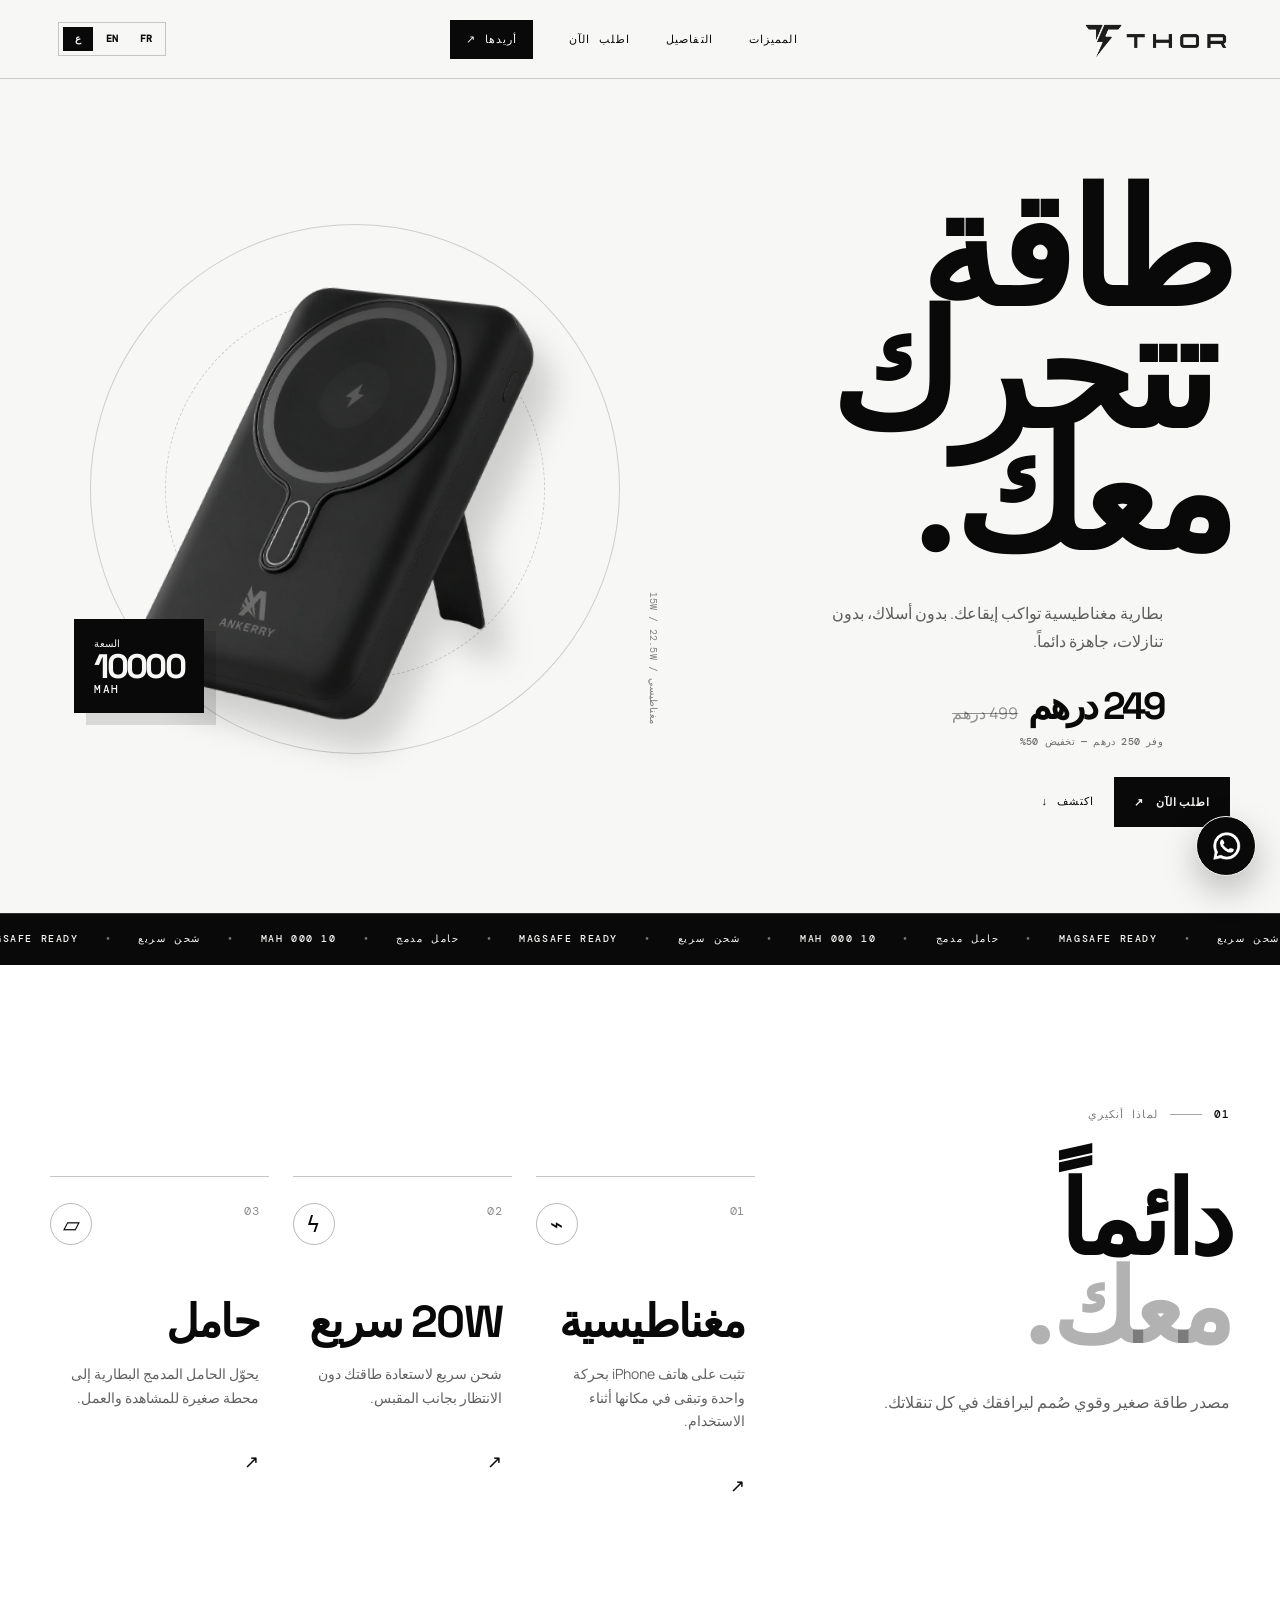
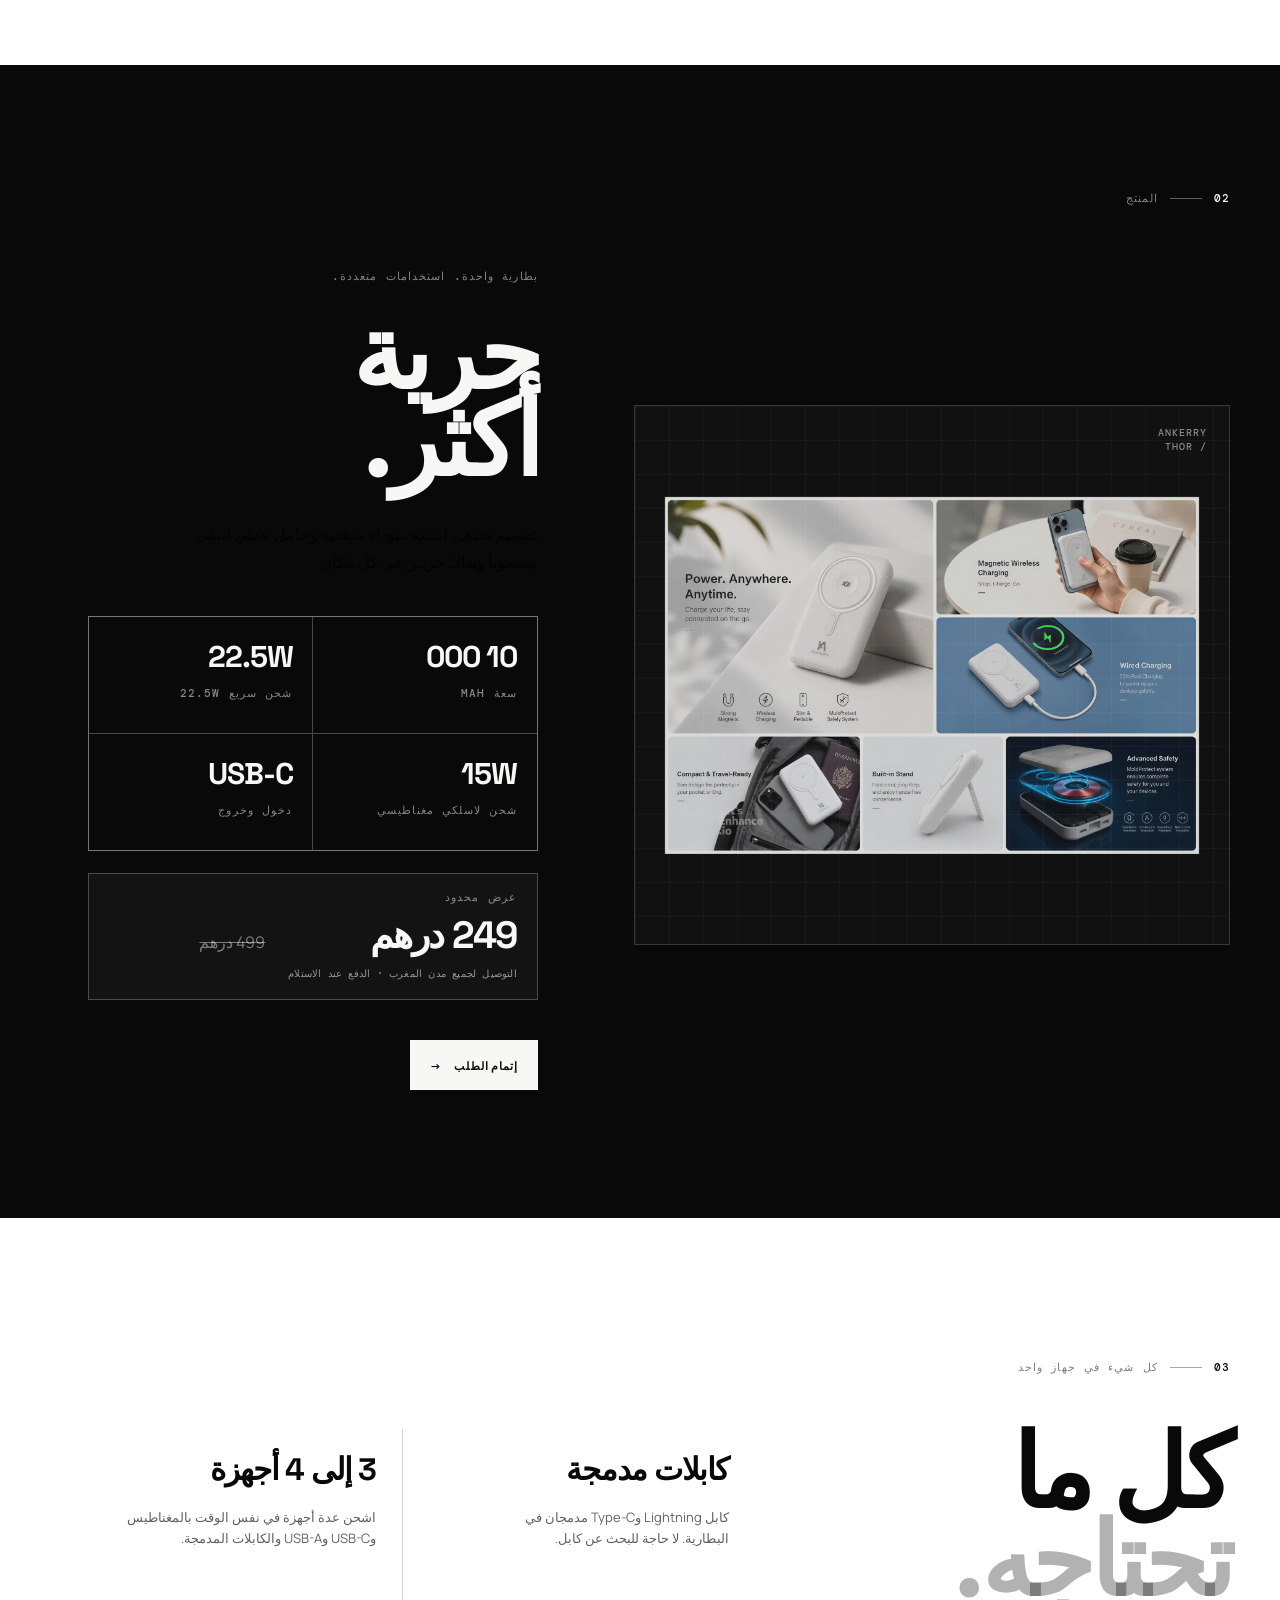
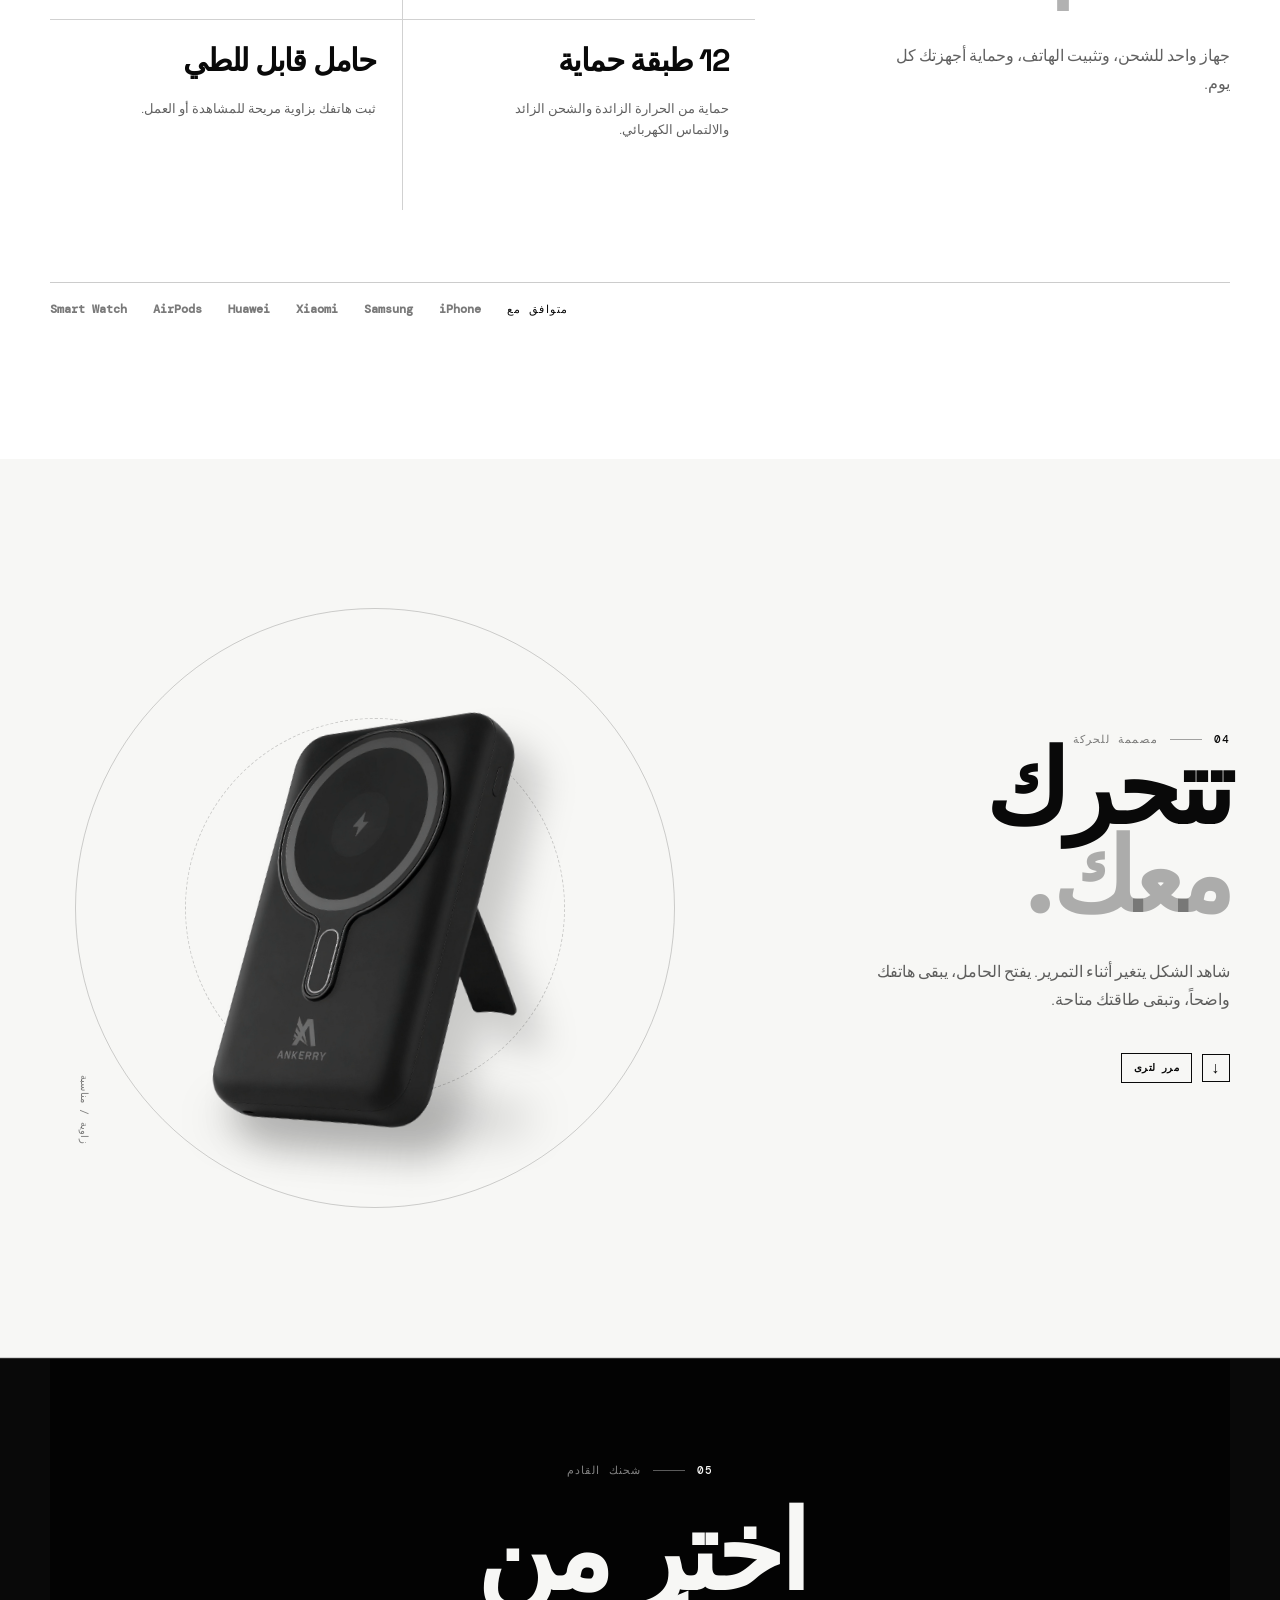
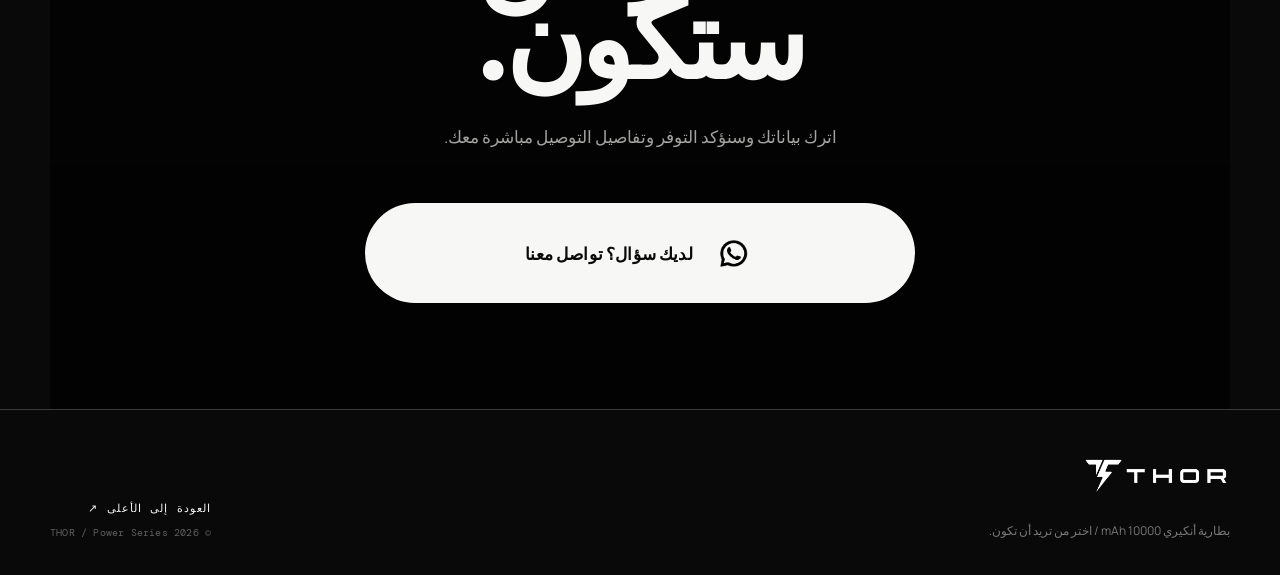
==== index.html @ 7e2d3c99 "numbers" ====
<!doctype html>
<html lang="ar" dir="rtl">
  <head>
    <meta charset="UTF-8">
    <meta name="viewport" content="width=device-width, initial-scale=1.0">
    <meta name="description" id="meta-description" content="بطارية أنكيري مغناطيسية بسعة 10000 mAh، شحن لاسلكي سريع بقوة 20W، متوافقة مع MagSafe وحامل مدمج.">
    <meta name="theme-color" content="#090909">
    <title id="page-title">بطارية أنكيري 10000 mAh — اشحن وانطلق</title>
    <link rel="icon" href="assets/icon.png">
    <link rel="preconnect" href="https://fonts.googleapis.com">
    <link rel="preconnect" href="https://fonts.gstatic.com" crossorigin>
    <link href="https://fonts.googleapis.com/css2?family=DM+Mono:wght@400;500&family=Manrope:wght@400;500;600;700;800&family=Space+Grotesk:wght@400;500;600;700&display=swap" rel="stylesheet">
    <link rel="stylesheet" href="styles.css">
  </head>
  <body>
    <main class="thor-page">
      <header class="shop-header">
        <div class="container-thor header-inner">
          <a href="#top" class="logo-link" aria-label="Retour en haut" data-i18n-aria-label="logo_aria">
            <img src="assets/image_1788735304454.png" alt="THOR — Choose Who You Become" class="logo-main">
          </a>
          <nav class="desktop-nav" aria-label="Navigation principale" data-i18n-aria-label="main_navigation">
            <a href="#features" class="nav-link eyebrow" data-i18n="nav_features">Caractéristiques</a>
            <a href="#details" class="nav-link eyebrow" data-i18n="nav_details">Détails</a>
            <a href="#order" class="nav-link eyebrow" data-i18n="nav_order">Commander</a>
            <a href="#order" class="shop-header-cta eyebrow"><span data-i18n="nav_want_it">Je le veux</span> <span aria-hidden="true">↗</span></a>
          </nav>
          <div class="language-switcher" aria-label="Choisir la langue" data-i18n-aria-label="language_switcher">
            <button type="button" class="language-button" data-language="fr">FR</button>
            <button type="button" class="language-button" data-language="en">EN</button>
            <button type="button" class="language-button active" data-language="ar">ع</button>
          </div>
          <button type="button" class="menu-button" id="menu-button" aria-label="Ouvrir le menu" aria-expanded="false" data-i18n-aria-label="menu_open">
            <span class="menu-icon" aria-hidden="true">☰</span>
          </button>
        </div>
        <nav class="mobile-menu container-thor" id="mobile-menu" aria-label="Navigation mobile" data-i18n-aria-label="mobile_navigation" hidden>
          <a href="#features" data-i18n="nav_features">Caractéristiques</a>
          <a href="#details" data-i18n="nav_details">Détails</a>
          <a href="#order"><span data-i18n="nav_order">Commander</span> <span aria-hidden="true">↗</span></a>
        </nav>
      </header>

      <section id="top" class="product-hero">
        <div class="container-thor product-hero-grid">
          <div class="product-hero-copy">
            <h1 class="display product-title reveal reveal-delay-1" data-i18n-html="hero_title">Power<br><span class="title-indent">that</span><br>moves.</h1>
            <p class="product-lede reveal reveal-delay-2" data-i18n="hero_lede">La batterie externe magnétique qui suit votre rythme. Sans câble, sans compromis, toujours prête.</p>
            <div class="hero-offer reveal reveal-delay-3">
              <strong data-i18n="price_current">249 DH</strong>
              <span class="old-price" data-i18n="price_old">499 DH</span>
              <span class="offer-note" data-i18n="price_save">Économisez 250 DH — 50% de réduction</span>
            </div>
            <div class="hero-actions reveal reveal-delay-3">
              <a href="#order" class="solid-button"><span data-i18n="hero_order">Commander maintenant</span> <span aria-hidden="true">↗</span></a>
              <a href="#features" class="arrow-link eyebrow"><span data-i18n="hero_discover">Découvrir</span> <span aria-hidden="true">↓</span></a>
            </div>
          </div>
          <div class="product-hero-visual reveal reveal-delay-2">
            <div class="hero-orbit hero-orbit-one"></div>
            <div class="hero-orbit hero-orbit-two"></div>
            <div class="hero-image-frame">
              <img src="assets/Firefly.png" alt="Power Bank Ankerry avec support intégré" data-i18n-alt="hero_image_alt" class="hero-product-image">
            </div>
            <div class="product-badge">
              <span class="mono badge-label" data-i18n="capacity">CAPACITÉ</span>
              <strong>10000</strong>
              <span class="eyebrow">mAh</span>
            </div>
            <p class="mono product-visual-note" data-i18n="visual_note">MAGNETIC / 15W / 22.5W</p>
          </div>
        </div>
        <div class="product-marquee dark-panel">
          <div class="marquee-track">
            <span data-i18n="marquee_fast">CHARGE RAPIDE</span><i>•</i><span>MAGSAFE READY</span><i>•</i><span data-i18n="marquee_stand">SUPPORT INTÉGRÉ</span><i>•</i><span>10 000 MAH</span><i>•</i>
            <span data-i18n="marquee_fast">CHARGE RAPIDE</span><i>•</i><span>MAGSAFE READY</span><i>•</i><span data-i18n="marquee_stand">SUPPORT INTÉGRÉ</span><i>•</i><span>10 000 MAH</span><i>•</i>
            <span data-i18n="marquee_fast">CHARGE RAPIDE</span><i>•</i><span>MAGSAFE READY</span><i>•</i><span data-i18n="marquee_stand">SUPPORT INTÉGRÉ</span><i>•</i><span>10 000 MAH</span><i>•</i>
            <span data-i18n="marquee_fast">CHARGE RAPIDE</span><i>•</i><span>MAGSAFE READY</span><i>•</i><span data-i18n="marquee_stand">SUPPORT INTÉGRÉ</span><i>•</i><span>10 000 MAH</span><i>•</i>
          </div>
        </div>
      </section>

      <section id="features" class="features-section">
        <div class="container-thor">
          <div class="section-label"><span>01</span><b></b><span data-i18n="features_label">Pourquoi Ankerry</span></div>
          <div class="features-layout">
            <div>
              <h2 class="display section-heading" data-i18n-html="features_title">Toujours<br><span class="muted">avec vous.</span></h2>
              <p class="section-copy" data-i18n="features_copy">Une réserve d'énergie compacte, puissante et pensée pour accompagner chaque déplacement.</p>
            </div>
            <div class="feature-grid">
              <article class="feature-card">
                <div class="feature-card-top"><span class="mono card-number">01</span><span class="feature-icon" aria-hidden="true">⌁</span></div>
                <h3 class="display" data-i18n="feature_magnetic_title">Aimantée</h3>
                <p data-i18n="feature_magnetic_copy">Elle se fixe à votre iPhone en un geste et reste en place pendant l'utilisation.</p>
                <span class="feature-arrow" aria-hidden="true">↗</span>
              </article>
              <article class="feature-card">
                <div class="feature-card-top"><span class="mono card-number">02</span><span class="feature-icon" aria-hidden="true">ϟ</span></div>
                <h3 class="display" data-i18n="feature_fast_title">20W rapide</h3>
                <p data-i18n="feature_fast_copy">Une charge rapide pour récupérer de l'autonomie sans attendre à côté d'une prise.</p>
                <span class="feature-arrow" aria-hidden="true">↗</span>
              </article>
              <article class="feature-card">
                <div class="feature-card-top"><span class="mono card-number">03</span><span class="feature-icon" aria-hidden="true">▱</span></div>
                <h3 class="display" data-i18n="feature_stand_title">Support</h3>
                <p data-i18n="feature_stand_copy">Le support intégré transforme votre batterie en mini station pour regarder et travailler.</p>
                <span class="feature-arrow" aria-hidden="true">↗</span>
              </article>
            </div>
          </div>
        </div>
      </section>

      <section id="details" class="dark-panel product-details">
        <div class="container-thor">
          <div class="section-label section-label-light"><span>02</span><b></b><span data-i18n="details_label">Le produit</span></div>
          <div class="details-layout">
            <div class="details-visual">
              <div class="details-grid"></div>
              <img src="assets/gpt1_LE_upscale_prime.jpg" alt="Vues avant, arrière et de profil de la batterie externe Ankerry" data-i18n-alt="details_image_alt" class="details-gallery">
              <span class="details-stamp">ANKERRY<br>/ THOR</span>
            </div>
            <div class="details-copy">
              <p class="eyebrow light-muted" data-i18n="details_kicker">Une batterie. Plusieurs usages.</p>
              <h2 class="display details-heading" data-i18n-html="details_title">Plus de<br> liberté.</h2>
              <p class="section-copy light-copy" data-i18n="details_copy">Un format fin, une finition noire mate et un support discret pour rester chargé et garder les mains libres, partout.</p>
              <div class="spec-grid">
                <div class="spec-tile"><strong class="display">10 000</strong><span class="eyebrow light-muted" data-i18n="spec_capacity">mAh de capacité</span></div>
                <div class="spec-tile"><strong class="display">22.5W</strong><span class="eyebrow light-muted" data-i18n="spec_fast">charge rapide</span></div>
                <div class="spec-tile"><strong class="display">15W</strong><span class="eyebrow light-muted" data-i18n="spec_wireless">charge sans fil magnétique</span></div>
                <div class="spec-tile"><strong class="display">USB-C</strong><span class="eyebrow light-muted" data-i18n="spec_usb">entrée &amp; sortie</span></div>
              </div>
              <div class="product-price-card">
                <span class="eyebrow light-muted" data-i18n="offer_now">OFFRE DU MOMENT</span>
                <strong class="display" data-i18n="price_current">259 DH</strong>
                <span class="old-price light-old-price" data-i18n="price_old">499 DH</span>
                <span class="offer-note light-offer-note" data-i18n="shipping_note">Livraison partout au Maroc · Paiement à la livraison</span>
              </div>
              <a href="#order" class="light-button"><span data-i18n="details_order">Passer commande</span> <span aria-hidden="true">→</span></a>
            </div>
          </div>
        </div>
      </section>

      <section class="product-facts">
        <div class="container-thor">
          <div class="section-label"><span>03</span><b></b><span data-i18n="facts_label">Tout-en-un</span></div>
          <div class="facts-heading-row">
            <div>
              <h2 class="display section-heading" data-i18n-html="facts_title">Tout ce qu'il<br><span class="muted">vous faut.</span></h2>
              <p class="section-copy" data-i18n="facts_copy">Un seul appareil pour recharger, tenir et protéger vos appareils au quotidien.</p>
            </div>
            <div class="fact-grid">
              <article class="fact-card"><strong class="display" data-i18n="fact_cables_title">Câbles intégrés</strong><p data-i18n="fact_cables_copy">Lightning et Type-C sont directement intégrés. Plus besoin de chercher un câble.</p></article>
              <article class="fact-card"><strong class="display" data-i18n="fact_devices_title">3 à 4 appareils</strong><p data-i18n="fact_devices_copy">Chargez plusieurs appareils à la fois grâce au magnétique, à l'USB-C, à l'USB-A et aux câbles intégrés.</p></article>
              <article class="fact-card"><strong class="display" data-i18n="fact_safety_title">12 protections</strong><p data-i18n="fact_safety_copy">Protection contre la surchauffe, la surcharge et les courts-circuits.</p></article>
              <article class="fact-card"><strong class="display" data-i18n="fact_stand_title">Support pliable</strong><p data-i18n="fact_stand_copy">Posez votre téléphone à un angle confortable pour regarder ou travailler.</p></article>
            </div>
          </div>
          <div class="compatibility-row">
            <span class="eyebrow" data-i18n="compatible_label">Compatible avec</span>
            <span>iPhone</span><span>Samsung</span><span>Xiaomi</span><span>Huawei</span><span>AirPods</span><span>Smart Watch</span>
          </div>
        </div>
      </section>

      <section class="scroll-product-section">
        <div class="container-thor scroll-layout">
          <div>
            <div class="section-label"><span>04</span><b></b><span data-i18n="scroll_label">Pensée mobile</span></div>
            <h2 class="display section-heading" data-i18n-html="scroll_title">Elle bouge<br><span class="muted">avec vous.</span></h2>
            <p class="section-copy" data-i18n="scroll_copy">Regardez la forme changer avec votre scroll. Le support se déploie, votre téléphone reste visible, et votre énergie reste disponible.</p>
            <div class="scroll-hint eyebrow"><span>↓</span> <span data-i18n="scroll_hint">Faites défiler pour voir</span></div>
          </div>
          <div class="scroll-product-stage" aria-label="Animation 3D du produit" data-i18n-aria-label="scroll_aria">
            <div class="stage-ring stage-ring-large"></div>
            <div class="stage-ring stage-ring-small"></div>
            <div class="stage-shadow"></div>
            <div class="scroll-product-object" id="scroll-product-object">
              <img src="assets/Firefly.png" alt="Power Bank Ankerry avec support déployé" data-i18n-alt="scroll_image_alt">
            </div>
            <span class="mono stage-caption" data-i18n="scroll_caption">ANGLE / ADAPTÉ</span>
          </div>
        </div>
      </section>

      <section id="order" class="dark-panel order-section">
        <div class="container-thor order-layout">
          <video class="order-background-video" autoplay muted loop playsinline preload="metadata" aria-hidden="true">
            <source src="assets/video.mp4" type="video/mp4">
          </video>
          <div class="order-video-overlay" aria-hidden="true"></div>
          <div class="order-content">
            <div class="section-label section-label-light"><span>05</span><b></b><span data-i18n="order_label">Votre prochaine charge</span></div>
            <h2 class="display details-heading" data-i18n-html="order_title">Choisissez qui<br>vous deviendrez.</h2>
            <p class="section-copy light-copy" data-i18n="order_copy">Laissez vos coordonnées. Nous confirmons la disponibilité et les détails de livraison directement avec vous.</p>
            <a href="https://www.instagram.com/thor.usm?stkn=b3BnYTVwNWhmY3o1&utm_source=qr" target="_blank" rel="noreferrer" class="whatsapp-inline">
              <span class="whatsapp-small" aria-hidden="true">    <img src="assets/wattw.png"
         class="whatsapp-mark"
         alt=""
         aria-hidden="true"></span> <span data-i18n="whatsapp_inline">Une question ? Écrivez-nous</span>
            </a>
          </div>
        </div>
      </section>

      <footer class="dark-panel footer">
        <div class="container-thor footer-inner">
          <div>
            <img src="assets/image_1788735304454.png" alt="THOR" class="logo-main logo-inverted">
            <p class="footer-note" data-i18n="footer_note">Power Bank Ankerry 10000 mAh / Choose who you become.</p>
          </div>
          <div class="footer-right">
            <a href="#top" class="arrow-link eyebrow"><span data-i18n="back_top">Retour en haut</span> <span aria-hidden="true">↗</span></a>
            <p class="mono copyright">© <span id="year"></span> THOR / Power Series</p>
          </div>
        </div>
      </footer>

<a href="https://wa.me/212620638999?text=Bonjour%2C%20je%20suis%20int%C3%A9ress%C3%A9%20par%20la%20Power%20Bank%20Ankerry%2010000%20mAh."
   target="_blank"
   rel="noreferrer"
   class="whatsapp-float"
   aria-label="Nous contacter sur WhatsApp"
   data-i18n-aria-label="whatsapp_aria">

    <span class="whatsapp-tooltip" data-i18n="whatsapp_tooltip">
        Parler sur WhatsApp
    </span>

    <img src="assets/wattw.png"
         class="whatsapp-mark"
         alt=""
         aria-hidden="true">
</a>
    </main>
    <script src="script.js" defer></script>
  </body>
</html>
---- styles.css ----
:root {
  --paper: #f7f7f5;
  --ink: #090909;
  --muted: rgba(0, 0, 0, .62);
  --white-muted: rgba(247, 247, 245, .65);
  --mono: "DM Mono", monospace;
  --sans: "Manrope", sans-serif;
  --display: "Space Grotesk", sans-serif;
}

* { box-sizing: border-box; }
html { scroll-behavior: smooth; }
body { margin: 0; background: var(--paper); color: var(--ink); font-family: var(--sans); }
body, button, input, select { font: inherit; }
button, a { -webkit-tap-highlight-color: transparent; }
a { color: inherit; text-decoration: none; }
button { border: 0; cursor: pointer; }
::selection { background: var(--ink); color: var(--paper); }

.thor-page { overflow: hidden; background: var(--paper); }
.container-thor { width: min(1180px, calc(100% - 48px)); margin: 0 auto; }
.display { font-family: var(--display); letter-spacing: -.075em; }
.mono { font-family: var(--mono); letter-spacing: .02em; }
.eyebrow { font: 500 11px/1 var(--mono); letter-spacing: .1em; text-transform: uppercase; }
.dark-panel { background: var(--ink); color: var(--paper); }
.muted { color: rgba(0, 0, 0, .3); }
.light-muted { color: rgba(255, 255, 255, .5); }
.light-copy { color: var(--white-muted); }

.shop-header { position: absolute; inset: 0 0 auto; z-index: 30; border-bottom: 1px solid rgba(0, 0, 0, .18); }
.header-inner { height: 78px; display: flex; align-items: center; justify-content: space-between; }
.logo-main { display: block; width: 148px; height: auto; }
.desktop-nav { display: flex; align-items: center; gap: 36px; }
.language-switcher { display: flex; align-items: center; gap: 4px; margin-left: 8px; padding: 4px; border: 1px solid rgba(0, 0, 0, .2); }
.language-button { min-width: 30px; min-height: 24px; padding: 4px 6px; background: transparent; color: var(--ink); font: 700 10px/1 var(--mono); letter-spacing: .04em; }
.language-button:hover, .language-button.active { background: var(--ink); color: var(--paper); }
.nav-link { position: relative; }
.nav-link::after { content: ""; position: absolute; left: 0; right: 0; bottom: -7px; height: 1px; transform: scaleX(0); transform-origin: right; background: currentColor; transition: transform .25s ease; }
.nav-link:hover::after { transform: scaleX(1); transform-origin: left; }
.shop-header-cta { padding: 14px 16px; background: var(--ink); color: var(--paper); transition: transform .2s ease, background .2s ease, color .2s ease; }
.shop-header-cta:hover { background: #fff; color: var(--ink); outline: 1px solid var(--ink); transform: translateY(-2px); }
.menu-button { display: none; padding: 8px; background: transparent; font-size: 24px; line-height: 1; }
.mobile-menu { border-top: 1px solid rgba(0, 0, 0, .16); background: var(--paper); }
.mobile-menu a { display: block; padding: 16px 0; border-bottom: 1px solid rgba(0, 0, 0, .15); font-size: 13px; font-weight: 800; letter-spacing: .08em; text-transform: uppercase; }

.product-hero { padding-top: 78px; background: var(--paper); }
.product-hero-grid { min-height: 770px; display: grid; grid-template-columns: .88fr 1.12fr; align-items: center; gap: 7vw; padding-top: 74px; padding-bottom: 86px; }
.product-hero-copy { position: relative; z-index: 3; }
.dot { display: inline-block; width: 8px; height: 8px; margin-right: 10px; border-radius: 50%; background: var(--ink); }
.product-title { margin: 38px 0 0; max-width: 760px; font-size: clamp(5.8rem, 12.4vw, 11rem); font-weight: 600; line-height: .77; letter-spacing: -.105em; }
.product-lede { max-width: 350px; margin: 42px 0 32px 1%; color: var(--muted); font-size: 16px; line-height: 1.75; }
.hero-offer { display: flex; flex-wrap: wrap; align-items: baseline; gap: 10px; margin: 0 0 28px 14%; }
.hero-offer strong { font-family: var(--display); font-size: 38px; letter-spacing: -.08em; line-height: 1; }
.old-price { color: rgba(0, 0, 0, .42); font-size: 16px; text-decoration: line-through; }
.offer-note { width: 100%; color: rgba(0, 0, 0, .55); font: 500 10px/1.4 var(--mono); letter-spacing: .02em; }
.hero-actions { display: flex; flex-wrap: wrap; align-items: center; gap: 20px; }
.product-hero-visual { position: relative; min-height: 560px; display: grid; place-items: center; perspective: 1200px; }
.hero-image-frame { position: relative; z-index: 2; width: min(470px, 86%); transform: rotate(5deg); filter: drop-shadow(22px 30px 15px rgba(0, 0, 0, .16)); transition: transform .5s cubic-bezier(.2, .8, .2, 1); }
.hero-image-frame:hover { transform: rotate(1deg) translateY(-10px) scale(1.02); }
.hero-product-image { display: block; width: 100%; mix-blend-mode: multiply; transform: translateZ(35px); }
.hero-orbit { position: absolute; border: 1px solid rgba(0, 0, 0, .17); border-radius: 999px; }
.hero-orbit-one { width: 530px; height: 530px; transform: rotate(38deg); animation: orbit 24s linear infinite; }
.hero-orbit-two { width: 380px; height: 380px; transform: rotate(-28deg); border-style: dashed; animation: orbit 18s linear reverse infinite; }
.product-badge { position: absolute; z-index: 4; right: 4%; bottom: 10%; display: flex; flex-direction: column; align-items: flex-start; padding: 18px 20px; background: var(--ink); color: var(--paper); box-shadow: 12px 12px 0 rgba(0, 0, 0, .12); animation: float 5s ease-in-out infinite; }
.badge-label { font-size: 10px; }
.product-badge strong { font-family: var(--display); font-size: 34px; letter-spacing: -.08em; line-height: 1; }
.product-visual-note { position: absolute; left: 0; bottom: 4%; color: rgba(0, 0, 0, .48); font-size: 10px; transform: rotate(-90deg); transform-origin: left top; }

.solid-button, .light-button { min-height: 50px; display: inline-flex; align-items: center; gap: 12px; padding: 0 20px; font-size: 11px; font-weight: 800; letter-spacing: .08em; text-transform: uppercase; transition: transform .2s ease, background .2s ease, color .2s ease; }
.solid-button { background: var(--ink); color: var(--paper); }
.solid-button:hover { background: #fff; color: var(--ink); outline: 1px solid var(--ink); transform: translateY(-3px); }
.light-button { background: var(--paper); color: var(--ink); }
.light-button:hover { background: #fff; transform: translateY(-3px); }
.arrow-link { display: inline-flex; align-items: center; gap: 8px; transition: gap .25s ease; }
.arrow-link:hover { gap: 14px; }

.product-marquee { height: 52px; overflow: hidden; display: flex; align-items: center; border-top: 1px solid rgba(255, 255, 255, .15); }
.marquee-track { display: flex; align-items: center; min-width: max-content; gap: 26px; animation: marquee 28s linear infinite; font: 500 10px/1 var(--mono); letter-spacing: .16em; }
.marquee-track i { color: rgba(255, 255, 255, .45); font-style: normal; }

.features-section { padding: 144px 0; background: #fff; }
.section-label { display: flex; align-items: center; gap: 12px; color: rgba(0, 0, 0, .5); font: 500 11px/1 var(--mono); letter-spacing: .1em; text-transform: uppercase; }
.section-label span:first-child { color: var(--ink); }
.section-label b { width: 32px; height: 1px; background: rgba(0, 0, 0, .35); }
.section-label-light { color: rgba(255, 255, 255, .5); }
.section-label-light span:first-child { color: var(--paper); }
.section-label-light b { background: rgba(255, 255, 255, .35); }
.features-layout { display: grid; grid-template-columns: .7fr 1.3fr; gap: 96px; margin-top: 56px; }
.section-heading { max-width: 420px; margin: 0; font-size: clamp(4.5rem, 8vw, 8rem); line-height: .86; }
.section-copy { max-width: 360px; margin: 36px 0 0; color: var(--muted); font-size: 16px; line-height: 1.75; }
.feature-grid { display: grid; grid-template-columns: repeat(3, 1fr); gap: 24px; }
.feature-card { min-height: 310px; padding: 26px 10px 24px 0; border-top: 1px solid rgba(0, 0, 0, .22); transition: padding .3s ease, background .3s ease; }
.feature-card:hover { padding-left: 12px; }
.feature-card-top { display: flex; align-items: flex-start; justify-content: space-between; }
.card-number { color: rgba(0, 0, 0, .45); font-size: 12px; }
.feature-icon { display: grid; width: 42px; height: 42px; place-items: center; border: 1px solid rgba(0, 0, 0, .28); border-radius: 50%; font-size: 22px; transition: transform .3s ease, background .3s ease, color .3s ease; }
.feature-card:hover .feature-icon { background: var(--ink); color: #fff; transform: rotate(12deg); }
.feature-card h3 { margin: 56px 0 0; font-size: clamp(2.5rem, 3.5vw, 3.3rem); line-height: .92; }
.feature-card p { max-width: 255px; margin: 20px 0 0; color: var(--muted); font-size: 14px; line-height: 1.7; }
.feature-arrow { display: block; margin-top: 40px; font-size: 18px; transition: transform .3s ease; }
.feature-card:hover .feature-arrow { transform: translate(5px, -5px); }

.product-details { padding: 128px 0; }
.details-layout { display: grid; grid-template-columns: 1.1fr .9fr; align-items: center; gap: 96px; margin-top: 56px; }
.details-visual { position: relative; min-height: 540px; display: grid; place-items: center; overflow: hidden; border: 1px solid rgba(255, 255, 255, .16); background: #111; }
.details-grid { position: absolute; inset: 0; opacity: .2; background-image: linear-gradient(rgba(255, 255, 255, .18) 1px, transparent 1px), linear-gradient(90deg, rgba(255, 255, 255, .18) 1px, transparent 1px); background-size: 34px 34px; }
.details-gallery { position: relative; z-index: 1; width: 90%; mix-blend-mode: screen; opacity: .86; transition: transform .7s cubic-bezier(.2, .8, .2, 1); }
.details-visual:hover .details-gallery { transform: scale(1.06) rotate(-2deg); }
.details-stamp { position: absolute; z-index: 2; top: 20px; left: 22px; color: rgba(255, 255, 255, .5); font: 500 10px/1.4 var(--mono); letter-spacing: .1em; }
.details-heading { margin: 28px 0 0; font-size: clamp(4.5rem, 8vw, 8rem); line-height: .85; }
.spec-grid { display: grid; grid-template-columns: repeat(2, 1fr); max-width: 450px; margin-top: 40px; gap: 1px; border: 1px solid rgba(255, 255, 255, .25); background: rgba(255, 255, 255, .25); }
.spec-tile { min-height: 116px; padding: 20px; background: var(--ink); }
.spec-tile strong { display: block; font-size: 30px; letter-spacing: -.08em; }
.spec-tile span { display: block; margin-top: 12px; }
.product-price-card { display: grid; grid-template-columns: auto auto; align-items: baseline; gap: 8px 14px; max-width: 450px; margin-top: 22px; padding: 18px 20px; border: 1px solid rgba(255, 255, 255, .24); background: rgba(255, 255, 255, .04); }
.product-price-card .eyebrow, .product-price-card .offer-note { grid-column: 1 / -1; }
.product-price-card strong { font-size: 38px; letter-spacing: -.08em; }
.light-old-price { color: rgba(255, 255, 255, .45); }
.light-offer-note { color: rgba(255, 255, 255, .55); }
.details-copy .light-button { margin-top: 40px; }

.product-facts { padding: 144px 0; background: #fff; }
.facts-heading-row { display: grid; grid-template-columns: .7fr 1.3fr; gap: 96px; margin-top: 56px; }
.fact-grid { display: grid; grid-template-columns: repeat(2, 1fr); gap: 1px; background: rgba(0, 0, 0, .18); }
.fact-card { min-height: 190px; padding: 26px; background: #fff; }
.fact-card strong { display: block; max-width: 240px; font-size: 31px; line-height: .95; }
.fact-card p { max-width: 250px; margin: 22px 0 0; color: var(--muted); font-size: 13px; line-height: 1.65; }
.compatibility-row { display: flex; flex-wrap: wrap; align-items: center; gap: 18px 26px; margin-top: 72px; padding-top: 20px; border-top: 1px solid rgba(0, 0, 0, .2); color: rgba(0, 0, 0, .52); font: 600 12px/1 var(--mono); }
.compatibility-row .eyebrow { margin-right: auto; color: var(--ink); }

.scroll-product-section { padding: 144px 0; border-bottom: 1px solid rgba(0, 0, 0, .14); background: var(--paper); }
.scroll-layout { display: grid; grid-template-columns: .8fr 1.2fr; align-items: center; gap: 96px; }
.scroll-product-stage { position: relative; min-height: 610px; display: grid; place-items: center; perspective: 1300px; }
.stage-ring { position: absolute; border: 1px solid rgba(0, 0, 0, .18); border-radius: 999px; }
.stage-ring-large { width: 600px; height: 600px; animation: orbit 28s linear infinite; }
.stage-ring-small { width: 380px; height: 380px; border-style: dashed; animation: orbit 20s linear reverse infinite; }
.stage-shadow { position: absolute; bottom: 12%; width: 320px; height: 44px; border-radius: 50%; background: rgba(0, 0, 0, .18); filter: blur(22px); }
.scroll-product-object { position: relative; z-index: 2; width: min(470px, 78%); transform-style: preserve-3d; transition: transform .18s ease-out; will-change: transform; filter: drop-shadow(24px 36px 18px rgba(0, 0, 0, .18)); }
.scroll-product-object img { display: block; width: 100%; mix-blend-mode: multiply; transform: translateZ(45px); }
.stage-caption { position: absolute; right: 0; bottom: 16%; color: rgba(0, 0, 0, .5); font-size: 10px; transform: rotate(-90deg); }
.scroll-hint { display: flex; align-items: center; gap: 10px; margin-top: 40px; font-weight: 800; }
.scroll-hint > span:first-child {
    display: inline-grid;
    width: 28px;
    height: 28px;
    place-items: center;
    border: 1px solid var(--ink);
    font-size: 16px;
    flex-shrink: 0;
}

.scroll-hint > span:last-child {
    display: inline-block;
    padding: 9px 12px;
    border: 1px solid var(--ink);
    font-size: 10px;
    line-height: 1;
    letter-spacing: .04em;
}

.order-section { padding: 0px 0; border-top: 1px solid rgba(255, 255, 255, .15); }
.order-layout { display: flex ; }
.whatsapp-inline { display: inline-flex; align-items: center; gap: 12px; margin-top: 40px; color: var(--paper); font-size: 14px; font-weight: 800; }
.whatsapp-inline:hover { text-decoration: underline; text-underline-offset: 5px; }
.whatsapp-small { display: inline-grid; width: 36px; height: 36px; place-items: center; border-radius: 50%; background: var(--paper); color: var(--ink); font-size: 21px; }
.whatsapp-small img {
  filter: invert(1);
  width: 30px;
}

.footer { border-top: 1px solid rgba(255, 255, 255, .2); }
.footer-inner { display: flex; align-items: flex-end; justify-content: space-between; gap: 40px; padding: 36px 0; }
.logo-inverted { filter: brightness(0) invert(1); }
.footer-note { margin: 20px 0 0; color: rgba(255, 255, 255, .45); font-size: 12px; }
.footer-right { display: flex; flex-direction: column; align-items: flex-end; gap: 12px; }
.footer-right .arrow-link { color: var(--paper); }
.copyright { margin: 0; color: rgba(255, 255, 255, .35); font-size: 10px; }

.whatsapp-float {
    position: fixed;
    z-index: 50;
    right: 24px;
    bottom: 24px;
    display: grid;
    width: 60px;
    height: 60px;
    place-items: center;
    border: 1px solid var(--paper);
    border-radius: 999px;
    background: var(--ink);
    color: var(--paper);
    box-shadow: 0 14px 34px rgba(0, 0, 0, .25);
    transition:
        transform .25s ease,
        background .25s ease,
        color .25s ease;
}
.whatsapp-float:hover {
    background: var(--paper);
    color: var(--ink);
    transform: translateY(-6px) rotate(-8deg);
}
.whatsapp-mark {
    width: 30px;
    height: 30px;
    object-fit: contain;
    transform: rotate(0 deg);
    transition: filter0 .25s ease;
}
.whatsapp-tooltip {
    position: absolute;
    right: 70px;
    white-space: nowrap;
    padding: 10px 12px;
    background: var(--ink);
    color: var(--paper);
    font: 500 10px/1 var(--mono);
    letter-spacing: .04em;
    opacity: 0;
    pointer-events: none;
    transform: translateX(6px);
    transition: opacity .2s ease, transform .2s ease;}
.whatsapp-float:hover .whatsapp-tooltip {opacity: 1;transform: translateX(0);}
.whatsapp-float:hover .whatsapp-mark {filter: invert(1);}

html[dir="rtl"] body { font-family: var(--sans); }
html[dir="rtl"] .display { letter-spacing: -.04em; }
html[dir="rtl"] .product-lede { margin-left: 0; margin-right: 14%; }
html[dir="rtl"] .hero-offer { margin-left: 0; margin-right: 14%; }
html[dir="rtl"] .title-indent { margin-left: 0; margin-right: .12em; }
html[dir="rtl"] .product-visual-note { left: auto; right: 0; transform: rotate(90deg); transform-origin: right top; }
html[dir="rtl"] .product-badge { right: auto; left: 4%; align-items: flex-end; }
html[dir="rtl"] .details-stamp { left: auto; right: 22px; text-align: right; }
html[dir="rtl"] .stage-caption { right: auto; left: 0; transform: rotate(90deg); }
html[dir="rtl"] .whatsapp-tooltip { right: auto; left: 70px; transform: translateX(-6px); }
html[dir="rtl"] .whatsapp-float:hover .whatsapp-tooltip { transform: translateX(0); }
html[dir="rtl"] .footer-right { align-items: flex-start; }
html[dir="rtl"] .product-lede { text-align: right; }
html[dir="rtl"] .form-field, html[dir="rtl"] .form-submit-row { text-align: right; }

.reveal { animation: reveal .85s cubic-bezier(.2, .8, .2, 1) both; }
.reveal-delay-1 { animation-delay: .1s; }
.reveal-delay-2 { animation-delay: .2s; }
.reveal-delay-3 { animation-delay: .3s; }
@keyframes reveal { from { opacity: 0; transform: translateY(22px); } to { opacity: 1; transform: translateY(0); } }
@keyframes marquee { from { transform: translateX(0); } to { transform: translateX(-50%); } }
@keyframes orbit { from { transform: rotate(0deg); } to { transform: rotate(360deg); } }
@keyframes float { 0%, 100% { transform: translateY(0); } 50% { transform: translateY(-10px); } }

@media (max-width: 900px) {
  .desktop-nav { display: none; }
  .language-switcher { margin-left: auto; margin-right: 12px; }
  .menu-button { display: block; }
  .product-hero-grid { grid-template-columns: 1fr; gap: 20px; padding-top: 64px; }
  .product-hero-copy { padding-top: 40px; }
  .product-hero-visual { min-height: 520px; margin-top: -16px; }
  .product-title { font-size: clamp(5.5rem, 18vw, 9rem); }
  .product-lede { margin-left: 8%; }
  .features-layout, .details-layout, .facts-heading-row, .scroll-layout, .order-layout { grid-template-columns: 1fr; gap: 56px; }
  .feature-grid { gap: 16px; }
  .details-visual { min-height: 440px; }
}

@media (max-width: 767px) {
  .container-thor { width: min(100% - 32px, 560px); }
  .logo-main { width: 126px; }
  .product-title { font-size: clamp(4.7rem, 23vw, 7.8rem); }
  .product-lede { margin-left: 0; }
  .hero-offer { margin-left: 0; }
  .product-hero-grid { min-height: auto; padding-bottom: 48px; }
  .product-hero-visual { min-height: 400px; }
  .hero-orbit-one { width: 360px; height: 360px; }
  .hero-orbit-two { width: 260px; height: 260px; }
  .product-badge { right: 1%; bottom: 5%; }
  .product-visual-note { left: 8px; bottom: 3%; }
  .features-section, .product-details, .product-facts, .scroll-product-section, .order-section { padding: 96px 0; }
  .feature-grid { grid-template-columns: 1fr; }
  .feature-card { min-height: 250px; }
  .details-heading, .section-heading { font-size: clamp(4.2rem, 18vw, 7rem); }
  .scroll-product-stage { min-height: 450px; margin-top: -20px; }
  .stage-ring-large { width: 390px; height: 390px; }
  .stage-ring-small { width: 250px; height: 250px; }
  .stage-caption { right: -8px; bottom: 13%; }
  .form-grid { grid-template-columns: 1fr; }
  .compatibility-row { gap: 16px; }
  .compatibility-row .eyebrow { width: 100%; margin-right: 0; }
  .form-submit-row, .footer-inner { align-items: flex-start; flex-direction: column; }
  .footer-right { align-items: flex-start; }
  .whatsapp-float { right: 16px; bottom: 16px; width: 54px; height: 54px; }
  .whatsapp-tooltip { display: none; }
  .language-button { min-width: 27px; padding-left: 4px; padding-right: 4px; }
  html[dir="rtl"] .product-lede { margin-right: 0; }
  html[dir="rtl"] .hero-offer { margin-right: 0; }
  html[dir="rtl"] .product-badge { left: 1%; }
  html[dir="rtl"] .footer-right { align-items: flex-start; }
}

@media (prefers-reduced-motion: reduce) {
  *, *::before, *::after { animation-duration: .01ms !important; animation-iteration-count: 1 !important; scroll-behavior: auto !important; transition-duration: .01ms !important; }
}

/* ORDER SECTION — centered CTA layout inspired by the reference */


.order-layout {
  position: relative;
  isolation: isolate;
  overflow: hidden;
  min-height: 650px;
  display: flex;
  justify-content: center;
  align-items: center;
  text-align: center;
}

.order-background-video {
  position: absolute;
  inset: 0;
  z-index: -2;
  width: 100%;
  height: 100%;
  object-fit: cover;
  object-position: center;
  pointer-events: none;
}

.order-video-overlay {
  position: absolute;
  inset: 0;
  z-index: -1;
  background: linear-gradient(rgba(0, 0, 0, .58), rgba(0, 0, 0, .72));
  pointer-events: none;
}

.order-content {
  position: relative;
  z-index: 1;
  width: 100%;
  max-width: 980px;
  display: flex;
  flex-direction: column;
  align-items: center;
}

.order-content .section-label {
  justify-content: center;
}

.order-content .details-heading {
  max-width: 900px;
  margin: 32px auto 0;
  font-size: clamp(4.5rem, 8.5vw, 8.5rem);
  line-height: .82;
}

.order-content .section-copy {
  max-width: 820px;
  margin: 36px auto 0;
  color: var(--white-muted);
  font-size: 17px;
  line-height: 1.7;
}

.order-content .whatsapp-inline {
  display: inline-flex;
  align-items: center;
  justify-content: center;
  gap: 18px;
  min-width: min(550px, 100%);
  min-height: 100px;
  margin-top: 52px;
  padding: 0 42px;
  border-radius: 999px;
  background: var(--paper);
  color: var(--ink);
  font-size: 17px;
  font-weight: 800;
  letter-spacing: .01em;
  box-shadow: 0 18px 45px rgba(0, 0, 0, .32);
  transition: transform .25s ease, background .25s ease, box-shadow .25s ease;
}

.order-content .whatsapp-inline:hover {
  text-decoration: none;
  background: #fff;
  transform: translateY(-4px);
  box-shadow: 0 24px 55px rgba(0, 0, 0, .42);
}

.order-content .whatsapp-small {
  width: 44px;
  height: 44px;
  flex: 0 0 44px;
  background: transparent;
}

@media (max-width: 767px) {
  .order-section {
    padding: 96px 0;
  }

  .order-background-video {
    object-position: center;
  }

  .order-content .details-heading {
    font-size: clamp(3.7rem, 17vw, 6.2rem);
    line-height: .86;
  }

  .order-content .section-copy {
    padding: 0 8px;
    font-size: 15px;
  }

  .order-content .whatsapp-inline {
    width: 100%;
    min-width: 0;
    min-height: 82px;
    padding: 0 24px;
    gap: 12px;
    font-size: 14px;
  }

  .order-content .whatsapp-small {
    width: 38px;
    height: 38px;
    flex-basis: 38px;
  }
}
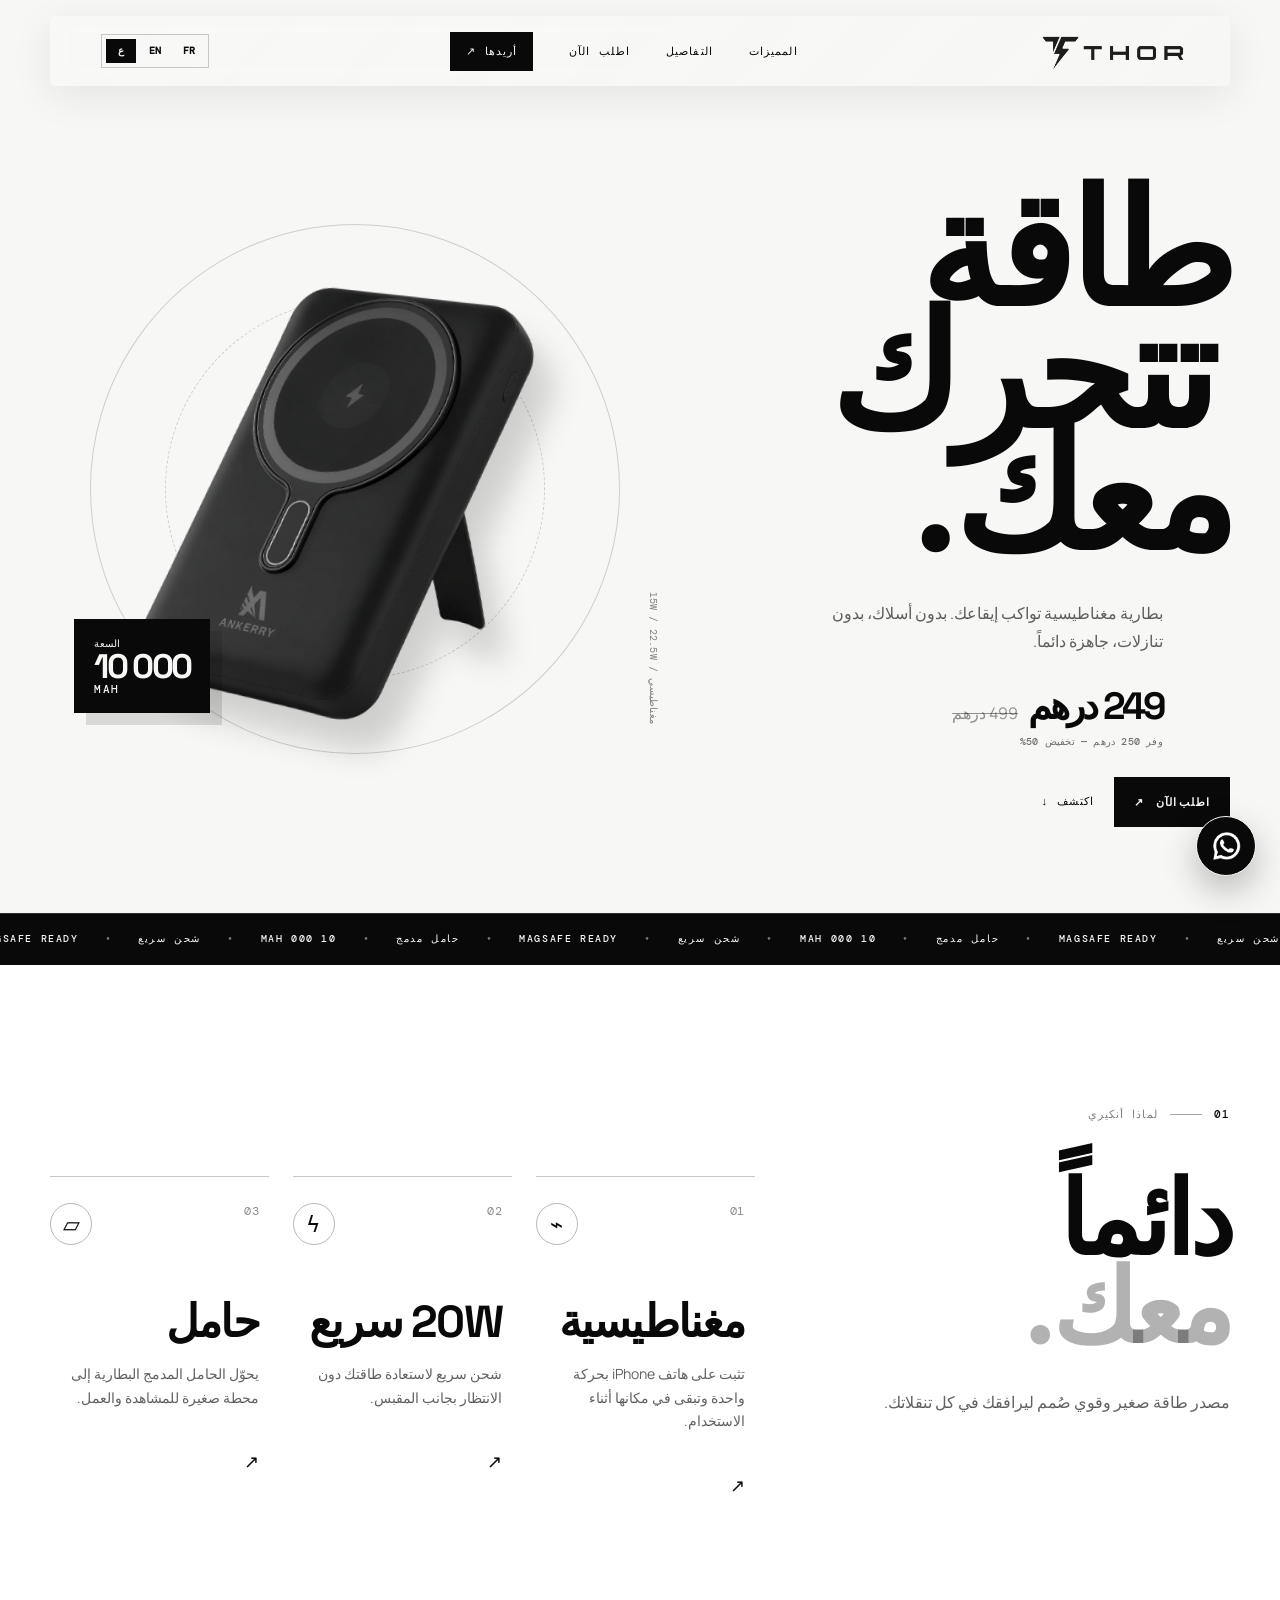
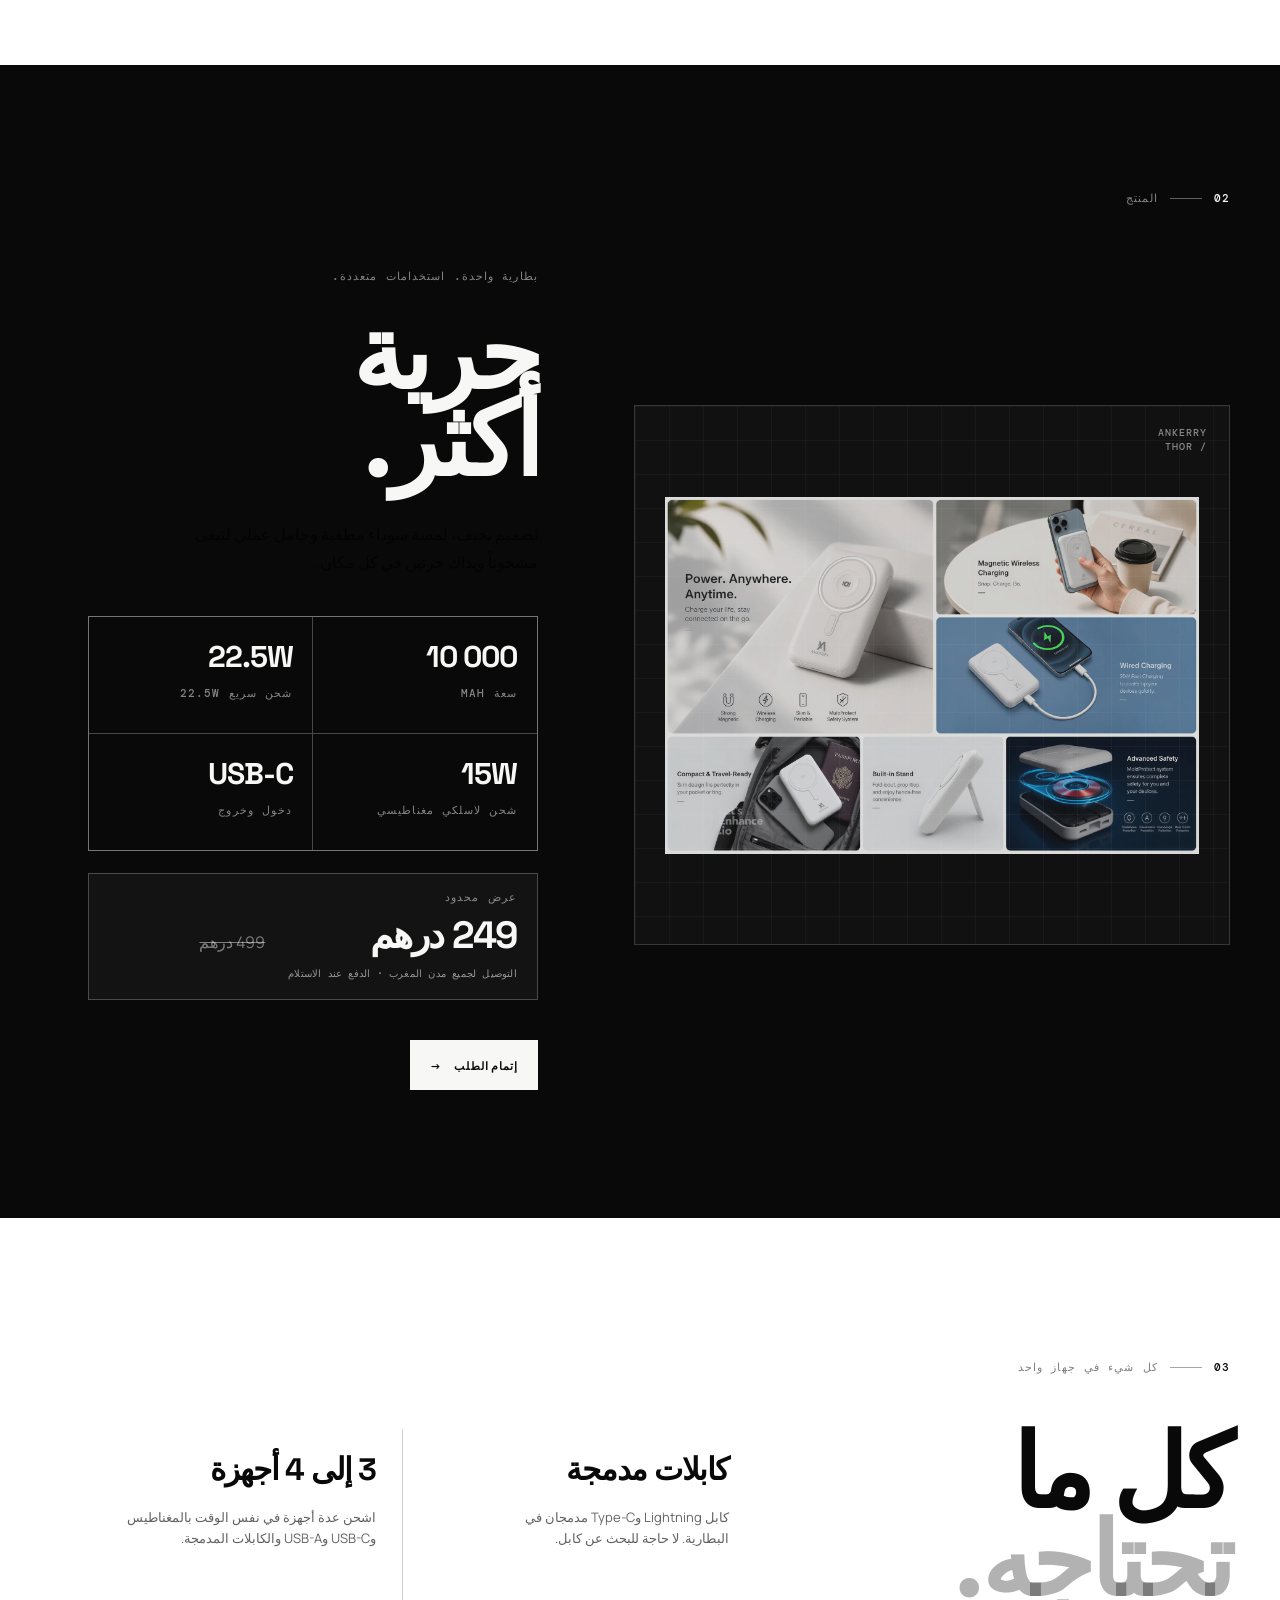
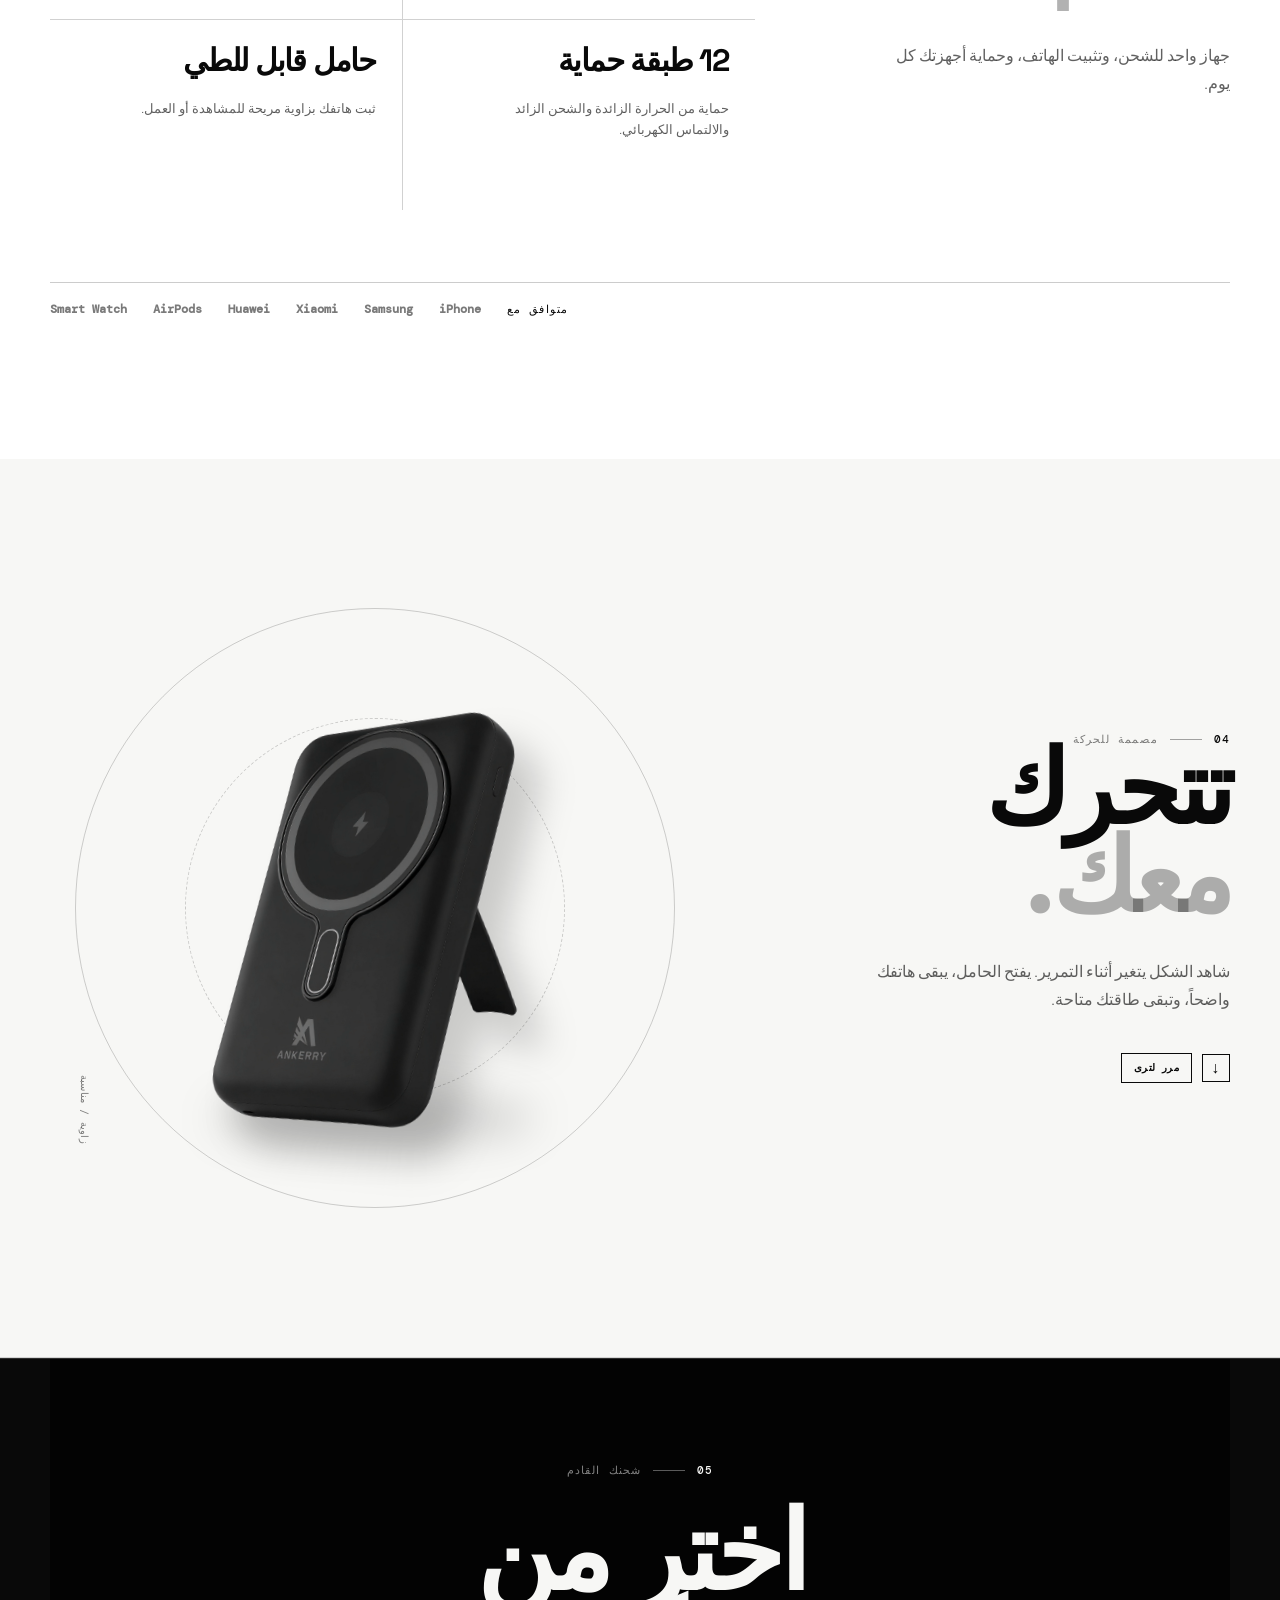
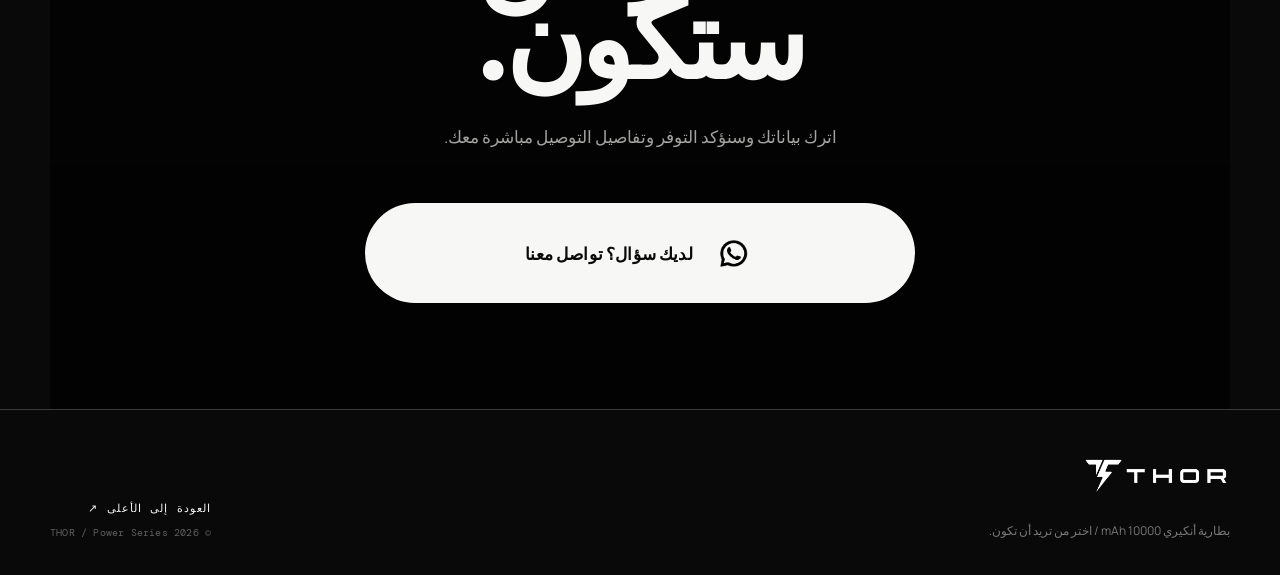
==== commit 766f4e23: "updates" ====
--- a/index.html
+++ b/index.html
@@ -64,7 +64,7 @@
             </div>
             <div class="product-badge">
               <span class="mono badge-label" data-i18n="capacity">CAPACITÉ</span>
-              <strong>10000</strong>
+              <strong>10&nbsp;000</strong>
               <span class="eyebrow">mAh</span>
             </div>
             <p class="mono product-visual-note" data-i18n="visual_note">MAGNETIC / 15W / 22.5W</p>
@@ -126,7 +126,7 @@
               <h2 class="display details-heading" data-i18n-html="details_title">Plus de<br> liberté.</h2>
               <p class="section-copy light-copy" data-i18n="details_copy">Un format fin, une finition noire mate et un support discret pour rester chargé et garder les mains libres, partout.</p>
               <div class="spec-grid">
-                <div class="spec-tile"><strong class="display">10 000</strong><span class="eyebrow light-muted" data-i18n="spec_capacity">mAh de capacité</span></div>
+                <div class="spec-tile"><strong class="display">10&nbsp;000</strong><span class="eyebrow light-muted" data-i18n="spec_capacity">mAh de capacité</span></div>
                 <div class="spec-tile"><strong class="display">22.5W</strong><span class="eyebrow light-muted" data-i18n="spec_fast">charge rapide</span></div>
                 <div class="spec-tile"><strong class="display">15W</strong><span class="eyebrow light-muted" data-i18n="spec_wireless">charge sans fil magnétique</span></div>
                 <div class="spec-tile"><strong class="display">USB-C</strong><span class="eyebrow light-muted" data-i18n="spec_usb">entrée &amp; sortie</span></div>
--- a/styles.css
+++ b/styles.css
@@ -27,8 +27,58 @@
 .light-muted { color: rgba(255, 255, 255, .5); }
 .light-copy { color: var(--white-muted); }
 
-.shop-header { position: absolute; inset: 0 0 auto; z-index: 30; border-bottom: 1px solid rgba(0, 0, 0, .18); }
-.header-inner { height: 78px; display: flex; align-items: center; justify-content: space-between; }
+.shop-header {
+  position: fixed;
+  top: 16px;
+  left: 50%;
+  transform: translateX(-50%);
+  z-index: 100;
+
+  width: min(1180px, calc(100% - 32px));
+
+  border: 1px solid rgba(255, 255, 255, 0.18);
+  border-radius: 5px;
+
+  background: rgba(247, 247, 245, 0.72);
+  backdrop-filter: blur(10px);
+  -webkit-backdrop-filter: blur(10px);
+
+  box-shadow:
+    0 10px 40px rgba(0, 0, 0, 0.08);
+
+  transition:
+    background 0.3s ease,
+    box-shadow 0.3s ease,
+    border-color 0.3s ease;
+}
+
+.header-inner {
+  height: 68px;
+  padding: 0 18px;
+  display: flex;
+  align-items: center;
+  justify-content: space-between;
+}
+.shop-header::before {
+  content: "";
+  position: absolute;
+  inset: 0;
+  border-radius: inherit;
+  pointer-events: none;
+
+  background: linear-gradient(
+    135deg,
+    rgba(255, 255, 255, 0.25),
+    rgba(255, 255, 255, 0.05)
+  );
+
+  opacity: 0.7;
+}
+
+.shop-header .header-inner {
+  position: relative;
+  z-index: 1;
+}
 .logo-main { display: block; width: 148px; height: auto; }
 .desktop-nav { display: flex; align-items: center; gap: 36px; }
 .language-switcher { display: flex; align-items: center; gap: 4px; margin-left: 8px; padding: 4px; border: 1px solid rgba(0, 0, 0, .2); }
@@ -48,7 +98,7 @@
 .product-hero-copy { position: relative; z-index: 3; }
 .dot { display: inline-block; width: 8px; height: 8px; margin-right: 10px; border-radius: 50%; background: var(--ink); }
 .product-title { margin: 38px 0 0; max-width: 760px; font-size: clamp(5.8rem, 12.4vw, 11rem); font-weight: 600; line-height: .77; letter-spacing: -.105em; }
-.product-lede { max-width: 350px; margin: 42px 0 32px 1%; color: var(--muted); font-size: 16px; line-height: 1.75; }
+.product-lede { max-width: 350px; margin: 42px 0 32px 5%; color: var(--muted); font-size: 16px; line-height: 1.75; }
 .hero-offer { display: flex; flex-wrap: wrap; align-items: baseline; gap: 10px; margin: 0 0 28px 14%; }
 .hero-offer strong { font-family: var(--display); font-size: 38px; letter-spacing: -.08em; line-height: 1; }
 .old-price { color: rgba(0, 0, 0, .42); font-size: 16px; text-decoration: line-through; }
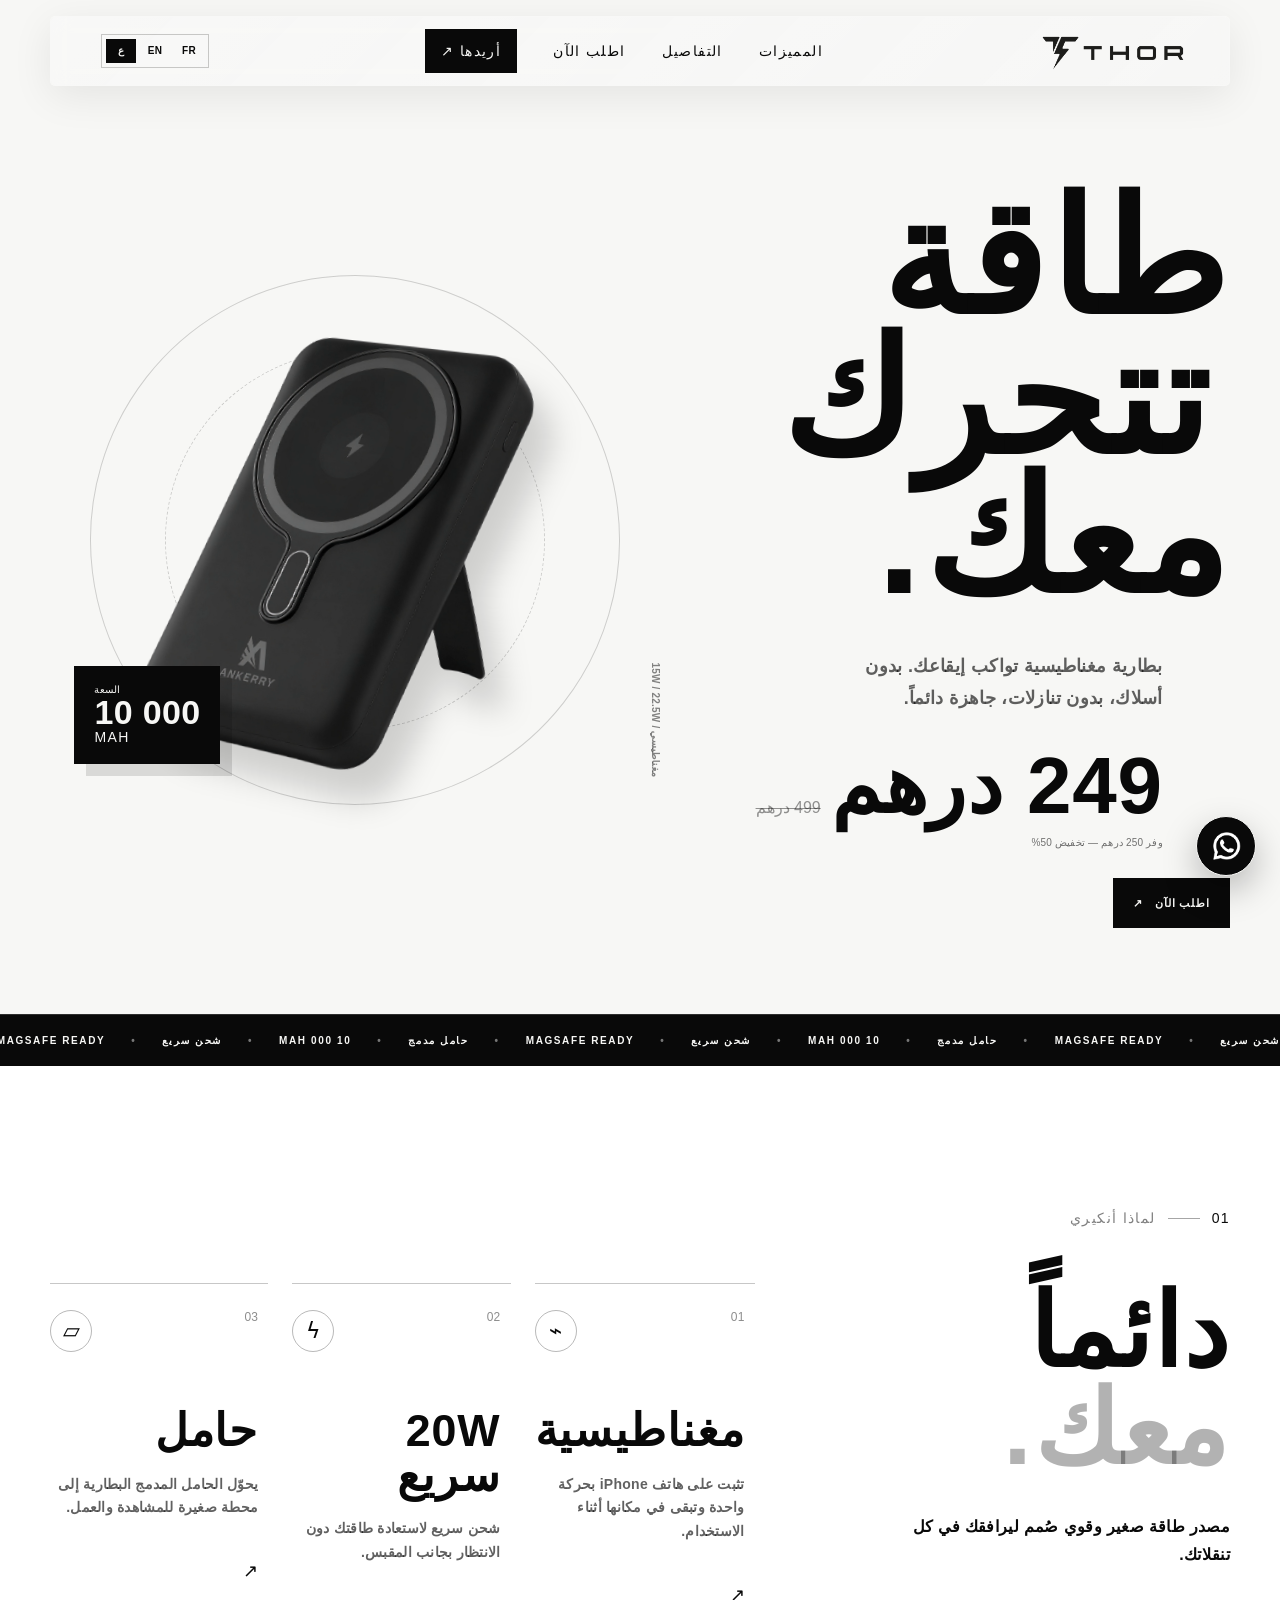
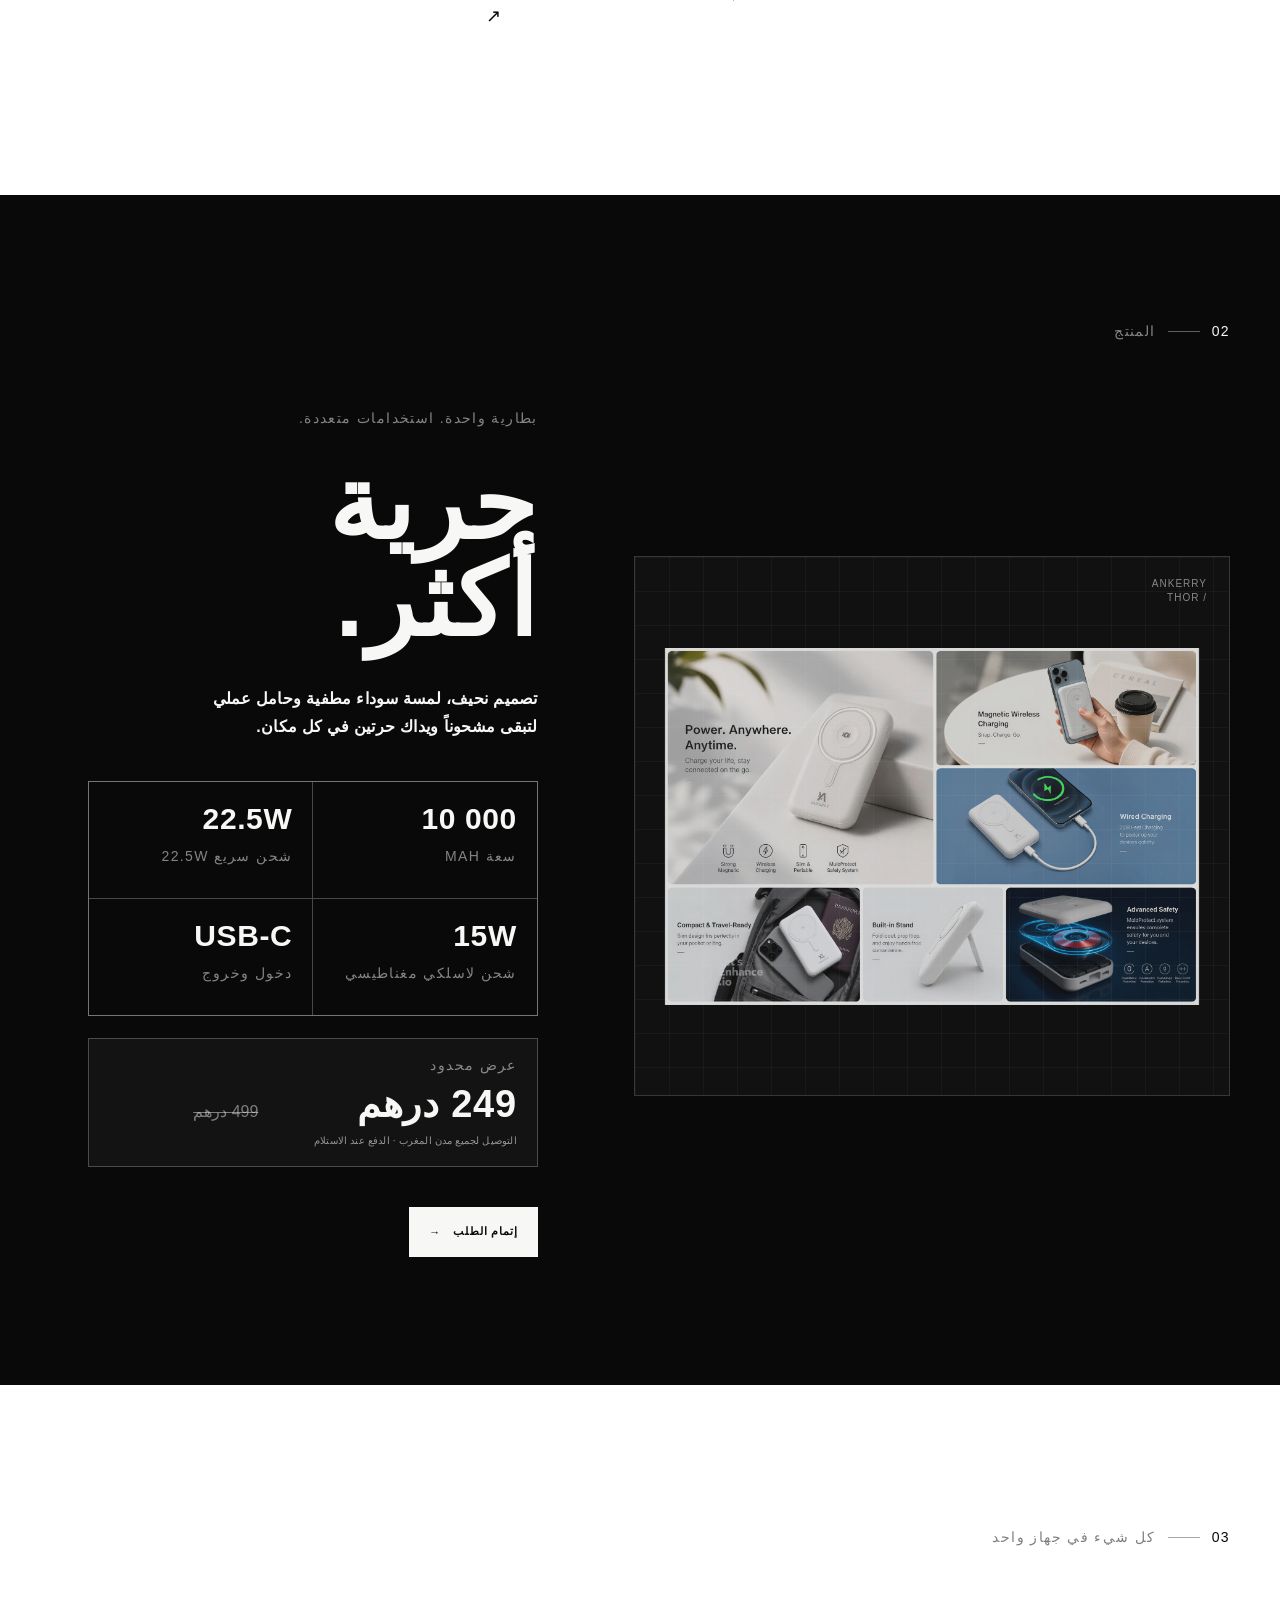
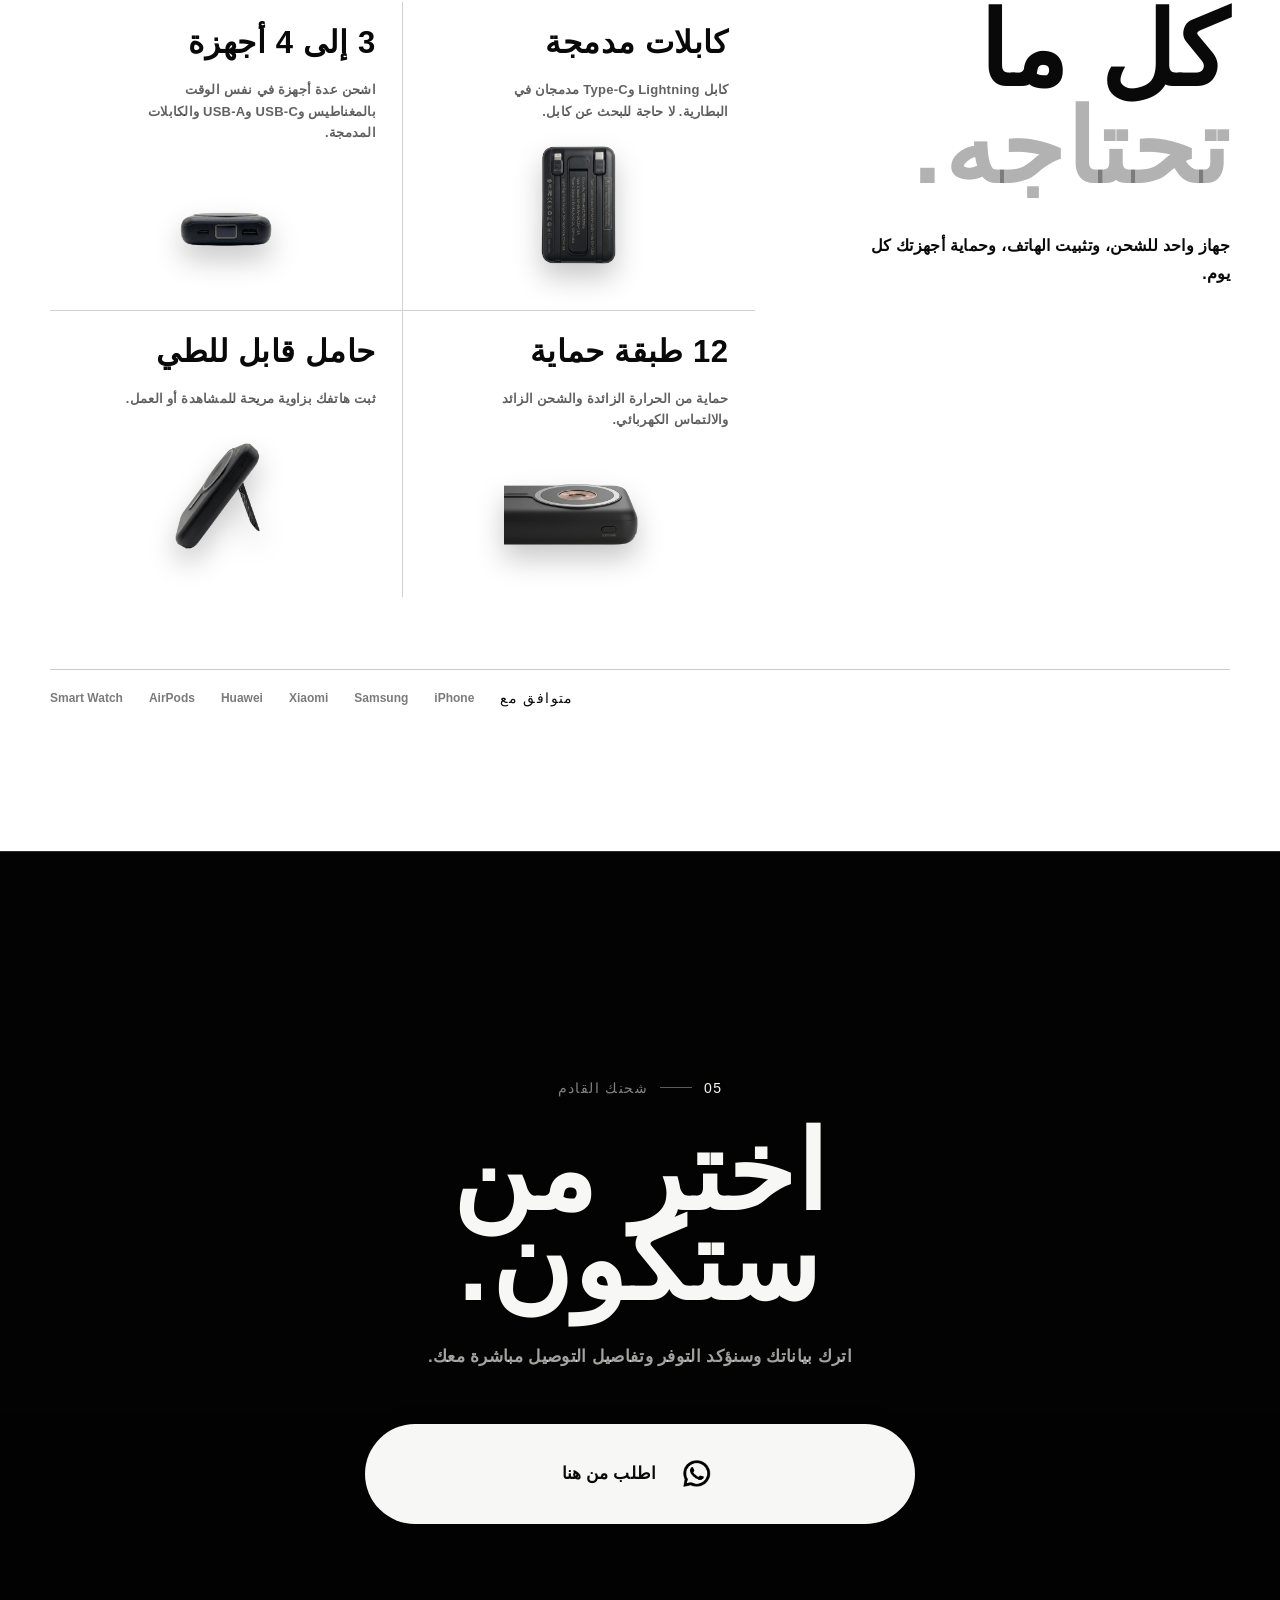
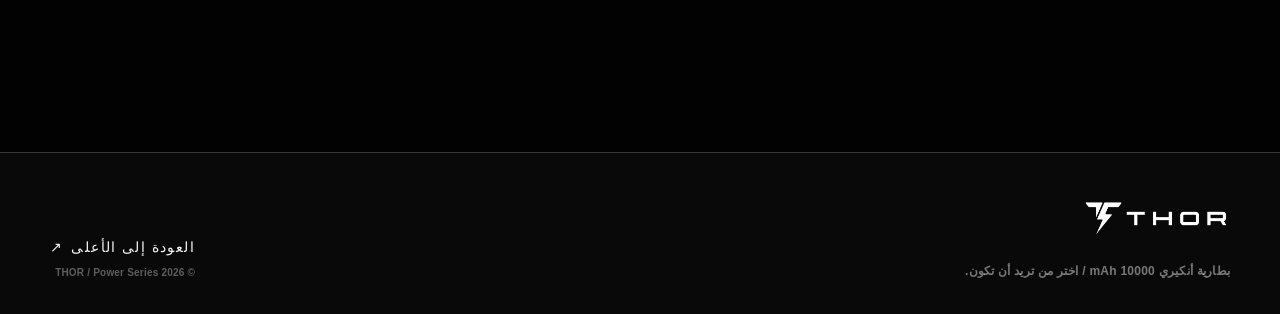
==== commit 2b5c0216: "updateeee" ====
--- a/index.html
+++ b/index.html
@@ -7,9 +7,6 @@
     <meta name="theme-color" content="#090909">
     <title id="page-title">بطارية أنكيري 10000 mAh — اشحن وانطلق</title>
     <link rel="icon" href="assets/icon.png">
-    <link rel="preconnect" href="https://fonts.googleapis.com">
-    <link rel="preconnect" href="https://fonts.gstatic.com" crossorigin>
-    <link href="https://fonts.googleapis.com/css2?family=DM+Mono:wght@400;500&family=Manrope:wght@400;500;600;700;800&family=Space+Grotesk:wght@400;500;600;700&display=swap" rel="stylesheet">
     <link rel="stylesheet" href="styles.css">
   </head>
   <body>
@@ -47,13 +44,12 @@
             <h1 class="display product-title reveal reveal-delay-1" data-i18n-html="hero_title">Power<br><span class="title-indent">that</span><br>moves.</h1>
             <p class="product-lede reveal reveal-delay-2" data-i18n="hero_lede">La batterie externe magnétique qui suit votre rythme. Sans câble, sans compromis, toujours prête.</p>
             <div class="hero-offer reveal reveal-delay-3">
-              <strong data-i18n="price_current">249 DH</strong>
+              <strong data-i18n="price_current">249DH</strong>
               <span class="old-price" data-i18n="price_old">499 DH</span>
               <span class="offer-note" data-i18n="price_save">Économisez 250 DH — 50% de réduction</span>
             </div>
             <div class="hero-actions reveal reveal-delay-3">
               <a href="#order" class="solid-button"><span data-i18n="hero_order">Commander maintenant</span> <span aria-hidden="true">↗</span></a>
-              <a href="#features" class="arrow-link eyebrow"><span data-i18n="hero_discover">Découvrir</span> <span aria-hidden="true">↓</span></a>
             </div>
           </div>
           <div class="product-hero-visual reveal reveal-delay-2">
@@ -72,6 +68,10 @@
         </div>
         <div class="product-marquee dark-panel">
           <div class="marquee-track">
+            <span data-i18n="marquee_fast">CHARGE RAPIDE</span><i>•</i><span>MAGSAFE READY</span><i>•</i><span data-i18n="marquee_stand">SUPPORT INTÉGRÉ</span><i>•</i><span>10 000 MAH</span><i>•</i>
+            <span data-i18n="marquee_fast">CHARGE RAPIDE</span><i>•</i><span>MAGSAFE READY</span><i>•</i><span data-i18n="marquee_stand">SUPPORT INTÉGRÉ</span><i>•</i><span>10 000 MAH</span><i>•</i>
+            <span data-i18n="marquee_fast">CHARGE RAPIDE</span><i>•</i><span>MAGSAFE READY</span><i>•</i><span data-i18n="marquee_stand">SUPPORT INTÉGRÉ</span><i>•</i><span>10 000 MAH</span><i>•</i>
+            <span data-i18n="marquee_fast">CHARGE RAPIDE</span><i>•</i><span>MAGSAFE READY</span><i>•</i><span data-i18n="marquee_stand">SUPPORT INTÉGRÉ</span><i>•</i><span>10 000 MAH</span><i>•</i>
             <span data-i18n="marquee_fast">CHARGE RAPIDE</span><i>•</i><span>MAGSAFE READY</span><i>•</i><span data-i18n="marquee_stand">SUPPORT INTÉGRÉ</span><i>•</i><span>10 000 MAH</span><i>•</i>
             <span data-i18n="marquee_fast">CHARGE RAPIDE</span><i>•</i><span>MAGSAFE READY</span><i>•</i><span data-i18n="marquee_stand">SUPPORT INTÉGRÉ</span><i>•</i><span>10 000 MAH</span><i>•</i>
             <span data-i18n="marquee_fast">CHARGE RAPIDE</span><i>•</i><span>MAGSAFE READY</span><i>•</i><span data-i18n="marquee_stand">SUPPORT INTÉGRÉ</span><i>•</i><span>10 000 MAH</span><i>•</i>
@@ -152,35 +152,74 @@
               <p class="section-copy" data-i18n="facts_copy">Un seul appareil pour recharger, tenir et protéger vos appareils au quotidien.</p>
             </div>
             <div class="fact-grid">
-              <article class="fact-card"><strong class="display" data-i18n="fact_cables_title">Câbles intégrés</strong><p data-i18n="fact_cables_copy">Lightning et Type-C sont directement intégrés. Plus besoin de chercher un câble.</p></article>
-              <article class="fact-card"><strong class="display" data-i18n="fact_devices_title">3 à 4 appareils</strong><p data-i18n="fact_devices_copy">Chargez plusieurs appareils à la fois grâce au magnétique, à l'USB-C, à l'USB-A et aux câbles intégrés.</p></article>
-              <article class="fact-card"><strong class="display" data-i18n="fact_safety_title">12 protections</strong><p data-i18n="fact_safety_copy">Protection contre la surchauffe, la surcharge et les courts-circuits.</p></article>
-              <article class="fact-card"><strong class="display" data-i18n="fact_stand_title">Support pliable</strong><p data-i18n="fact_stand_copy">Posez votre téléphone à un angle confortable pour regarder ou travailler.</p></article>
-            </div>
+
+  <article class="fact-card fact-card-project">
+
+
+    <strong class="display" data-i18n="fact_cables_title">
+      Câbles intégrés
+    </strong>
+
+    <p data-i18n="fact_cables_copy">
+      Lightning et Type-C sont directement intégrés. Plus besoin de chercher un câble.
+    </p>
+        <img
+      src="assets\adwswa.png"
+      alt="Câbles intégrés"
+      class="fact-project-image"
+    >
+  </article>
+
+  <article class="fact-card">
+
+    <strong class="display" data-i18n="fact_devices_title">
+      3 à 4 appareils
+    </strong>
+    <p data-i18n="fact_devices_copy">
+      Chargez plusieurs appareils à la fois grâce au magnétique, à l'USB-C, à l'USB-A et aux câbles intégrés.
+    </p>
+            <img
+      src="assets\1aa.png"
+      alt="Câbles intégrés"
+      class="fact-project-image"
+    >
+  </article>
+
+  <article class="fact-card">
+
+    <strong class="display" data-i18n="fact_safety_title">
+      12 protections
+    </strong>
+    <p data-i18n="fact_safety_copy">
+      Protection contre la surchauffe, la surcharge et les courts-circuits.
+    </p>
+            <img
+      src="assets\22b.png"
+      alt="Câbles intégrés"
+      class="fact-project-image"
+    >
+  </article>
+
+  <article class="fact-card">
+
+    <strong class="display" data-i18n="fact_stand_title">
+      Support pliable
+    </strong>
+    <p data-i18n="fact_stand_copy">
+      Posez votre téléphone à un angle confortable pour regarder ou travailler.
+    </p>
+            <img
+      src="assets/33e.png"
+      alt="Câbles intégrés"
+      class="fact-project-image"
+    >
+  </article>
+
+</div>
           </div>
           <div class="compatibility-row">
             <span class="eyebrow" data-i18n="compatible_label">Compatible avec</span>
             <span>iPhone</span><span>Samsung</span><span>Xiaomi</span><span>Huawei</span><span>AirPods</span><span>Smart Watch</span>
-          </div>
-        </div>
-      </section>
-
-      <section class="scroll-product-section">
-        <div class="container-thor scroll-layout">
-          <div>
-            <div class="section-label"><span>04</span><b></b><span data-i18n="scroll_label">Pensée mobile</span></div>
-            <h2 class="display section-heading" data-i18n-html="scroll_title">Elle bouge<br><span class="muted">avec vous.</span></h2>
-            <p class="section-copy" data-i18n="scroll_copy">Regardez la forme changer avec votre scroll. Le support se déploie, votre téléphone reste visible, et votre énergie reste disponible.</p>
-            <div class="scroll-hint eyebrow"><span>↓</span> <span data-i18n="scroll_hint">Faites défiler pour voir</span></div>
-          </div>
-          <div class="scroll-product-stage" aria-label="Animation 3D du produit" data-i18n-aria-label="scroll_aria">
-            <div class="stage-ring stage-ring-large"></div>
-            <div class="stage-ring stage-ring-small"></div>
-            <div class="stage-shadow"></div>
-            <div class="scroll-product-object" id="scroll-product-object">
-              <img src="assets/Firefly.png" alt="Power Bank Ankerry avec support déployé" data-i18n-alt="scroll_image_alt">
-            </div>
-            <span class="mono stage-caption" data-i18n="scroll_caption">ANGLE / ADAPTÉ</span>
           </div>
         </div>
       </section>
@@ -196,10 +235,7 @@
             <h2 class="display details-heading" data-i18n-html="order_title">Choisissez qui<br>vous deviendrez.</h2>
             <p class="section-copy light-copy" data-i18n="order_copy">Laissez vos coordonnées. Nous confirmons la disponibilité et les détails de livraison directement avec vous.</p>
             <a href="https://www.instagram.com/thor.usm?stkn=b3BnYTVwNWhmY3o1&utm_source=qr" target="_blank" rel="noreferrer" class="whatsapp-inline">
-              <span class="whatsapp-small" aria-hidden="true">    <img src="assets/wattw.png"
-         class="whatsapp-mark"
-         alt=""
-         aria-hidden="true"></span> <span data-i18n="whatsapp_inline">Une question ? Écrivez-nous</span>
+              <span class="whatsapp-small" aria-hidden="true">    <img src="assets/wattw.png" class="whatsapp-mark" alt="" aria-hidden="true"></span> <span  data-i18n="whatsapp_inline">Une question ? Écrivez-nous</span>
             </a>
           </div>
         </div>
@@ -218,7 +254,7 @@
         </div>
       </footer>
 
-<a href="https://wa.me/212620638999?text=Bonjour%2C%20je%20suis%20int%C3%A9ress%C3%A9%20par%20la%20Power%20Bank%20Ankerry%2010000%20mAh."
+<a href="https://wa.me/212663761710?text=Bonjour%2C%20je%20suis%20int%C3%A9ress%C3%A9%20par%20la%20Power%20Bank%20Ankerry%2010000%20mAh."
    target="_blank"
    rel="noreferrer"
    class="whatsapp-float"
--- a/styles.css
+++ b/styles.css
@@ -3,29 +3,37 @@
   --ink: #090909;
   --muted: rgba(0, 0, 0, .62);
   --white-muted: rgba(247, 247, 245, .65);
-  --mono: "DM Mono", monospace;
-  --sans: "Manrope", sans-serif;
-  --display: "Space Grotesk", sans-serif;
+  --mono: "Microsoft Yi Baiti", "Segoe UI", sans-serif;
+  --sans: "Microsoft Yi Baiti", "Segoe UI", sans-serif;
+  --display: "Microsoft Yi Baiti", "Segoe UI", sans-serif;
+  --site-font: "Microsoft Yi Baiti", "Segoe UI", sans-serif;
 }
 
 * { box-sizing: border-box; }
 html { scroll-behavior: smooth; }
-body { margin: 0; background: var(--paper); color: var(--ink); font-family: var(--sans); }
+body { margin: 0; background: var(--paper); color: var(--ink); font-family: var(--site-font); }
 body, button, input, select { font: inherit; }
 button, a { -webkit-tap-highlight-color: transparent; }
 a { color: inherit; text-decoration: none; }
 button { border: 0; cursor: pointer; }
 ::selection { background: var(--ink); color: var(--paper); }
-
+p{font-family: var(--mono); letter-spacing: .02em;font-weight: 800}
 .thor-page { overflow: hidden; background: var(--paper); }
 .container-thor { width: min(1180px, calc(100% - 48px)); margin: 0 auto; }
-.display { font-family: var(--display); letter-spacing: -.075em; }
+.display { font-family: var(--display); letter-spacing: .02em; }
 .mono { font-family: var(--mono); letter-spacing: .02em; }
-.eyebrow { font: 500 11px/1 var(--mono); letter-spacing: .1em; text-transform: uppercase; }
+.eyebrow { font: 500 14px/1.2 var(--sans); letter-spacing: .1em; text-transform: uppercase; }
 .dark-panel { background: var(--ink); color: var(--paper); }
 .muted { color: rgba(0, 0, 0, .3); }
 .light-muted { color: rgba(255, 255, 255, .5); }
 .light-copy { color: var(--white-muted); }
+
+.features-section .container-thor .section-copy {
+  color: #090909;
+}
+.product-facts .container-thor .section-copy {
+  color: #090909;
+}
 
 .shop-header {
   position: fixed;
@@ -97,10 +105,10 @@
 .product-hero-grid { min-height: 770px; display: grid; grid-template-columns: .88fr 1.12fr; align-items: center; gap: 7vw; padding-top: 74px; padding-bottom: 86px; }
 .product-hero-copy { position: relative; z-index: 3; }
 .dot { display: inline-block; width: 8px; height: 8px; margin-right: 10px; border-radius: 50%; background: var(--ink); }
-.product-title { margin: 38px 0 0; max-width: 760px; font-size: clamp(5.8rem, 12.4vw, 11rem); font-weight: 600; line-height: .77; letter-spacing: -.105em; }
-.product-lede { max-width: 350px; margin: 42px 0 32px 5%; color: var(--muted); font-size: 16px; line-height: 1.75; }
+.product-title { margin: 38px 0 0; max-width: 760px; font-size: clamp(5.8rem, 12.4vw, 11rem); font-weight: 1200; line-height: .88; letter-spacing: .01em; }
+.product-lede { max-width: 350px; margin: 42px 0 32px 0%; color: var(--muted); font-size: 18px; line-height: 1.75; }
 .hero-offer { display: flex; flex-wrap: wrap; align-items: baseline; gap: 10px; margin: 0 0 28px 14%; }
-.hero-offer strong { font-family: var(--display); font-size: 38px; letter-spacing: -.08em; line-height: 1; }
+.hero-offer strong { font-family: var(--display); font-size: 80px; letter-spacing: .01em; line-height: 1; }
 .old-price { color: rgba(0, 0, 0, .42); font-size: 16px; text-decoration: line-through; }
 .offer-note { width: 100%; color: rgba(0, 0, 0, .55); font: 500 10px/1.4 var(--mono); letter-spacing: .02em; }
 .hero-actions { display: flex; flex-wrap: wrap; align-items: center; gap: 20px; }
@@ -111,10 +119,12 @@
 .hero-orbit { position: absolute; border: 1px solid rgba(0, 0, 0, .17); border-radius: 999px; }
 .hero-orbit-one { width: 530px; height: 530px; transform: rotate(38deg); animation: orbit 24s linear infinite; }
 .hero-orbit-two { width: 380px; height: 380px; transform: rotate(-28deg); border-style: dashed; animation: orbit 18s linear reverse infinite; }
-.product-badge { position: absolute; z-index: 4; right: 4%; bottom: 10%; display: flex; flex-direction: column; align-items: flex-start; padding: 18px 20px; background: var(--ink); color: var(--paper); box-shadow: 12px 12px 0 rgba(0, 0, 0, .12); animation: float 5s ease-in-out infinite; }
+.product-badge { position: absolute; z-index: 4; right: 4%; bottom: 10%; display: flex; flex-direction: column; align-items: flex-start; padding: 18px 20px; background: var(--ink); color: var(--paper); box-shadow: 12px 12px 0 rgba(0, 0, 0, .12); animation: float 3s ease-in-out infinite; }
 .badge-label { font-size: 10px; }
-.product-badge strong { font-family: var(--display); font-size: 34px; letter-spacing: -.08em; line-height: 1; }
+.product-badge strong { font-family: var(--display); font-size: 34px; letter-spacing: .01em; line-height: 1; }
 .product-visual-note { position: absolute; left: 0; bottom: 4%; color: rgba(0, 0, 0, .48); font-size: 10px; transform: rotate(-90deg); transform-origin: left top; }
+
+
 
 .solid-button, .light-button { min-height: 50px; display: inline-flex; align-items: center; gap: 12px; padding: 0 20px; font-size: 11px; font-weight: 800; letter-spacing: .08em; text-transform: uppercase; transition: transform .2s ease, background .2s ease, color .2s ease; }
 .solid-button { background: var(--ink); color: var(--paper); }
@@ -125,19 +135,19 @@
 .arrow-link:hover { gap: 14px; }
 
 .product-marquee { height: 52px; overflow: hidden; display: flex; align-items: center; border-top: 1px solid rgba(255, 255, 255, .15); }
-.marquee-track { display: flex; align-items: center; min-width: max-content; gap: 26px; animation: marquee 28s linear infinite; font: 500 10px/1 var(--mono); letter-spacing: .16em; }
+.marquee-track { display: flex; align-items: center; min-width: max-content; gap: 26px; animation: marquee 40s linear infinite; font: 800 10px/1 var(--mono); letter-spacing: .16em; }
 .marquee-track i { color: rgba(255, 255, 255, .45); font-style: normal; }
 
 .features-section { padding: 144px 0; background: #fff; }
-.section-label { display: flex; align-items: center; gap: 12px; color: rgba(0, 0, 0, .5); font: 500 11px/1 var(--mono); letter-spacing: .1em; text-transform: uppercase; }
+.section-label { display: flex; align-items: center; gap: 12px; color: rgba(0, 0, 0, .5); font: 500 14px/1.2 var(--sans); letter-spacing: .1em; text-transform: uppercase; }
 .section-label span:first-child { color: var(--ink); }
 .section-label b { width: 32px; height: 1px; background: rgba(0, 0, 0, .35); }
 .section-label-light { color: rgba(255, 255, 255, .5); }
 .section-label-light span:first-child { color: var(--paper); }
 .section-label-light b { background: rgba(255, 255, 255, .35); }
 .features-layout { display: grid; grid-template-columns: .7fr 1.3fr; gap: 96px; margin-top: 56px; }
-.section-heading { max-width: 420px; margin: 0; font-size: clamp(4.5rem, 8vw, 8rem); line-height: .86; }
-.section-copy { max-width: 360px; margin: 36px 0 0; color: var(--muted); font-size: 16px; line-height: 1.75; }
+.section-heading { max-width: 420px; margin: 0; font-size: clamp(4.5rem, 8vw, 8rem); line-height: .95; }
+.section-copy { max-width: 360px; margin: 36px 0 0; color: var(--paper); font-size: 16px; line-height: 1.75; }
 .feature-grid { display: grid; grid-template-columns: repeat(3, 1fr); gap: 24px; }
 .feature-card { min-height: 310px; padding: 26px 10px 24px 0; border-top: 1px solid rgba(0, 0, 0, .22); transition: padding .3s ease, background .3s ease; }
 .feature-card:hover { padding-left: 12px; }
@@ -145,7 +155,7 @@
 .card-number { color: rgba(0, 0, 0, .45); font-size: 12px; }
 .feature-icon { display: grid; width: 42px; height: 42px; place-items: center; border: 1px solid rgba(0, 0, 0, .28); border-radius: 50%; font-size: 22px; transition: transform .3s ease, background .3s ease, color .3s ease; }
 .feature-card:hover .feature-icon { background: var(--ink); color: #fff; transform: rotate(12deg); }
-.feature-card h3 { margin: 56px 0 0; font-size: clamp(2.5rem, 3.5vw, 3.3rem); line-height: .92; }
+.feature-card h3 { margin: 56px 0 0; font-size: clamp(2.5rem, 3.5vw, 3.3rem); line-height: 1; }
 .feature-card p { max-width: 255px; margin: 20px 0 0; color: var(--muted); font-size: 14px; line-height: 1.7; }
 .feature-arrow { display: block; margin-top: 40px; font-size: 18px; transition: transform .3s ease; }
 .feature-card:hover .feature-arrow { transform: translate(5px, -5px); }
@@ -157,14 +167,14 @@
 .details-gallery { position: relative; z-index: 1; width: 90%; mix-blend-mode: screen; opacity: .86; transition: transform .7s cubic-bezier(.2, .8, .2, 1); }
 .details-visual:hover .details-gallery { transform: scale(1.06) rotate(-2deg); }
 .details-stamp { position: absolute; z-index: 2; top: 20px; left: 22px; color: rgba(255, 255, 255, .5); font: 500 10px/1.4 var(--mono); letter-spacing: .1em; }
-.details-heading { margin: 28px 0 0; font-size: clamp(4.5rem, 8vw, 8rem); line-height: .85; }
+.details-heading { margin: 28px 0 0; font-size: clamp(4.5rem, 8vw, 8rem); line-height: .95; }
 .spec-grid { display: grid; grid-template-columns: repeat(2, 1fr); max-width: 450px; margin-top: 40px; gap: 1px; border: 1px solid rgba(255, 255, 255, .25); background: rgba(255, 255, 255, .25); }
 .spec-tile { min-height: 116px; padding: 20px; background: var(--ink); }
-.spec-tile strong { display: block; font-size: 30px; letter-spacing: -.08em; }
+.spec-tile strong { display: block; font-size: 30px; letter-spacing: .01em; }
 .spec-tile span { display: block; margin-top: 12px; }
 .product-price-card { display: grid; grid-template-columns: auto auto; align-items: baseline; gap: 8px 14px; max-width: 450px; margin-top: 22px; padding: 18px 20px; border: 1px solid rgba(255, 255, 255, .24); background: rgba(255, 255, 255, .04); }
 .product-price-card .eyebrow, .product-price-card .offer-note { grid-column: 1 / -1; }
-.product-price-card strong { font-size: 38px; letter-spacing: -.08em; }
+.product-price-card strong { font-size: 38px; letter-spacing: .01em; }
 .light-old-price { color: rgba(255, 255, 255, .45); }
 .light-offer-note { color: rgba(255, 255, 255, .55); }
 .details-copy .light-button { margin-top: 40px; }
@@ -210,7 +220,7 @@
 
 .order-section { padding: 0px 0; border-top: 1px solid rgba(255, 255, 255, .15); }
 .order-layout { display: flex ; }
-.whatsapp-inline { display: inline-flex; align-items: center; gap: 12px; margin-top: 40px; color: var(--paper); font-size: 14px; font-weight: 800; }
+.whatsapp-inline { display: inline-flex; align-items: center;font-family: var(--mono); letter-spacing: .02em; gap: 12px; margin-top: 40px; color: var(--paper); font-size: 52px; font-weight: 800; }
 .whatsapp-inline:hover { text-decoration: underline; text-underline-offset: 5px; }
 .whatsapp-small { display: inline-grid; width: 36px; height: 36px; place-items: center; border-radius: 50%; background: var(--paper); color: var(--ink); font-size: 21px; }
 .whatsapp-small img {
@@ -273,8 +283,8 @@
 .whatsapp-float:hover .whatsapp-tooltip {opacity: 1;transform: translateX(0);}
 .whatsapp-float:hover .whatsapp-mark {filter: invert(1);}
 
-html[dir="rtl"] body { font-family: var(--sans); }
-html[dir="rtl"] .display { letter-spacing: -.04em; }
+html[dir="rtl"] body { font-family: var(--site-font); }
+html[dir="rtl"] .display { letter-spacing: .02em; }
 html[dir="rtl"] .product-lede { margin-left: 0; margin-right: 14%; }
 html[dir="rtl"] .hero-offer { margin-left: 0; margin-right: 14%; }
 html[dir="rtl"] .title-indent { margin-left: 0; margin-right: .12em; }
@@ -478,3 +488,50 @@
     flex-basis: 38px;
   }
 }
+.whatsapp-small span{
+  font-family: var(--mono); letter-spacing: .02em;
+}
+
+/* FACT CARD — project PNG */
+.fact-card-project {
+  overflow: hidden;
+}
+
+.fact-project-image {
+  display: block;
+  width: 100%;
+  max-height: 150px;
+  margin: 10px 0 -20px;
+  object-fit: contain;
+  object-position: center;
+
+  /* subtle depth */
+filter: drop-shadow(0 14px 14px rgba(0, 0, 0, 0.22));
+}
+
+@media (max-width: 767px) {
+  .fact-project-image {
+    max-height: 130px;
+    margin-bottom: 20px;
+  }
+}
+.order-section {
+  width: 100%;
+}
+
+.order-section .container-thor.order-layout {
+  width: 100%;
+  max-width: none;
+  margin: 0;
+  padding: 0;
+  min-height: 100vh;
+}
+
+.order-background-video {
+  position: absolute;
+  inset: 0;
+  width: 100%;
+  height: 100%;
+  object-fit: cover;
+  object-position: center;
+}
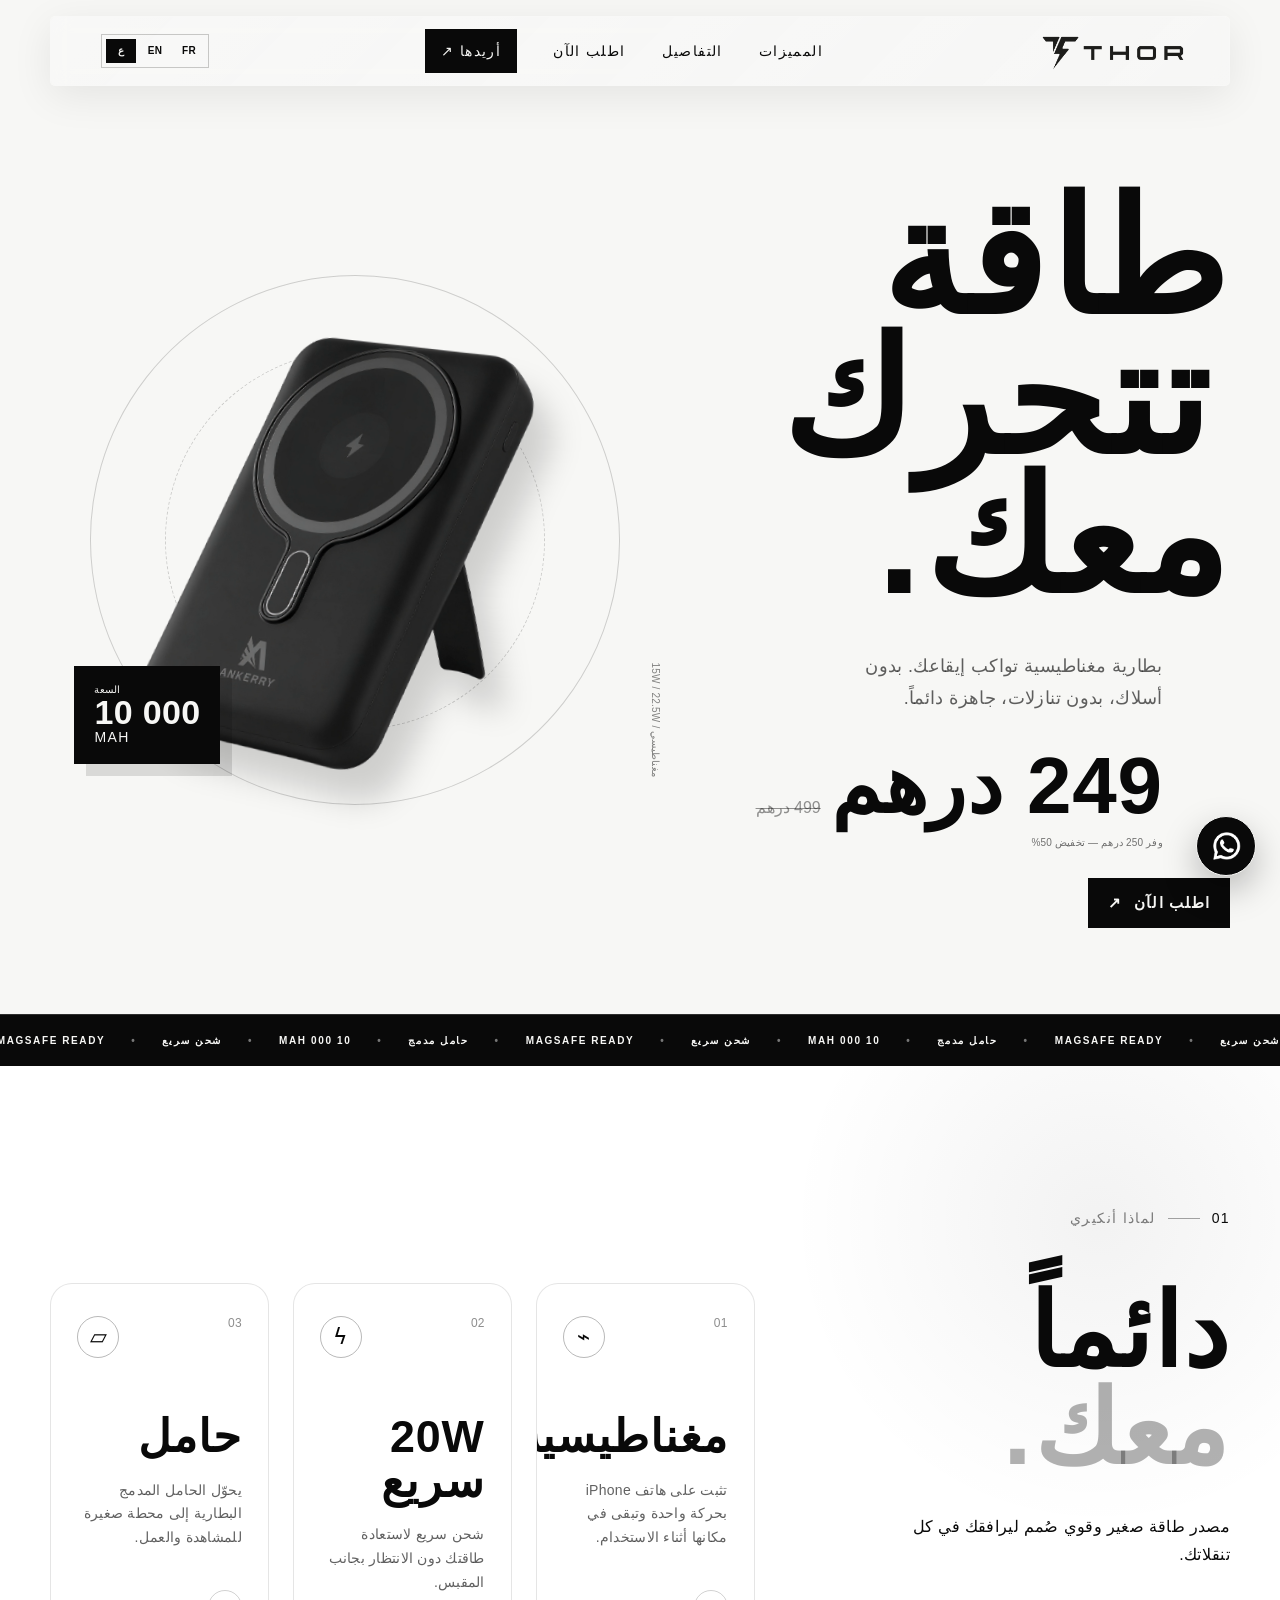
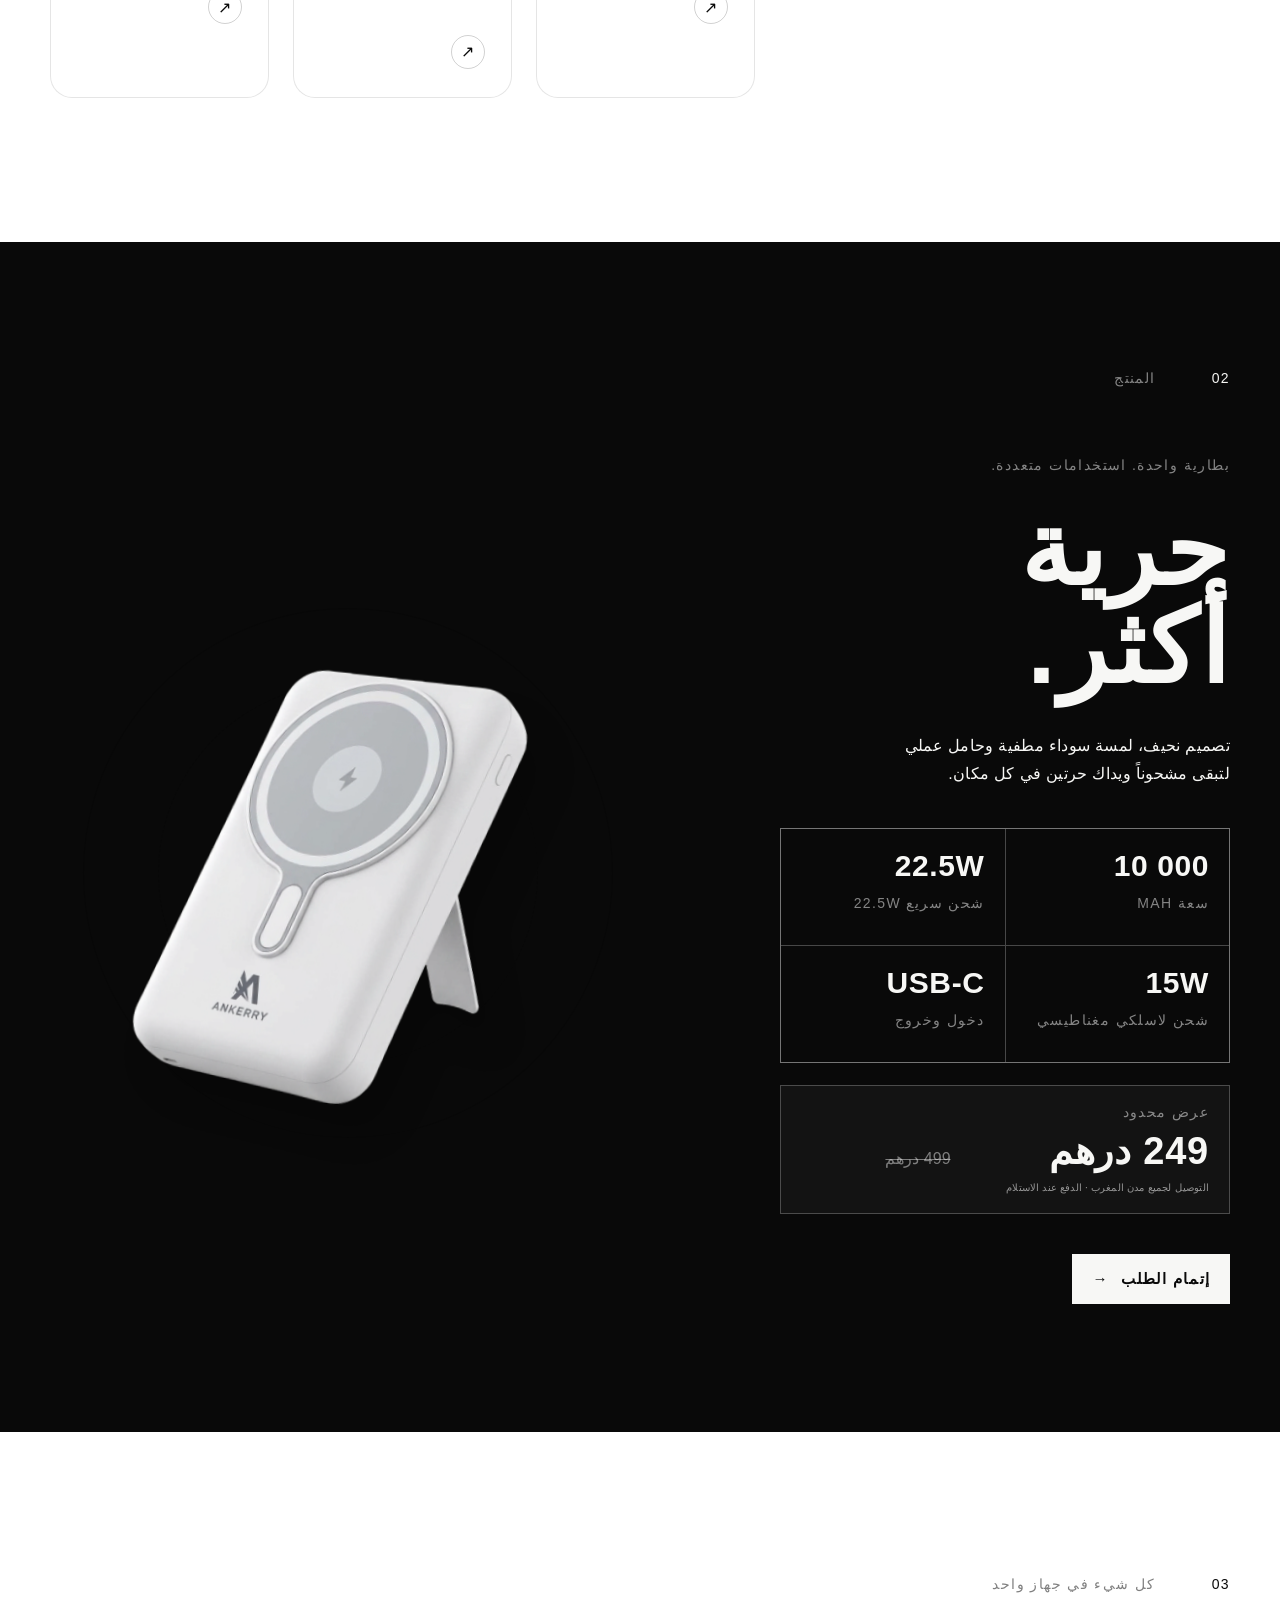
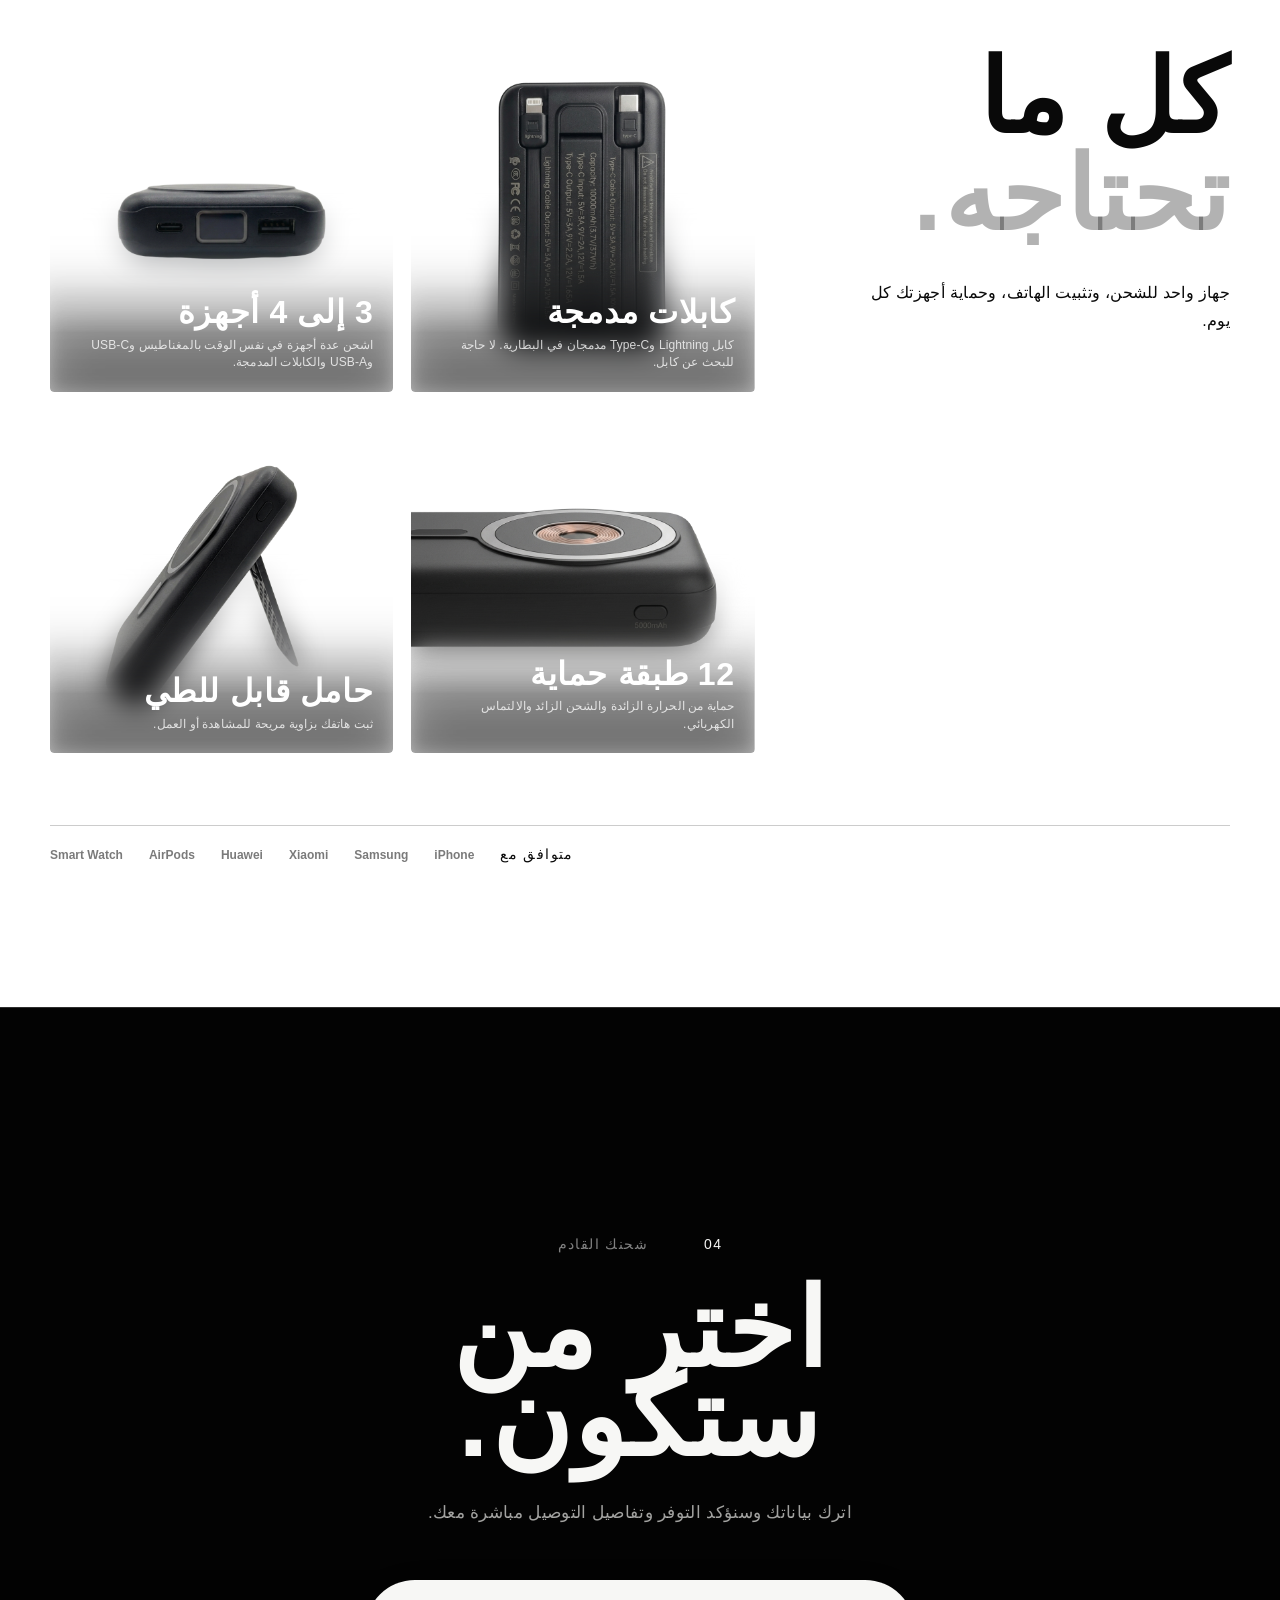
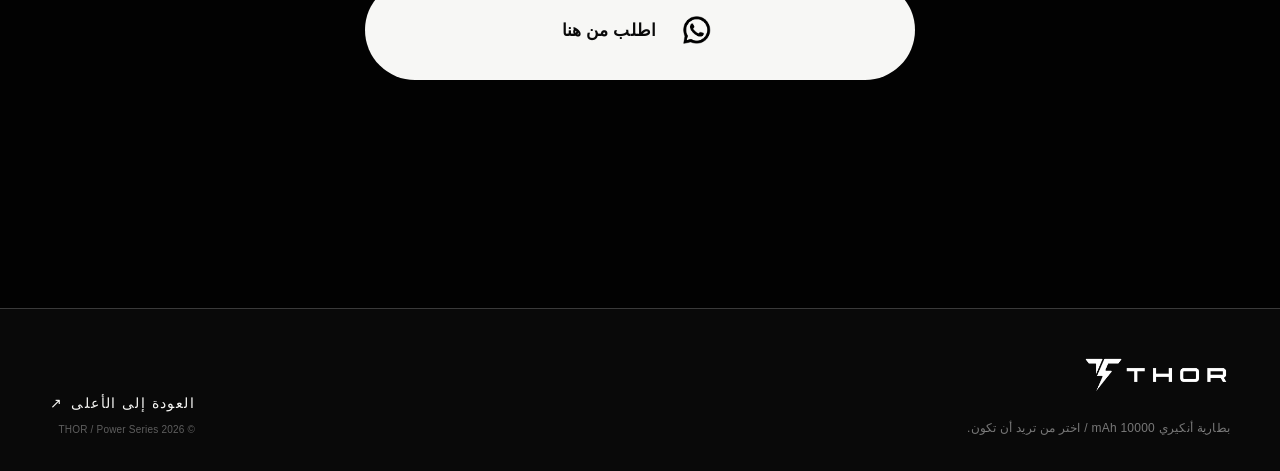
==== commit 1aac81e0: "final" ====
--- a/index.html
+++ b/index.html
@@ -81,27 +81,31 @@
       </section>
 
       <section id="features" class="features-section">
+        <div class="features-ambient" aria-hidden="true"></div>
         <div class="container-thor">
-          <div class="section-label"><span>01</span><b></b><span data-i18n="features_label">Pourquoi Ankerry</span></div>
+          <div class="section-label reveal-io"><span>01</span><b></b><span data-i18n="features_label">Pourquoi Ankerry</span></div>
           <div class="features-layout">
-            <div>
+            <div class="reveal-io" style="transition-delay:.05s">
               <h2 class="display section-heading" data-i18n-html="features_title">Toujours<br><span class="muted">avec vous.</span></h2>
               <p class="section-copy" data-i18n="features_copy">Une réserve d'énergie compacte, puissante et pensée pour accompagner chaque déplacement.</p>
             </div>
             <div class="feature-grid">
-              <article class="feature-card">
+              <article class="feature-card reveal-io" style="transition-delay:.05s">
+                <span class="feature-card-shine" aria-hidden="true"></span>
                 <div class="feature-card-top"><span class="mono card-number">01</span><span class="feature-icon" aria-hidden="true">⌁</span></div>
                 <h3 class="display" data-i18n="feature_magnetic_title">Aimantée</h3>
                 <p data-i18n="feature_magnetic_copy">Elle se fixe à votre iPhone en un geste et reste en place pendant l'utilisation.</p>
                 <span class="feature-arrow" aria-hidden="true">↗</span>
               </article>
-              <article class="feature-card">
+              <article class="feature-card reveal-io" style="transition-delay:.16s">
+                <span class="feature-card-shine" aria-hidden="true"></span>
                 <div class="feature-card-top"><span class="mono card-number">02</span><span class="feature-icon" aria-hidden="true">ϟ</span></div>
                 <h3 class="display" data-i18n="feature_fast_title">20W rapide</h3>
                 <p data-i18n="feature_fast_copy">Une charge rapide pour récupérer de l'autonomie sans attendre à côté d'une prise.</p>
                 <span class="feature-arrow" aria-hidden="true">↗</span>
               </article>
-              <article class="feature-card">
+              <article class="feature-card reveal-io" style="transition-delay:.27s">
+                <span class="feature-card-shine" aria-hidden="true"></span>
                 <div class="feature-card-top"><span class="mono card-number">03</span><span class="feature-icon" aria-hidden="true">▱</span></div>
                 <h3 class="display" data-i18n="feature_stand_title">Support</h3>
                 <p data-i18n="feature_stand_copy">Le support intégré transforme votre batterie en mini station pour regarder et travailler.</p>
@@ -116,11 +120,13 @@
         <div class="container-thor">
           <div class="section-label section-label-light"><span>02</span><b></b><span data-i18n="details_label">Le produit</span></div>
           <div class="details-layout">
-            <div class="details-visual">
-              <div class="details-grid"></div>
-              <img src="assets/gpt1_LE_upscale_prime.jpg" alt="Vues avant, arrière et de profil de la batterie externe Ankerry" data-i18n-alt="details_image_alt" class="details-gallery">
-              <span class="details-stamp">ANKERRY<br>/ THOR</span>
-            </div>
+<div class="product-hero-visual reveal reveal-delay-2">
+            <div class="hero-orbit hero-orbit-one"></div>
+            <div class="hero-orbit hero-orbit-two"></div>
+            <div class="hero-image-frame">
+              <img src="assets\dds.png" alt="Power Bank Ankerry avec support intégré" data-i18n-alt="hero_image_alt" class="hero-product-image">
+            </div>
+          </div>
             <div class="details-copy">
               <p class="eyebrow light-muted" data-i18n="details_kicker">Une batterie. Plusieurs usages.</p>
               <h2 class="display details-heading" data-i18n-html="details_title">Plus de<br> liberté.</h2>
@@ -151,71 +157,50 @@
               <h2 class="display section-heading" data-i18n-html="facts_title">Tout ce qu'il<br><span class="muted">vous faut.</span></h2>
               <p class="section-copy" data-i18n="facts_copy">Un seul appareil pour recharger, tenir et protéger vos appareils au quotidien.</p>
             </div>
-            <div class="fact-grid">
-
-  <article class="fact-card fact-card-project">
-
-
-    <strong class="display" data-i18n="fact_cables_title">
-      Câbles intégrés
-    </strong>
-
-    <p data-i18n="fact_cables_copy">
-      Lightning et Type-C sont directement intégrés. Plus besoin de chercher un câble.
-    </p>
-        <img
-      src="assets\adwswa.png"
-      alt="Câbles intégrés"
-      class="fact-project-image"
-    >
-  </article>
-
-  <article class="fact-card">
-
-    <strong class="display" data-i18n="fact_devices_title">
-      3 à 4 appareils
-    </strong>
-    <p data-i18n="fact_devices_copy">
-      Chargez plusieurs appareils à la fois grâce au magnétique, à l'USB-C, à l'USB-A et aux câbles intégrés.
-    </p>
-            <img
-      src="assets\1aa.png"
-      alt="Câbles intégrés"
-      class="fact-project-image"
-    >
-  </article>
-
-  <article class="fact-card">
-
-    <strong class="display" data-i18n="fact_safety_title">
-      12 protections
-    </strong>
-    <p data-i18n="fact_safety_copy">
-      Protection contre la surchauffe, la surcharge et les courts-circuits.
-    </p>
-            <img
-      src="assets\22b.png"
-      alt="Câbles intégrés"
-      class="fact-project-image"
-    >
-  </article>
-
-  <article class="fact-card">
-
-    <strong class="display" data-i18n="fact_stand_title">
-      Support pliable
-    </strong>
-    <p data-i18n="fact_stand_copy">
-      Posez votre téléphone à un angle confortable pour regarder ou travailler.
-    </p>
-            <img
-      src="assets/33e.png"
-      alt="Câbles intégrés"
-      class="fact-project-image"
-    >
-  </article>
-
-</div>
+
+            <div class="fact-grid fact-grid-progressive">
+
+              <!-- CARD 01 — change image here: assets\adwswa.png -->
+              <article class="fact-card progressive-fact-card">
+                <img src="assets/adwswa.png" alt="Câbles intégrés" class="fact-card-image">
+                <div class="fact-progressive-blur" aria-hidden="true"></div>
+                <div class="fact-card-content">
+                  <strong class="display" data-i18n="fact_cables_title">Câbles intégrés</strong>
+                  <span data-i18n="fact_cables_copy">Lightning et Type-C sont directement intégrés. Plus besoin de chercher un câble.</span>
+                </div>
+              </article>
+
+              <!-- CARD 02 — change image here: assets\1aa.png -->
+              <article class="fact-card progressive-fact-card">
+                <img src="assets/1aa.png" alt="3 à 4 appareils" class="fact-card-image">
+                <div class="fact-progressive-blur" aria-hidden="true"></div>
+                <div class="fact-card-content">
+                  <strong class="display" data-i18n="fact_devices_title">3 à 4 appareils</strong>
+                  <span data-i18n="fact_devices_copy">Chargez plusieurs appareils à la fois grâce au magnétique, à l'USB-C, à l'USB-A et aux câbles intégrés.</span>
+                </div>
+              </article>
+
+              <!-- CARD 03 — change image here: assets\22b.png -->
+              <article class="fact-card progressive-fact-card">
+                <img src="assets/22b.png" alt="12 protections" class="fact-card-image">
+                <div class="fact-progressive-blur" aria-hidden="true"></div>
+                <div class="fact-card-content">
+                  <strong class="display" data-i18n="fact_safety_title">12 protections</strong>
+                  <span data-i18n="fact_safety_copy">Protection contre la surchauffe, la surcharge et les courts-circuits.</span>
+                </div>
+              </article>
+
+              <!-- CARD 04 — change image here: assets\33e.png -->
+              <article class="fact-card progressive-fact-card">
+                <img src="assets/33e.png" alt="Support pliable" class="fact-card-image">
+                <div class="fact-progressive-blur" aria-hidden="true"></div>
+                <div class="fact-card-content">
+                  <strong class="display" data-i18n="fact_stand_title">Support pliable</strong>
+                  <span data-i18n="fact_stand_copy">Posez votre téléphone à un angle confortable pour regarder ou travailler.</span>
+                </div>
+              </article>
+
+            </div>
           </div>
           <div class="compatibility-row">
             <span class="eyebrow" data-i18n="compatible_label">Compatible avec</span>
@@ -231,7 +216,7 @@
           </video>
           <div class="order-video-overlay" aria-hidden="true"></div>
           <div class="order-content">
-            <div class="section-label section-label-light"><span>05</span><b></b><span data-i18n="order_label">Votre prochaine charge</span></div>
+            <div class="section-label section-label-light"><span>04</span><b></b><span data-i18n="order_label">Votre prochaine charge</span></div>
             <h2 class="display details-heading" data-i18n-html="order_title">Choisissez qui<br>vous deviendrez.</h2>
             <p class="section-copy light-copy" data-i18n="order_copy">Laissez vos coordonnées. Nous confirmons la disponibilité et les détails de livraison directement avec vous.</p>
             <a href="https://www.instagram.com/thor.usm?stkn=b3BnYTVwNWhmY3o1&utm_source=qr" target="_blank" rel="noreferrer" class="whatsapp-inline">
@@ -272,5 +257,40 @@
 </a>
     </main>
     <script src="script.js" defer></script>
+    <script>
+      // Scroll-reveal for the features section
+      (function () {
+        var items = document.querySelectorAll(".features-section .reveal-io");
+        if (!items.length) return;
+        if (!("IntersectionObserver" in window)) {
+          items.forEach(function (el) { el.classList.add("is-visible"); });
+          return;
+        }
+        var io = new IntersectionObserver(
+          function (entries) {
+            entries.forEach(function (entry) {
+              if (entry.isIntersecting) {
+                entry.target.classList.add("is-visible");
+                io.unobserve(entry.target);
+              }
+            });
+          },
+          { threshold: 0.2, rootMargin: "0px 0px -60px 0px" }
+        );
+        items.forEach(function (el) { io.observe(el); });
+      })();
+
+      // Cursor-follow glow on feature cards
+      (function () {
+        var cards = document.querySelectorAll(".features-section .feature-card");
+        cards.forEach(function (card) {
+          card.addEventListener("pointermove", function (e) {
+            var r = card.getBoundingClientRect();
+            card.style.setProperty("--mx", (e.clientX - r.left) + "px");
+            card.style.setProperty("--my", (e.clientY - r.top) + "px");
+          });
+        });
+      })();
+    </script>
   </body>
 </html>
--- a/styles.css
+++ b/styles.css
@@ -3,25 +3,62 @@
   --ink: #090909;
   --muted: rgba(0, 0, 0, .62);
   --white-muted: rgba(247, 247, 245, .65);
-  --mono: "Microsoft Yi Baiti", "Segoe UI", sans-serif;
-  --sans: "Microsoft Yi Baiti", "Segoe UI", sans-serif;
-  --display: "Microsoft Yi Baiti", "Segoe UI", sans-serif;
-  --site-font: "Microsoft Yi Baiti", "Segoe UI", sans-serif;
+  /* Microsoft Yi Baiti is the single typeface used throughout the site. */
+  --universal-font: "Microsoft Yi Baiti", "Segoe UI", Tahoma, Arial, sans-serif;
+  --mono: var(--universal-font);
+  --sans: var(--universal-font);
+  --display: var(--universal-font);
+  --site-font: var(--universal-font);
 }
 
 * { box-sizing: border-box; }
 html { scroll-behavior: smooth; }
-body { margin: 0; background: var(--paper); color: var(--ink); font-family: var(--site-font); }
-body, button, input, select { font: inherit; }
+body {
+  margin: 0;
+  background: var(--paper);
+  color: var(--ink);
+  font-family: var(--site-font);
+}
+
+/* Keep every visible text element on the same universal font. */
+body, body *,
+button, input, select, textarea {
+  font-family: var(--site-font);
+}
+
+body, button, input, select, textarea { font: inherit; }
 button, a { -webkit-tap-highlight-color: transparent; }
 a { color: inherit; text-decoration: none; }
 button { border: 0; cursor: pointer; }
 ::selection { background: var(--ink); color: var(--paper); }
-p{font-family: var(--mono); letter-spacing: .02em;font-weight: 800}
+p {
+  letter-spacing: .02em;
+  font-weight: 400;
+}
+
+h1, h2, h3, h4, h5, h6,
+.display,
+.product-title,
+.section-heading,
+.details-heading,
+.feature-card h3,
+.hero-offer strong,
+.product-badge strong,
+.spec-tile strong,
+.product-price-card strong,
+.fact-card-content strong {
+  font-family: var(--site-font);
+  font-weight: 800;
+}
+
+span, strong, a, button, label, input, select, textarea {
+  font-family: var(--site-font);
+}
+
 .thor-page { overflow: hidden; background: var(--paper); }
 .container-thor { width: min(1180px, calc(100% - 48px)); margin: 0 auto; }
-.display { font-family: var(--display); letter-spacing: .02em; }
-.mono { font-family: var(--mono); letter-spacing: .02em; }
+.display { font-family: var(--site-font); font-weight: 800; letter-spacing: .02em; }
+.mono { font-family: var(--site-font); letter-spacing: .02em; }
 .eyebrow { font: 500 14px/1.2 var(--sans); letter-spacing: .1em; text-transform: uppercase; }
 .dark-panel { background: var(--ink); color: var(--paper); }
 .muted { color: rgba(0, 0, 0, .3); }
@@ -105,7 +142,7 @@
 .product-hero-grid { min-height: 770px; display: grid; grid-template-columns: .88fr 1.12fr; align-items: center; gap: 7vw; padding-top: 74px; padding-bottom: 86px; }
 .product-hero-copy { position: relative; z-index: 3; }
 .dot { display: inline-block; width: 8px; height: 8px; margin-right: 10px; border-radius: 50%; background: var(--ink); }
-.product-title { margin: 38px 0 0; max-width: 760px; font-size: clamp(5.8rem, 12.4vw, 11rem); font-weight: 1200; line-height: .88; letter-spacing: .01em; }
+.product-title { margin: 38px 0 0; max-width: 760px; font-size: clamp(5.8rem, 12.4vw, 11rem); font-weight: 800; line-height: .88; letter-spacing: .01em; }
 .product-lede { max-width: 350px; margin: 42px 0 32px 0%; color: var(--muted); font-size: 18px; line-height: 1.75; }
 .hero-offer { display: flex; flex-wrap: wrap; align-items: baseline; gap: 10px; margin: 0 0 28px 14%; }
 .hero-offer strong { font-family: var(--display); font-size: 80px; letter-spacing: .01em; line-height: 1; }
@@ -126,7 +163,7 @@
 
 
 
-.solid-button, .light-button { min-height: 50px; display: inline-flex; align-items: center; gap: 12px; padding: 0 20px; font-size: 11px; font-weight: 800; letter-spacing: .08em; text-transform: uppercase; transition: transform .2s ease, background .2s ease, color .2s ease; }
+.solid-button, .light-button { min-height: 50px; display: inline-flex; align-items: center; gap: 12px; padding: 0 20px; font-size: 15px; font-weight: 800; letter-spacing: .08em; text-transform: uppercase; transition: transform .2s ease, background .2s ease, color .2s ease; }
 .solid-button { background: var(--ink); color: var(--paper); }
 .solid-button:hover { background: #fff; color: var(--ink); outline: 1px solid var(--ink); transform: translateY(-3px); }
 .light-button { background: var(--paper); color: var(--ink); }
@@ -138,31 +175,97 @@
 .marquee-track { display: flex; align-items: center; min-width: max-content; gap: 26px; animation: marquee 40s linear infinite; font: 800 10px/1 var(--mono); letter-spacing: .16em; }
 .marquee-track i { color: rgba(255, 255, 255, .45); font-style: normal; }
 
-.features-section { padding: 144px 0; background: #fff; }
+.features-section { position: relative; padding: 144px 0; background: #fff; overflow: hidden; }
+.features-ambient {
+  position: absolute; top: -20%; right: -10%; width: 620px; height: 620px;
+  background: radial-gradient(circle, rgba(9,9,9,.05) 0%, rgba(9,9,9,0) 70%);
+  border-radius: 50%; pointer-events: none; z-index: 0;
+  animation: ambient-drift 16s ease-in-out infinite;
+}
+@keyframes ambient-drift { 0%, 100% { transform: translate(0, 0) scale(1); } 50% { transform: translate(-40px, 30px) scale(1.08); } }
 .section-label { display: flex; align-items: center; gap: 12px; color: rgba(0, 0, 0, .5); font: 500 14px/1.2 var(--sans); letter-spacing: .1em; text-transform: uppercase; }
 .section-label span:first-child { color: var(--ink); }
-.section-label b { width: 32px; height: 1px; background: rgba(0, 0, 0, .35); }
+.section-label b { width: 32px; height: 1px; background: rgba(0, 0, 0, .35); transform-origin: left center; transition: transform .7s cubic-bezier(.16,1,.3,1) .1s; transform: scaleX(0); }
+.section-label.is-visible b { transform: scaleX(1); }
 .section-label-light { color: rgba(255, 255, 255, .5); }
 .section-label-light span:first-child { color: var(--paper); }
 .section-label-light b { background: rgba(255, 255, 255, .35); }
-.features-layout { display: grid; grid-template-columns: .7fr 1.3fr; gap: 96px; margin-top: 56px; }
+.features-layout { position: relative; z-index: 1; display: grid; grid-template-columns: .7fr 1.3fr; gap: 96px; margin-top: 56px; }
 .section-heading { max-width: 420px; margin: 0; font-size: clamp(4.5rem, 8vw, 8rem); line-height: .95; }
 .section-copy { max-width: 360px; margin: 36px 0 0; color: var(--paper); font-size: 16px; line-height: 1.75; }
+
+/* Scroll-reveal (JS adds .is-visible via IntersectionObserver) */
+.reveal-io { opacity: 0; transform: translateY(34px); transition: opacity .8s cubic-bezier(.16,1,.3,1), transform .8s cubic-bezier(.16,1,.3,1); }
+.reveal-io.is-visible { opacity: 1; transform: translateY(0); }
+
 .feature-grid { display: grid; grid-template-columns: repeat(3, 1fr); gap: 24px; }
-.feature-card { min-height: 310px; padding: 26px 10px 24px 0; border-top: 1px solid rgba(0, 0, 0, .22); transition: padding .3s ease, background .3s ease; }
-.feature-card:hover { padding-left: 12px; }
-.feature-card-top { display: flex; align-items: flex-start; justify-content: space-between; }
-.card-number { color: rgba(0, 0, 0, .45); font-size: 12px; }
-.feature-icon { display: grid; width: 42px; height: 42px; place-items: center; border: 1px solid rgba(0, 0, 0, .28); border-radius: 50%; font-size: 22px; transition: transform .3s ease, background .3s ease, color .3s ease; }
-.feature-card:hover .feature-icon { background: var(--ink); color: #fff; transform: rotate(12deg); }
-.feature-card h3 { margin: 56px 0 0; font-size: clamp(2.5rem, 3.5vw, 3.3rem); line-height: 1; }
-.feature-card p { max-width: 255px; margin: 20px 0 0; color: var(--muted); font-size: 14px; line-height: 1.7; }
-.feature-arrow { display: block; margin-top: 40px; font-size: 18px; transition: transform .3s ease; }
-.feature-card:hover .feature-arrow { transform: translate(5px, -5px); }
+.feature-card {
+  position: relative;
+  min-height: 310px;
+  padding: 32px 26px 28px;
+  border-radius: 22px;
+  border: 1px solid rgba(0, 0, 0, .1);
+  background: #fff;
+  overflow: hidden;
+  cursor: default;
+  transition: transform .6s cubic-bezier(.16,1,.3,1), box-shadow .6s cubic-bezier(.16,1,.3,1), background-color .6s cubic-bezier(.16,1,.3,1), border-color .6s cubic-bezier(.16,1,.3,1);
+}
+.feature-card.reveal-io { transform: translateY(34px) scale(.97); }
+.feature-card.reveal-io.is-visible { transform: translateY(0) scale(1); }
+.feature-card-shine {
+  position: absolute; inset: 0; pointer-events: none; z-index: 0; opacity: 0;
+  background: radial-gradient(320px circle at var(--mx, 50%) var(--my, 50%), rgba(255,255,255,.14), transparent 65%);
+  transition: opacity .4s ease;
+}
+.feature-card:hover { transform: translateY(-8px); box-shadow: 0 36px 60px -28px rgba(0, 0, 0, .4); }
+.feature-card:hover .feature-card-shine { opacity: 1; }
+.feature-card-top { position: relative; z-index: 1; display: flex; align-items: flex-start; justify-content: space-between; }
+.card-number { position: relative; z-index: 1; color: rgba(0, 0, 0, .45); font-size: 12px; transition: color .5s ease; }
+.feature-card:hover .card-number { color: rgba(255, 255, 255, .5); }
+.feature-icon { position: relative; z-index: 1; display: grid; width: 42px; height: 42px; place-items: center; border: 1px solid rgba(0, 0, 0, .28); border-radius: 50%; font-size: 22px; transition: transform .5s cubic-bezier(.34,1.56,.64,1), background .5s ease, color .5s ease, border-color .5s ease; }
+.feature-card:hover .feature-icon { background: #fff; color: var(--ink); border-color: #fff; transform: rotate(18deg) scale(1.1); }
+.feature-card h3 { position: relative; z-index: 1; margin: 56px 0 0; font-size: clamp(2.5rem, 3.5vw, 3.3rem); line-height: 1; transition: transform .5s cubic-bezier(.16,1,.3,1); }
+.feature-card:hover h3 { transform: translateX(4px); }
+html[dir="rtl"] .feature-card:hover h3 { transform: translateX(-4px); }
+.feature-card p { position: relative; z-index: 1; max-width: 255px; margin: 20px 0 0; color: var(--muted); font-size: 14px; line-height: 1.7; transition: color .5s ease; }
+.feature-arrow {
+  position: relative; z-index: 1; display: grid; place-items: center;
+  width: 34px; height: 34px; margin-top: 40px; border-radius: 50%;
+  border: 1px solid rgba(0, 0, 0, .18);
+  font-size: 16px;
+  transition: transform .5s cubic-bezier(.16,1,.3,1), background .5s ease, color .5s ease, border-color .5s ease;
+}
+.feature-card:hover .feature-arrow { transform: translate(5px, -5px) rotate(0deg); background: #fff; color: var(--ink); border-color: #fff; }
+html[dir="rtl"] .feature-card:hover .feature-arrow { transform: translate(-5px, -5px); }
+.features-intro {
+  display: flex;
+  flex-direction: column;
+  justify-content: center;
+}
+
+.features-section-image {
+  display: block;
+  width: 100%;
+  max-width: 420px;
+  height: auto;
+  object-fit: contain;
+  margin: 0 auto;
+}
+
+
+
+
 
 .product-details { padding: 128px 0; }
-.details-layout { display: grid; grid-template-columns: 1.1fr .9fr; align-items: center; gap: 96px; margin-top: 56px; }
-.details-visual { position: relative; min-height: 540px; display: grid; place-items: center; overflow: hidden; border: 1px solid rgba(255, 255, 255, .16); background: #111; }
+.details-layout {
+  display: grid;
+  grid-template-columns: 0.9fr 1.1fr;
+  align-items: center;
+  gap: 96px;
+  margin-top: 56px;
+}
+.details-visual { position: relative; min-height: 540px; display: grid; place-items: center; overflow: hidden; border: 1px solid rgba(255, 255, 255, .16); background: #111;  grid-column: 2;
+  grid-row: 1; }
 .details-grid { position: absolute; inset: 0; opacity: .2; background-image: linear-gradient(rgba(255, 255, 255, .18) 1px, transparent 1px), linear-gradient(90deg, rgba(255, 255, 255, .18) 1px, transparent 1px); background-size: 34px 34px; }
 .details-gallery { position: relative; z-index: 1; width: 90%; mix-blend-mode: screen; opacity: .86; transition: transform .7s cubic-bezier(.2, .8, .2, 1); }
 .details-visual:hover .details-gallery { transform: scale(1.06) rotate(-2deg); }
@@ -177,6 +280,10 @@
 .product-price-card strong { font-size: 38px; letter-spacing: .01em; }
 .light-old-price { color: rgba(255, 255, 255, .45); }
 .light-offer-note { color: rgba(255, 255, 255, .55); }
+.details-copy {
+  grid-column: 1;
+  grid-row: 1;
+}
 .details-copy .light-button { margin-top: 40px; }
 
 .product-facts { padding: 144px 0; background: #fff; }
@@ -187,6 +294,144 @@
 .fact-card p { max-width: 250px; margin: 22px 0 0; color: var(--muted); font-size: 13px; line-height: 1.65; }
 .compatibility-row { display: flex; flex-wrap: wrap; align-items: center; gap: 18px 26px; margin-top: 72px; padding-top: 20px; border-top: 1px solid rgba(0, 0, 0, .2); color: rgba(0, 0, 0, .52); font: 600 12px/1 var(--mono); }
 .compatibility-row .eyebrow { margin-right: auto; color: var(--ink); }
+
+
+/* PRODUCT FACTS — Progressive Blur cards converted from the React component */
+.fact-grid-progressive {
+  gap: 18px;
+  background: transparent;
+}
+
+.progressive-fact-card {
+  position: relative;
+  min-height: 0;
+  aspect-ratio: 1 / 1;
+  overflow: hidden;
+  padding: 0;
+  border: 0;
+  border-radius: 4px;
+  background: #ffffff;
+  isolation: isolate;
+}
+
+.progressive-fact-card:hover {
+  padding: 0;
+}
+
+.fact-card-image {
+  position: absolute;
+  inset: 0;
+  z-index: 0;
+  width: 100%;
+  height: 100%;
+  object-fit: cover;
+  object-position: center;
+  display: block;
+  transform: scale(1.001);
+  transition: transform .6s cubic-bezier(.2,.8,.2,1);
+}
+
+.progressive-fact-card:hover .fact-card-image {
+  transform: scale(1.04);
+}
+
+/* Fallback + progressive blur effect. */
+.fact-progressive-blur {
+  position: absolute;
+  left: 0;
+  right: 0;
+  bottom: 0;
+  z-index: 1;
+  height: 58%;
+  pointer-events: none;
+ background: linear-gradient(to top, rgba(0, 0, 0, 0.239) 0%, rgba(0,0,0,.20) 48%, transparent 100%);
+  -webkit-backdrop-filter: blur(14px);
+  backdrop-filter: blur(14px);
+  -webkit-mask-image: linear-gradient(to top, #000 0%, #000 30%, rgba(0,0,0,.72) 52%, rgba(0,0,0,.28) 74%, transparent 100%);
+  mask-image: linear-gradient(to top, #000 0%, #000 30%, rgba(0,0,0,.72) 52%, rgba(0,0,0,.28) 74%, transparent 100%);
+}
+
+.fact-progressive-blur::before,
+.fact-progressive-blur::after {
+  content: "";
+  position: absolute;
+  inset: 0;
+  pointer-events: none;
+}
+
+.fact-progressive-blur::before {
+  -webkit-backdrop-filter: blur(8px);
+  backdrop-filter: blur(8px);
+  -webkit-mask-image: linear-gradient(to top, #000 0%, rgba(0,0,0,.75) 35%, transparent 72%);
+  mask-image: linear-gradient(to top, #000 0%, rgba(0,0,0,.75) 35%, transparent 72%);
+}
+
+.fact-progressive-blur::after {
+  -webkit-backdrop-filter: blur(24px);
+  backdrop-filter: blur(24px);
+  -webkit-mask-image: linear-gradient(to top, #000 0%, rgba(0,0,0,.55) 24%, transparent 55%);
+  mask-image: linear-gradient(to top, #000 0%, rgba(0,0,0,.55) 24%, transparent 55%);
+}
+
+.fact-card-content {
+  position: absolute;
+  left: 0;
+  right: 0;
+  bottom: 0;
+  z-index: 2;
+  display: flex;
+  flex-direction: column;
+  align-items: flex-start;
+  gap: 0;
+  padding: 20px;
+  color: #fff;
+}
+
+.fact-card-content strong {
+  display: block;
+  max-width: 100%;
+  margin: 0;
+  font-size: clamp(1.5rem, 2.5vw, 2.1rem);
+  line-height: 1.05;
+  color: #fff;
+}
+
+.fact-card-content span {
+  display: block;
+  max-width: 100%;
+  margin: 7px 0 0;
+  color: rgba(255,255,255,.78);
+  font-family: var(--mono);
+  font-size: 12px;
+  line-height: 1.45;
+  letter-spacing: .01em;
+}
+
+html[dir="rtl"] .fact-card-content {
+  left: auto;
+  right: 0;
+  align-items: flex-start;
+  text-align: right;
+}
+
+@media (max-width: 767px) {
+  .fact-grid-progressive {
+    gap: 14px;
+  }
+
+  .fact-card-content {
+    padding: 16px;
+  }
+
+  .fact-card-content strong {
+    font-size: clamp(1.35rem, 6vw, 1.9rem);
+  }
+
+  .fact-card-content span {
+    font-size: 11px;
+    line-height: 1.4;
+  }
+}
 
 .scroll-product-section { padding: 144px 0; border-bottom: 1px solid rgba(0, 0, 0, .14); background: var(--paper); }
 .scroll-layout { display: grid; grid-template-columns: .8fr 1.2fr; align-items: center; gap: 96px; }
@@ -307,6 +552,15 @@
 @keyframes orbit { from { transform: rotate(0deg); } to { transform: rotate(360deg); } }
 @keyframes float { 0%, 100% { transform: translateY(0); } 50% { transform: translateY(-10px); } }
 
+@media (prefers-reduced-motion: reduce) {
+  .reveal-io, .feature-card, .feature-card.reveal-io, .feature-icon, .feature-arrow, .feature-card h3, .section-label b, .features-ambient {
+    animation: none !important;
+    transition: none !important;
+  }
+  .reveal-io, .feature-card.reveal-io { opacity: 1 !important; transform: none !important; }
+  .section-label b { transform: scaleX(1) !important; }
+}
+
 @media (max-width: 900px) {
   .desktop-nav { display: none; }
   .language-switcher { margin-left: auto; margin-right: 12px; }
@@ -317,11 +571,44 @@
   .product-title { font-size: clamp(5.5rem, 18vw, 9rem); }
   .product-lede { margin-left: 8%; }
   .features-layout, .details-layout, .facts-heading-row, .scroll-layout, .order-layout { grid-template-columns: 1fr; gap: 56px; }
-  .feature-grid { gap: 16px; }
+  .feature-grid { gap: 18px; }
+  .features-ambient { width: 420px; height: 420px; }
   .details-visual { min-height: 440px; }
 }
 
 @media (max-width: 767px) {
+  .features-section-image {
+  width: min(100%, 360px);
+  max-width: 100%;
+}
+
+  /* Keep mobile titles bold and visually consistent with desktop. */
+  h1, h2, h3, h4, h5, h6,
+  .display,
+  .product-title,
+  .section-heading,
+  .details-heading,
+  .feature-card h3,
+  .order-content .details-heading {
+    font-family: var(--site-font);
+    font-weight: 800 !important;
+  }
+
+  p, span, a, button, label,
+  input, select, textarea {
+    font-family: var(--site-font);
+  }
+
+.features-intro {
+  align-items: center;
+}
+
+.features-intro .section-copy {
+  width: 100%;
+  max-width: 360px;
+  text-align: center;
+}
+
   .container-thor { width: min(100% - 32px, 560px); }
   .logo-main { width: 126px; }
   .product-title { font-size: clamp(4.7rem, 23vw, 7.8rem); }
@@ -335,7 +622,8 @@
   .product-visual-note { left: 8px; bottom: 3%; }
   .features-section, .product-details, .product-facts, .scroll-product-section, .order-section { padding: 96px 0; }
   .feature-grid { grid-template-columns: 1fr; }
-  .feature-card { min-height: 250px; }
+  .feature-card { min-height: 250px; padding: 28px 22px 24px; }
+  .feature-card:hover { transform: translateY(-4px); }
   .details-heading, .section-heading { font-size: clamp(4.2rem, 18vw, 7rem); }
   .scroll-product-stage { min-height: 450px; margin-top: -20px; }
   .stage-ring-large { width: 390px; height: 390px; }
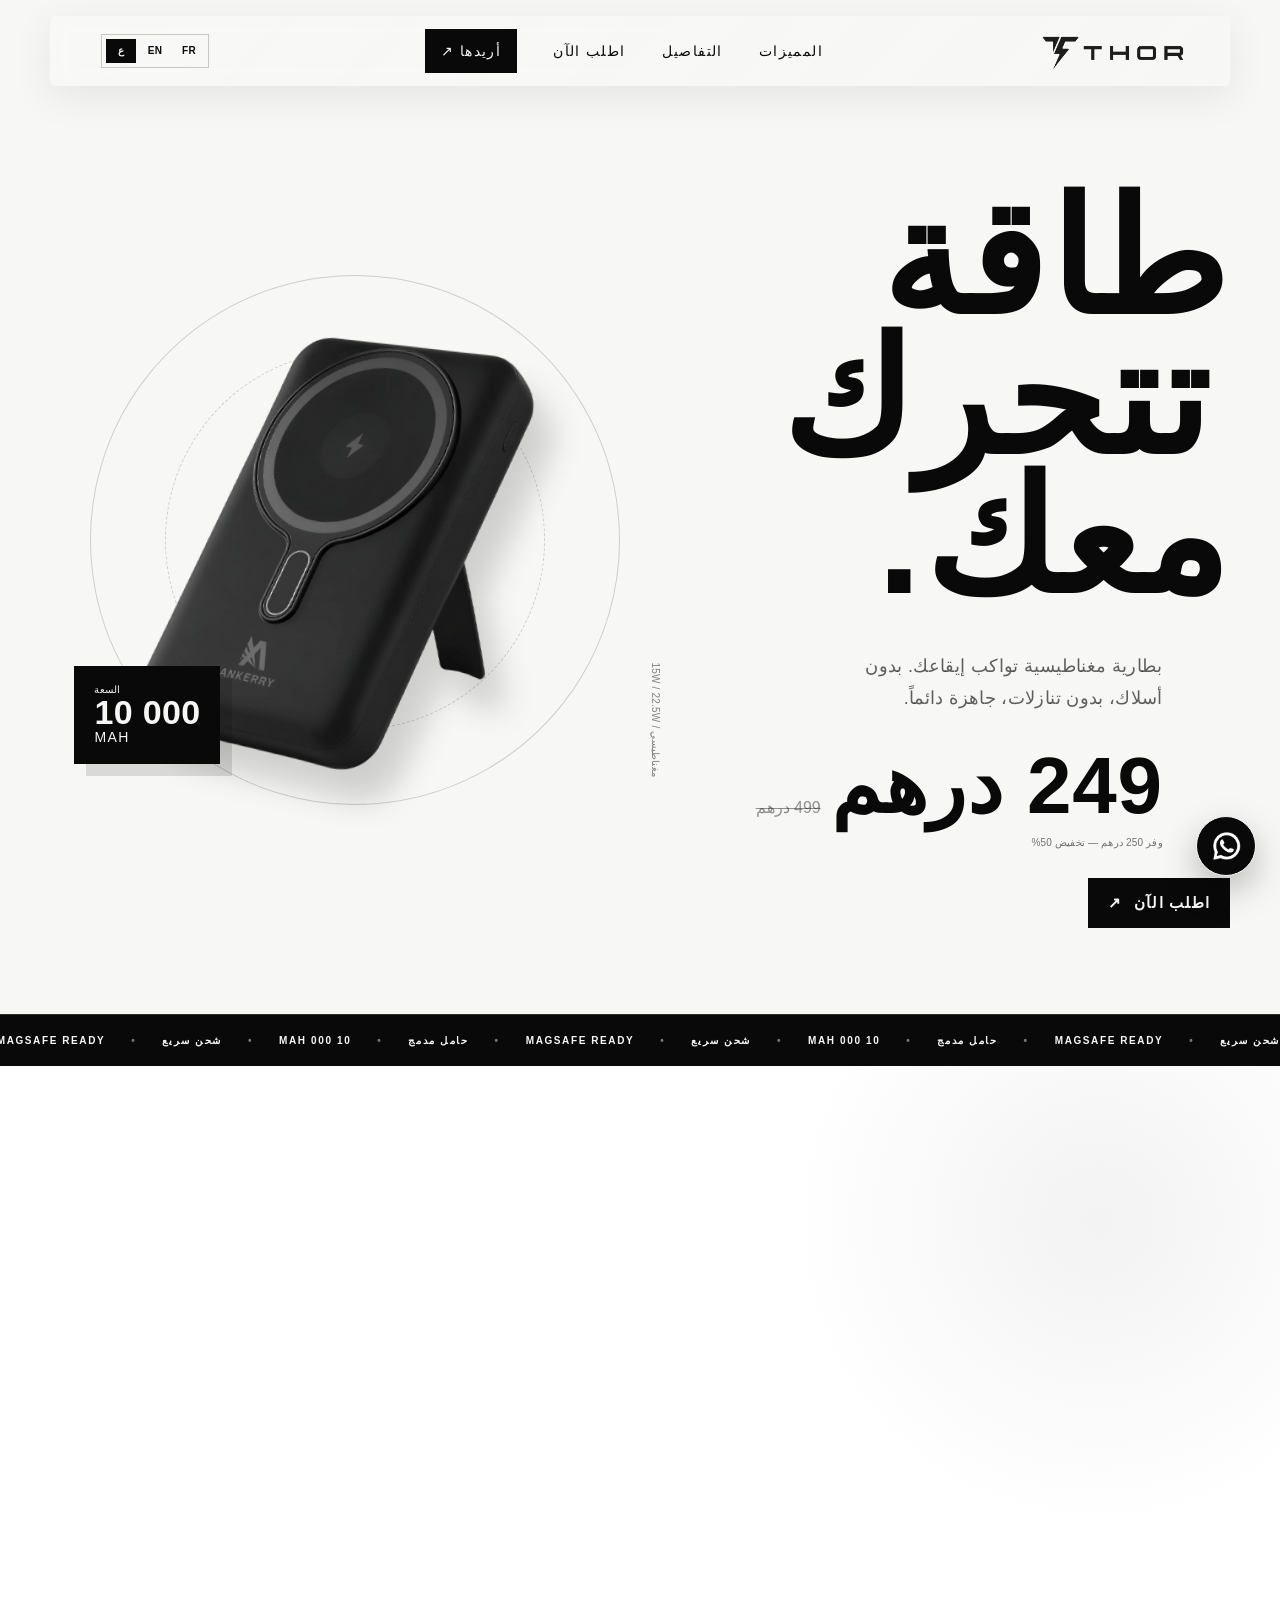
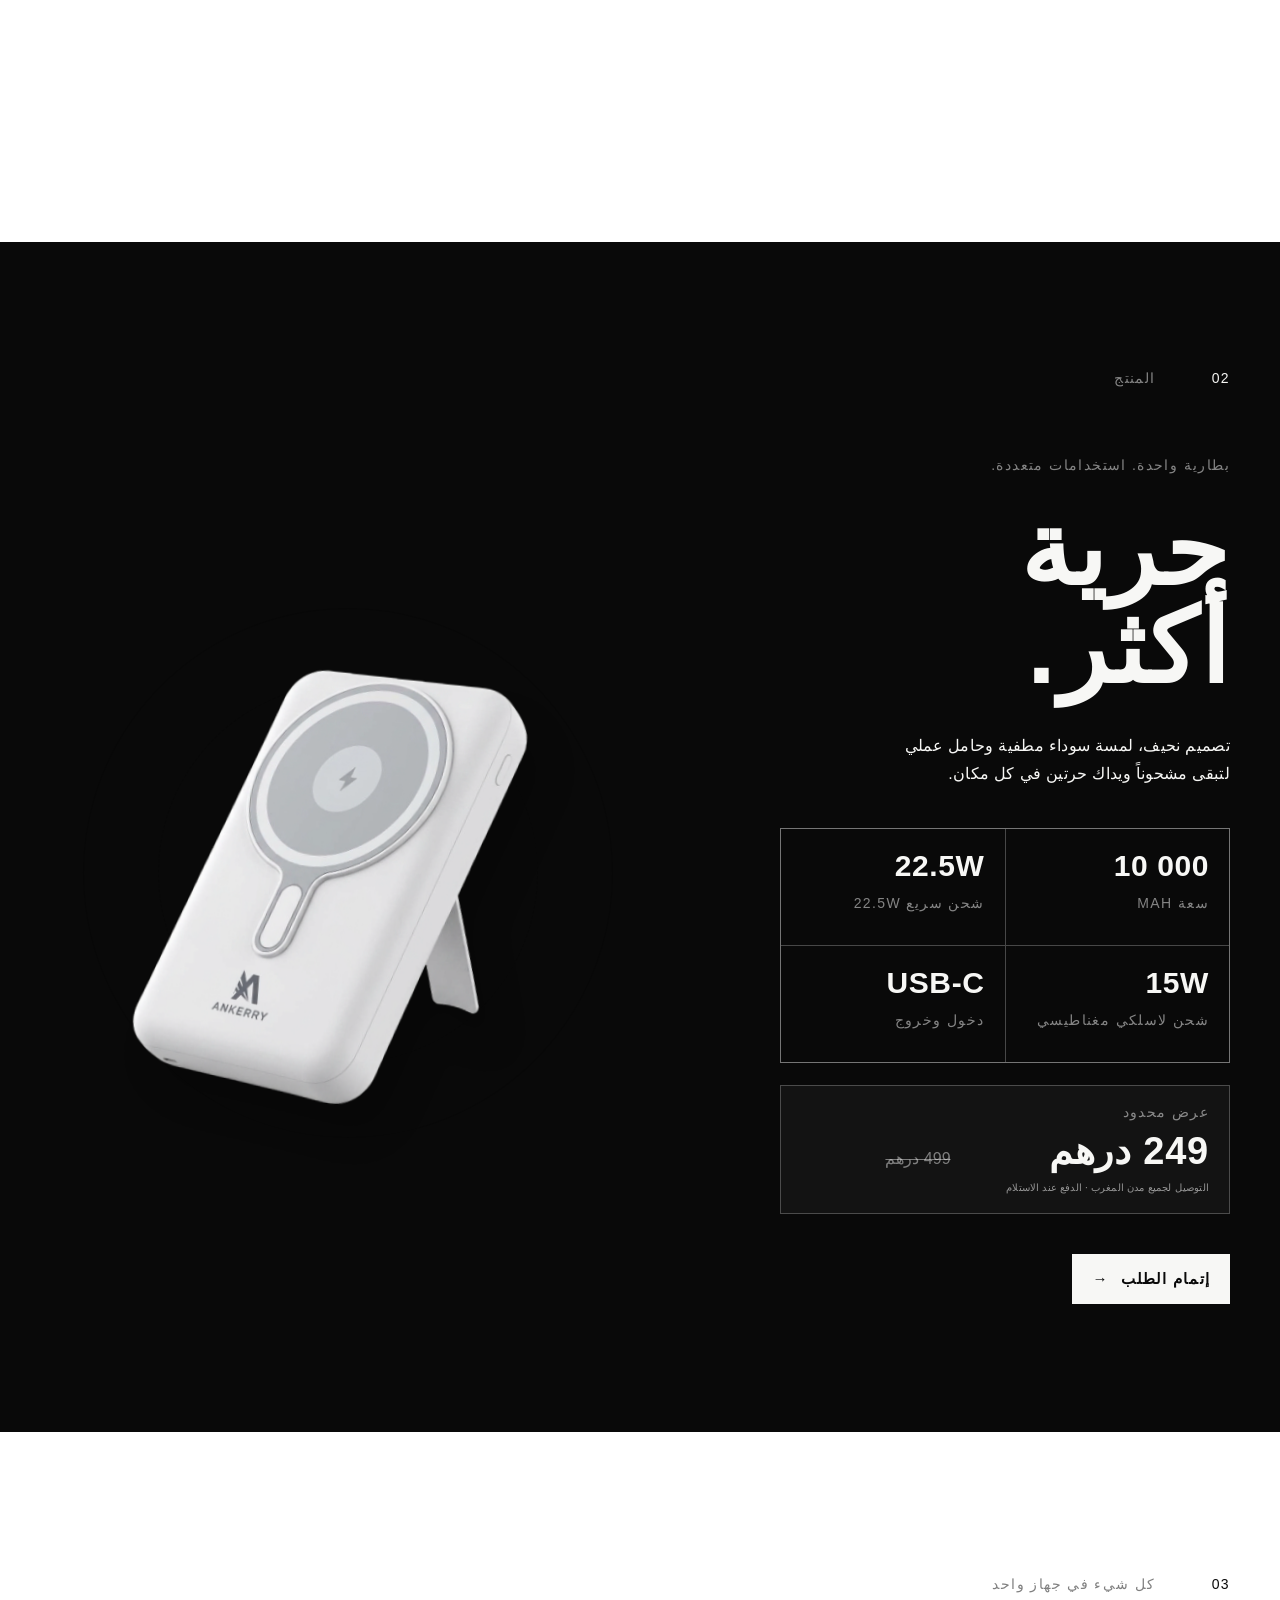
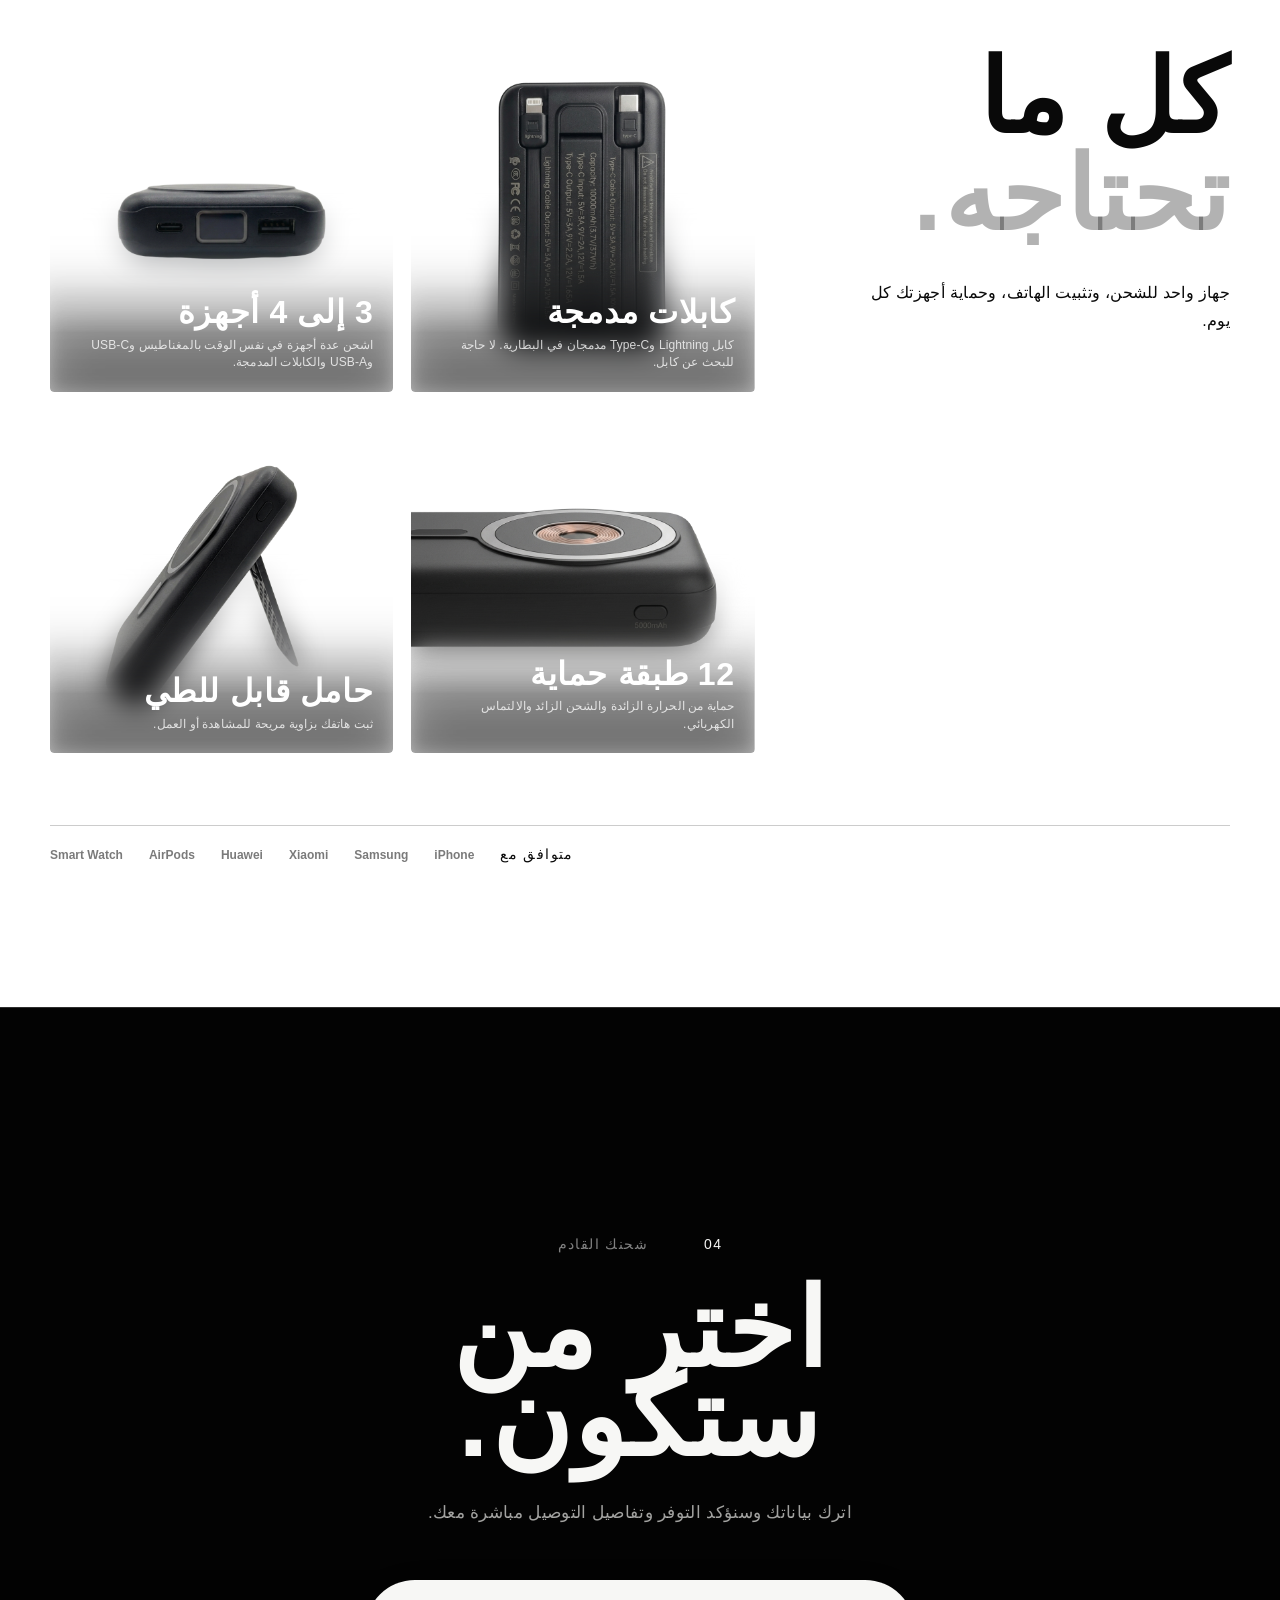
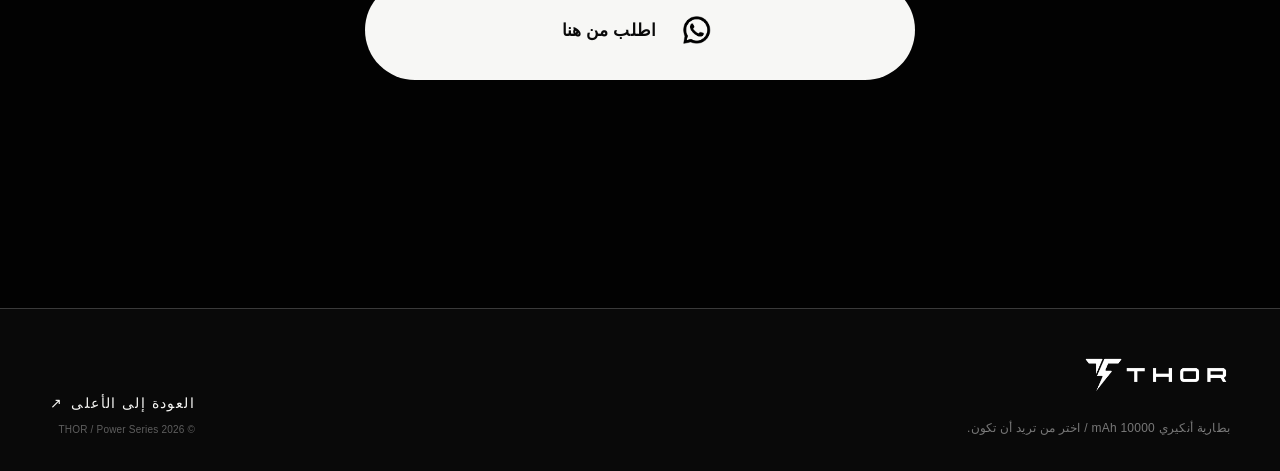
==== commit 5c665d32: "fin33" ====
--- a/index.html
+++ b/index.html
@@ -20,7 +20,7 @@
             <a href="#features" class="nav-link eyebrow" data-i18n="nav_features">Caractéristiques</a>
             <a href="#details" class="nav-link eyebrow" data-i18n="nav_details">Détails</a>
             <a href="#order" class="nav-link eyebrow" data-i18n="nav_order">Commander</a>
-            <a href="#order" class="shop-header-cta eyebrow"><span data-i18n="nav_want_it">Je le veux</span> <span aria-hidden="true">↗</span></a>
+            <a href="#order" class="shop-header-cta eyebrow"><span data-i18n="nav_want_it">Je le veux</span> <span aria-hidden="true">&#8599;&#xfe0e;</span></a>
           </nav>
           <div class="language-switcher" aria-label="Choisir la langue" data-i18n-aria-label="language_switcher">
             <button type="button" class="language-button" data-language="fr">FR</button>
@@ -34,7 +34,7 @@
         <nav class="mobile-menu container-thor" id="mobile-menu" aria-label="Navigation mobile" data-i18n-aria-label="mobile_navigation" hidden>
           <a href="#features" data-i18n="nav_features">Caractéristiques</a>
           <a href="#details" data-i18n="nav_details">Détails</a>
-          <a href="#order"><span data-i18n="nav_order">Commander</span> <span aria-hidden="true">↗</span></a>
+          <a href="#order"><span data-i18n="nav_order">Commander</span> <span aria-hidden="true">&#8599;&#xfe0e;</span></a>
         </nav>
       </header>
 
@@ -49,7 +49,7 @@
               <span class="offer-note" data-i18n="price_save">Économisez 250 DH — 50% de réduction</span>
             </div>
             <div class="hero-actions reveal reveal-delay-3">
-              <a href="#order" class="solid-button"><span data-i18n="hero_order">Commander maintenant</span> <span aria-hidden="true">↗</span></a>
+              <a href="#order" class="solid-button"><span data-i18n="hero_order">Commander maintenant</span> <span aria-hidden="true">&#8599;&#xfe0e;</span></a>
             </div>
           </div>
           <div class="product-hero-visual reveal reveal-delay-2">
@@ -95,21 +95,21 @@
                 <div class="feature-card-top"><span class="mono card-number">01</span><span class="feature-icon" aria-hidden="true">⌁</span></div>
                 <h3 class="display" data-i18n="feature_magnetic_title">Aimantée</h3>
                 <p data-i18n="feature_magnetic_copy">Elle se fixe à votre iPhone en un geste et reste en place pendant l'utilisation.</p>
-                <span class="feature-arrow" aria-hidden="true">↗</span>
+                <span class="feature-arrow" aria-hidden="true">&#8599;&#xfe0e;</span>
               </article>
               <article class="feature-card reveal-io" style="transition-delay:.16s">
                 <span class="feature-card-shine" aria-hidden="true"></span>
                 <div class="feature-card-top"><span class="mono card-number">02</span><span class="feature-icon" aria-hidden="true">ϟ</span></div>
                 <h3 class="display" data-i18n="feature_fast_title">20W rapide</h3>
                 <p data-i18n="feature_fast_copy">Une charge rapide pour récupérer de l'autonomie sans attendre à côté d'une prise.</p>
-                <span class="feature-arrow" aria-hidden="true">↗</span>
+                <span class="feature-arrow" aria-hidden="true">&#8599;&#xfe0e;</span>
               </article>
               <article class="feature-card reveal-io" style="transition-delay:.27s">
                 <span class="feature-card-shine" aria-hidden="true"></span>
                 <div class="feature-card-top"><span class="mono card-number">03</span><span class="feature-icon" aria-hidden="true">▱</span></div>
                 <h3 class="display" data-i18n="feature_stand_title">Support</h3>
                 <p data-i18n="feature_stand_copy">Le support intégré transforme votre batterie en mini station pour regarder et travailler.</p>
-                <span class="feature-arrow" aria-hidden="true">↗</span>
+                <span class="feature-arrow" aria-hidden="true">&#8599;&#xfe0e;</span>
               </article>
             </div>
           </div>
@@ -233,7 +233,7 @@
             <p class="footer-note" data-i18n="footer_note">Power Bank Ankerry 10000 mAh / Choose who you become.</p>
           </div>
           <div class="footer-right">
-            <a href="#top" class="arrow-link eyebrow"><span data-i18n="back_top">Retour en haut</span> <span aria-hidden="true">↗</span></a>
+            <a href="#top" class="arrow-link eyebrow"><span data-i18n="back_top">Retour en haut</span> <span aria-hidden="true">&#8599;&#xfe0e;</span></a>
             <p class="mono copyright">© <span id="year"></span> THOR / Power Series</p>
           </div>
         </div>
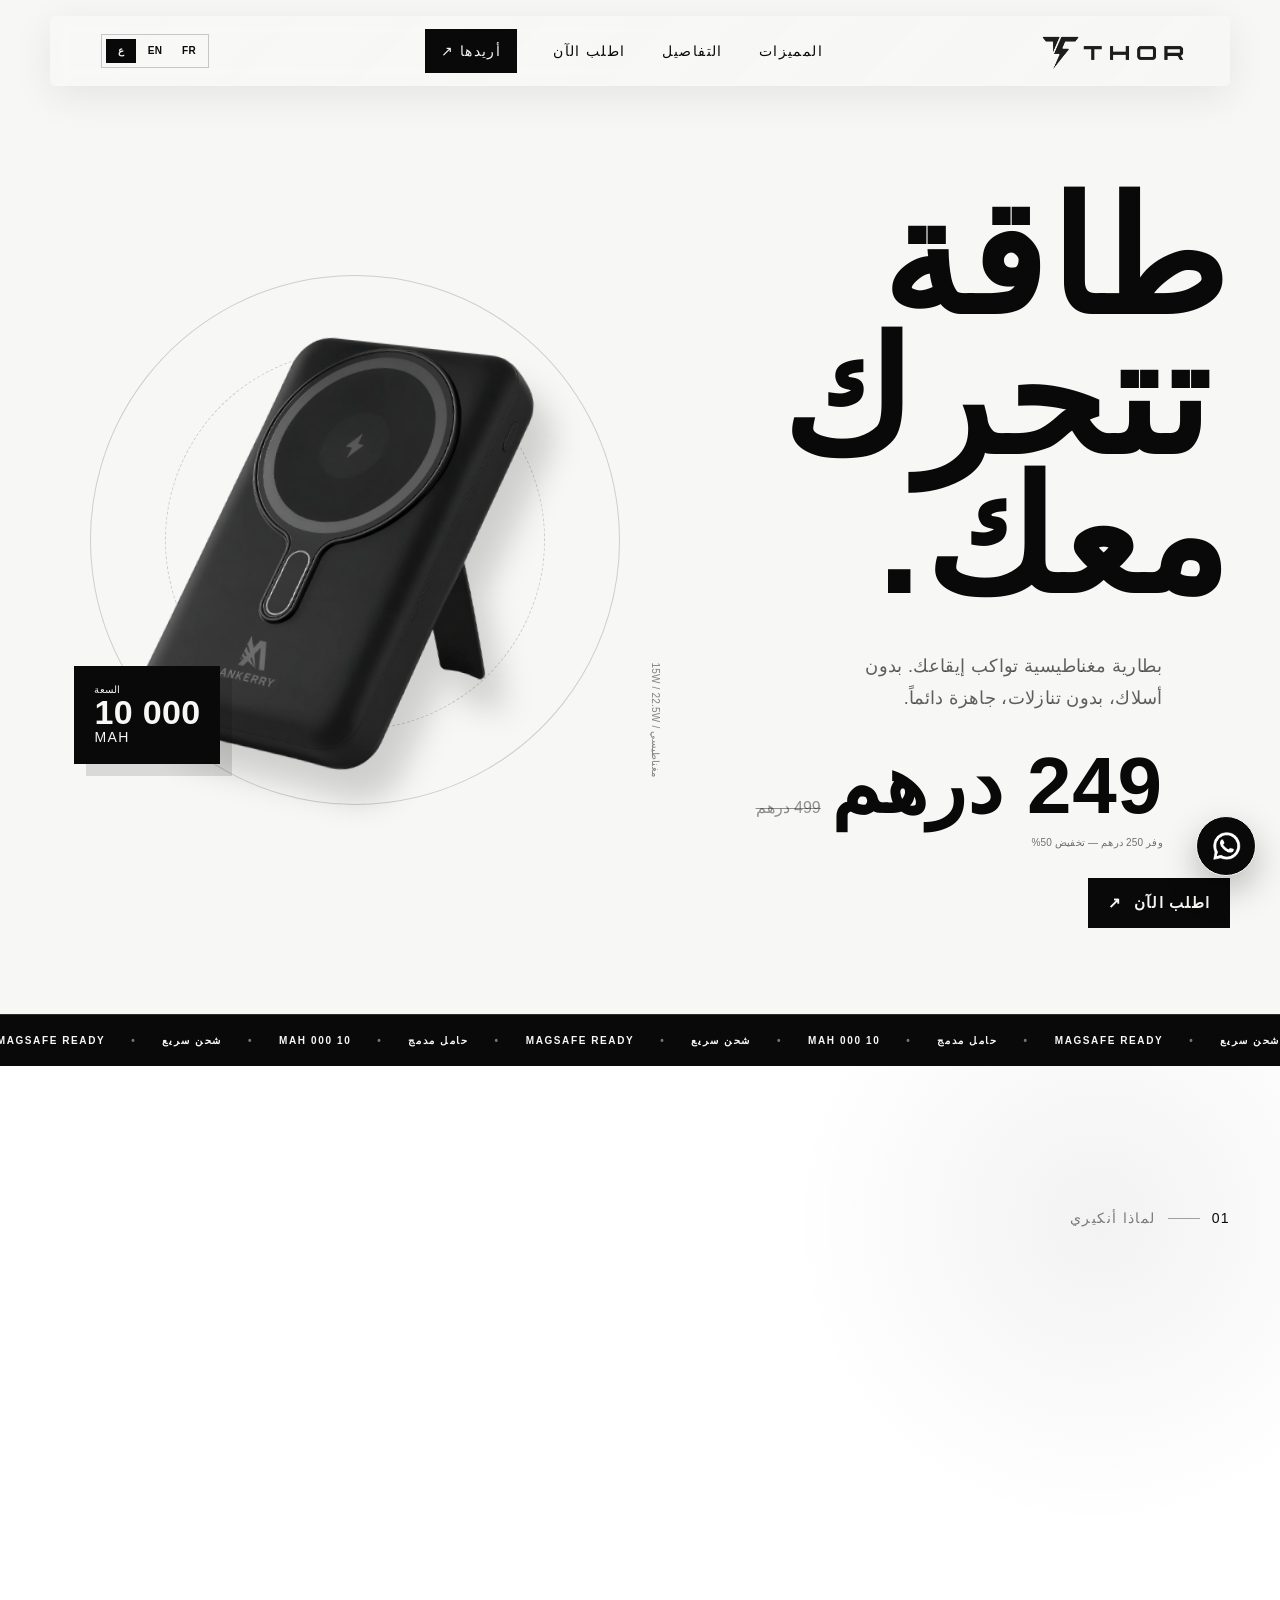
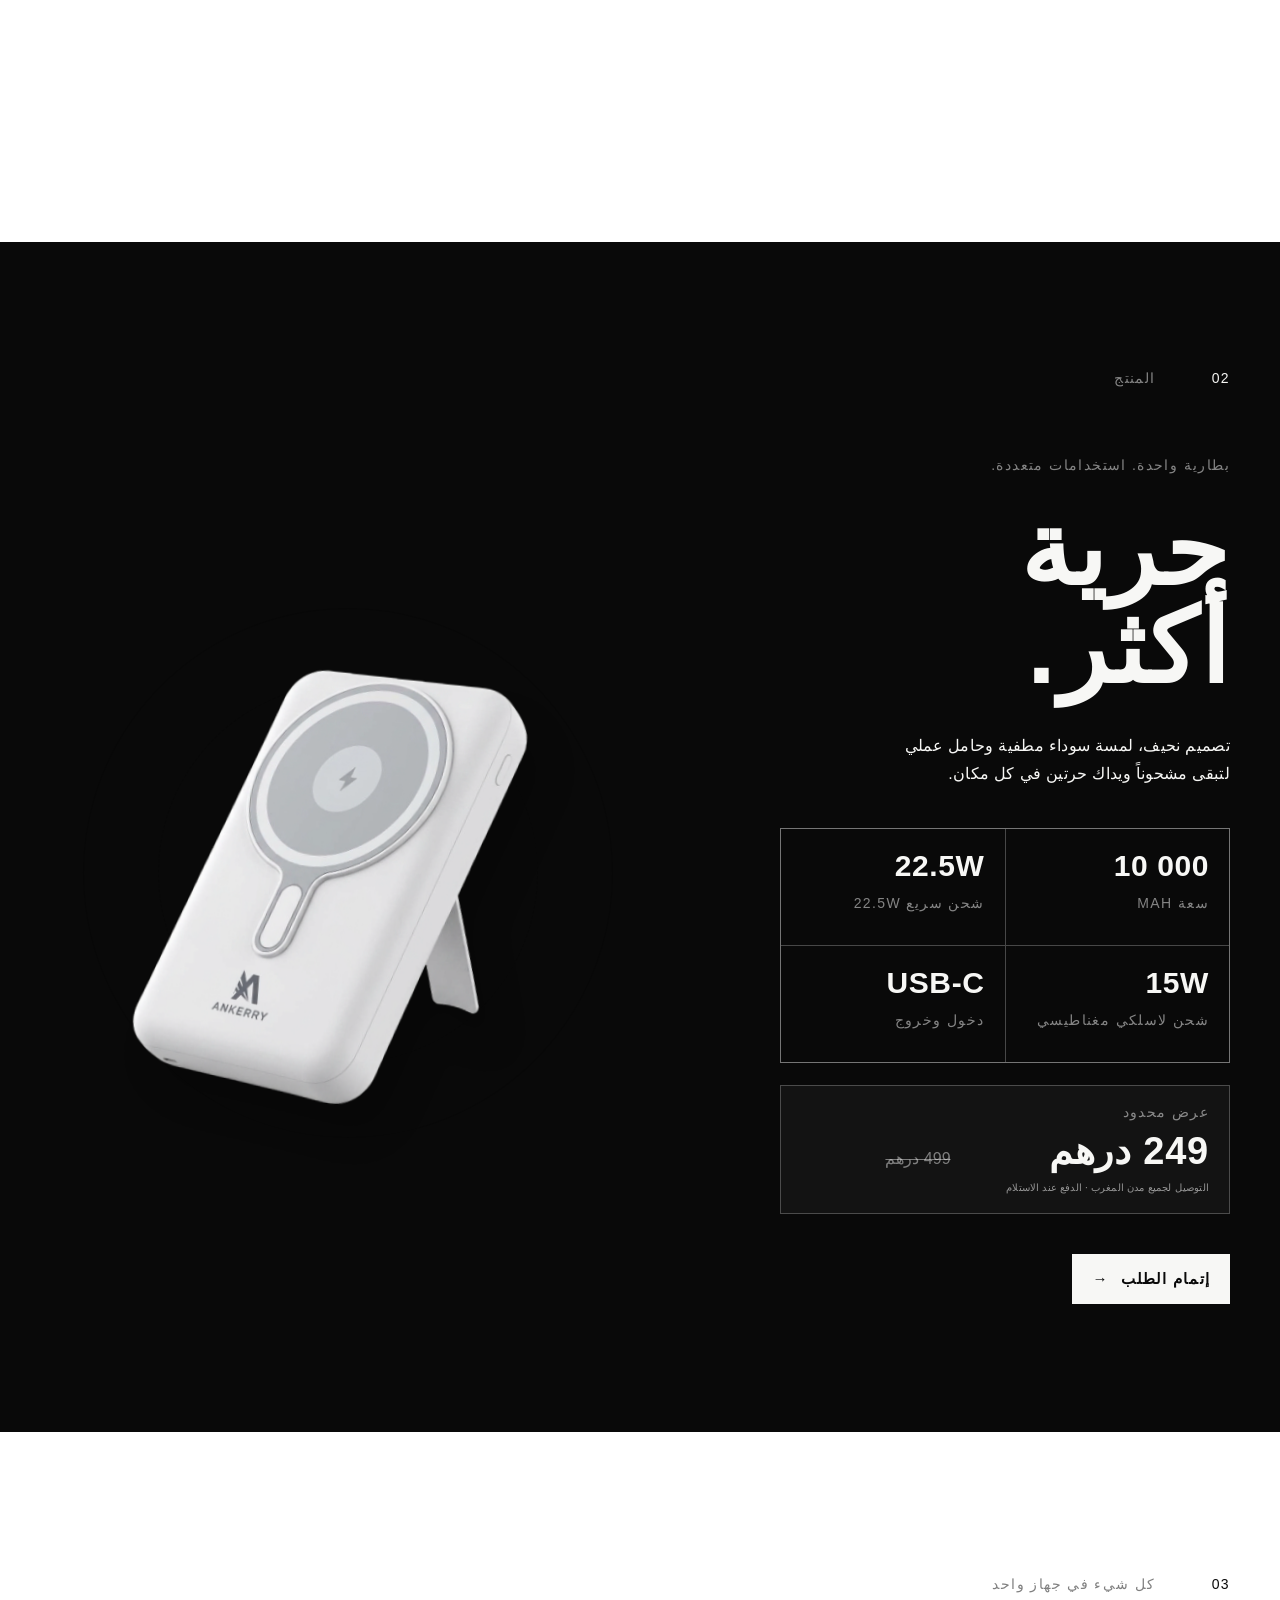
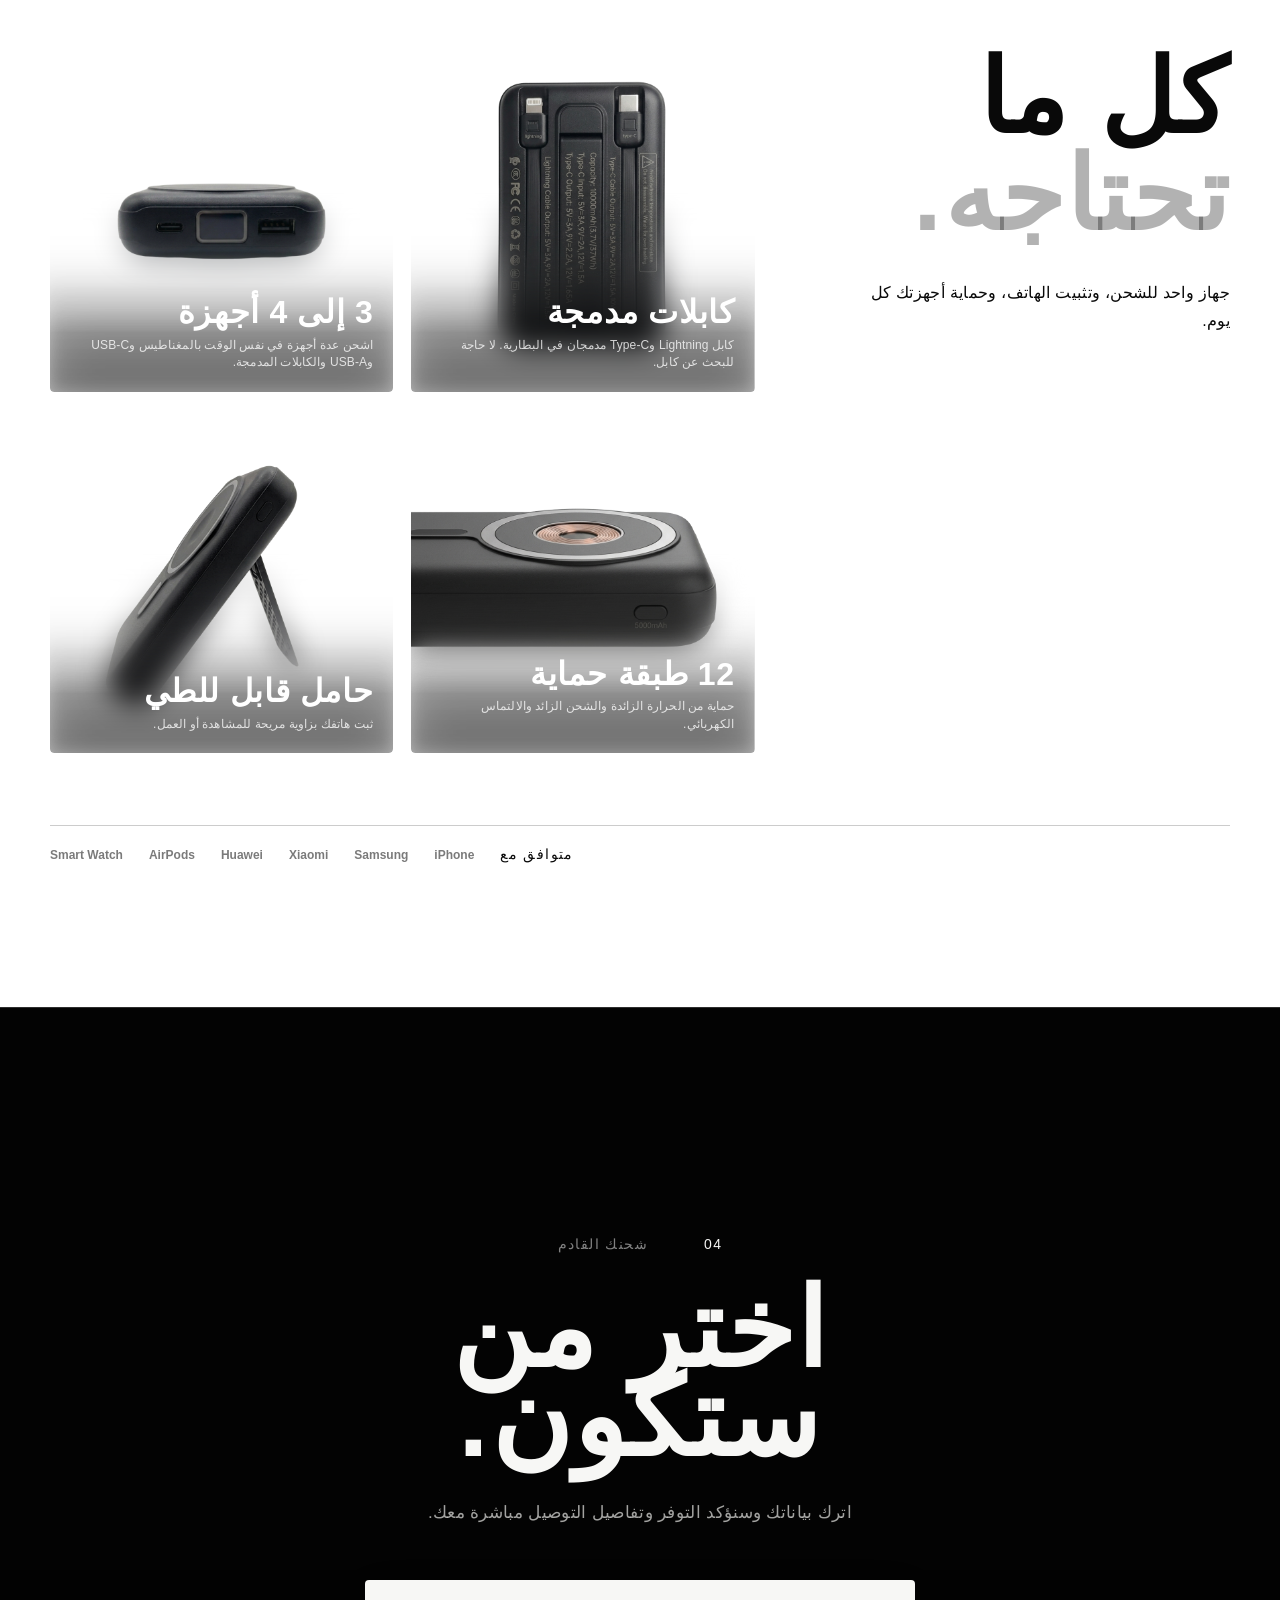
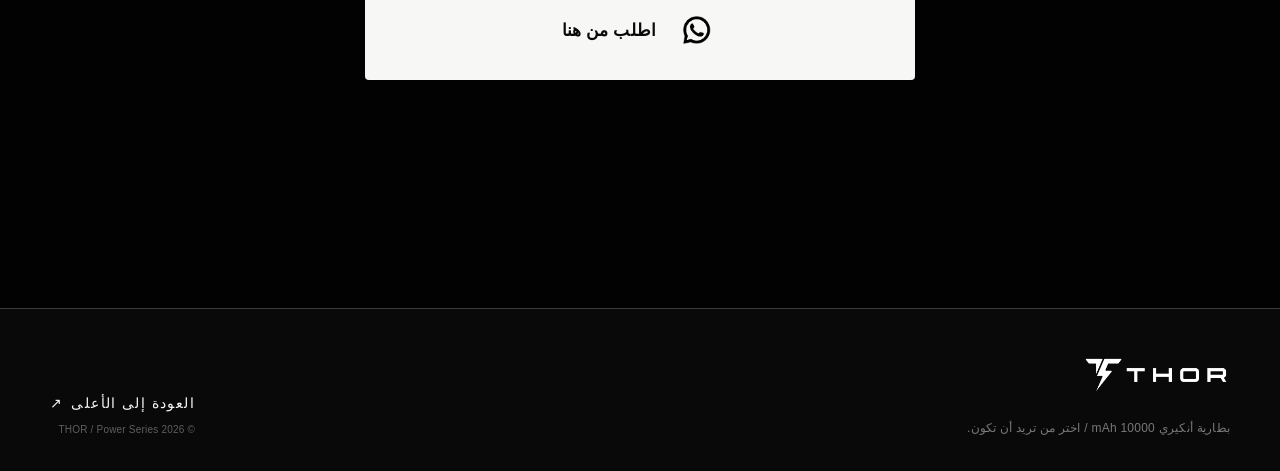
==== commit 23af158c: "fhhf" ====
--- a/index.html
+++ b/index.html
@@ -32,9 +32,9 @@
           </button>
         </div>
         <nav class="mobile-menu container-thor" id="mobile-menu" aria-label="Navigation mobile" data-i18n-aria-label="mobile_navigation" hidden>
-          <a href="#features" data-i18n="nav_features">Caractéristiques</a>
-          <a href="#details" data-i18n="nav_details">Détails</a>
-          <a href="#order"><span data-i18n="nav_order">Commander</span> <span aria-hidden="true">&#8599;&#xfe0e;</span></a>
+          <a href="#features"class="mobile-menus"  data-i18n="nav_features">Caractéristiques</a>
+          <a href="#details"class="mobile-menus"  data-i18n="nav_details">Détails</a>
+          <a href="#order"class="mobile-menus" ><span data-i18n="nav_order">Commander</span> <span aria-hidden="true">&#8599;&#xfe0e;</span></a>
         </nav>
       </header>
 
--- a/styles.css
+++ b/styles.css
@@ -19,7 +19,9 @@
   color: var(--ink);
   font-family: var(--site-font);
 }
-
+.menu-icon{
+  color: #000;
+}
 /* Keep every visible text element on the same universal font. */
 body, body *,
 button, input, select, textarea {
@@ -130,13 +132,14 @@
 .language-button { min-width: 30px; min-height: 24px; padding: 4px 6px; background: transparent; color: var(--ink); font: 700 10px/1 var(--mono); letter-spacing: .04em; }
 .language-button:hover, .language-button.active { background: var(--ink); color: var(--paper); }
 .nav-link { position: relative; }
-.nav-link::after { content: ""; position: absolute; left: 0; right: 0; bottom: -7px; height: 1px; transform: scaleX(0); transform-origin: right; background: currentColor; transition: transform .25s ease; }
+.nav-link::after { content: ""; position: absolute; left: 0; right: 0; bottom: -7px; height: 1px; transform: scaleX(0); transform-origin: right; background: transparent; transition: transform .25s ease; }
 .nav-link:hover::after { transform: scaleX(1); transform-origin: left; }
 .shop-header-cta { padding: 14px 16px; background: var(--ink); color: var(--paper); transition: transform .2s ease, background .2s ease, color .2s ease; }
 .shop-header-cta:hover { background: #fff; color: var(--ink); outline: 1px solid var(--ink); transform: translateY(-2px); }
 .menu-button { display: none; padding: 8px; background: transparent; font-size: 24px; line-height: 1; }
 .mobile-menu { border-top: 1px solid rgba(0, 0, 0, .16); background: var(--paper); }
 .mobile-menu a { display: block; padding: 16px 0; border-bottom: 1px solid rgba(0, 0, 0, .15); font-size: 13px; font-weight: 800; letter-spacing: .08em; text-transform: uppercase; }
+
 
 .product-hero { padding-top: 78px; background: var(--paper); }
 .product-hero-grid { min-height: 770px; display: grid; grid-template-columns: .88fr 1.12fr; align-items: center; gap: 7vw; padding-top: 74px; padding-bottom: 86px; }
@@ -565,6 +568,19 @@
   .desktop-nav { display: none; }
   .language-switcher { margin-left: auto; margin-right: 12px; }
   .menu-button { display: block; }
+
+  /* Mobile menu: transparent/glass background + centered titles */
+  .mobile-menu {
+    background: rgba(247, 247, 245, 0.18);
+    backdrop-filter: blur(14px);
+    -webkit-backdrop-filter: blur(14px);
+    border-top: 1px solid rgba(0, 0, 0, 0.12);
+  }
+
+  .mobile-menu a {
+    text-align: center;
+  }
+
   .product-hero-grid { grid-template-columns: 1fr; gap: 20px; padding-top: 64px; }
   .product-hero-copy { padding-top: 40px; }
   .product-hero-visual { min-height: 520px; margin-top: -16px; }
@@ -718,7 +734,7 @@
   min-height: 100px;
   margin-top: 52px;
   padding: 0 42px;
-  border-radius: 999px;
+  border-radius:4px;
   background: var(--paper);
   color: var(--ink);
   font-size: 17px;
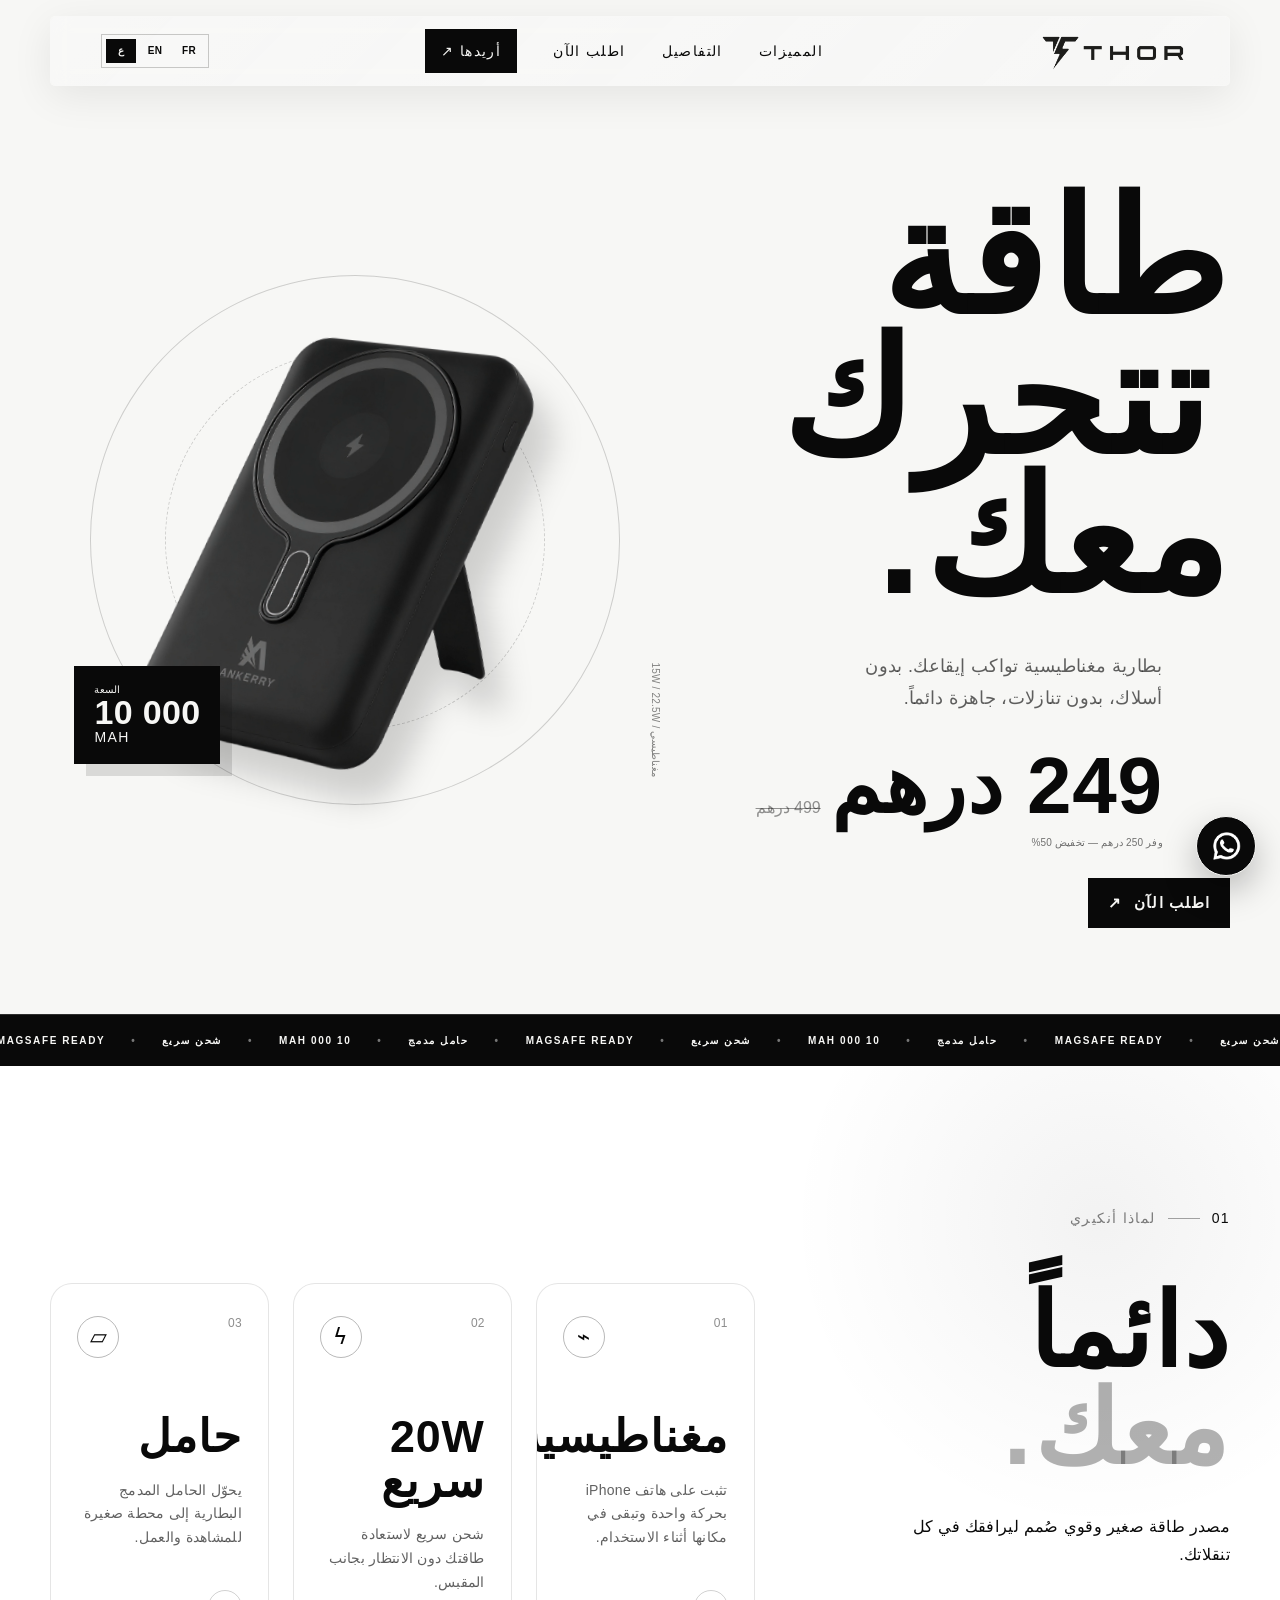
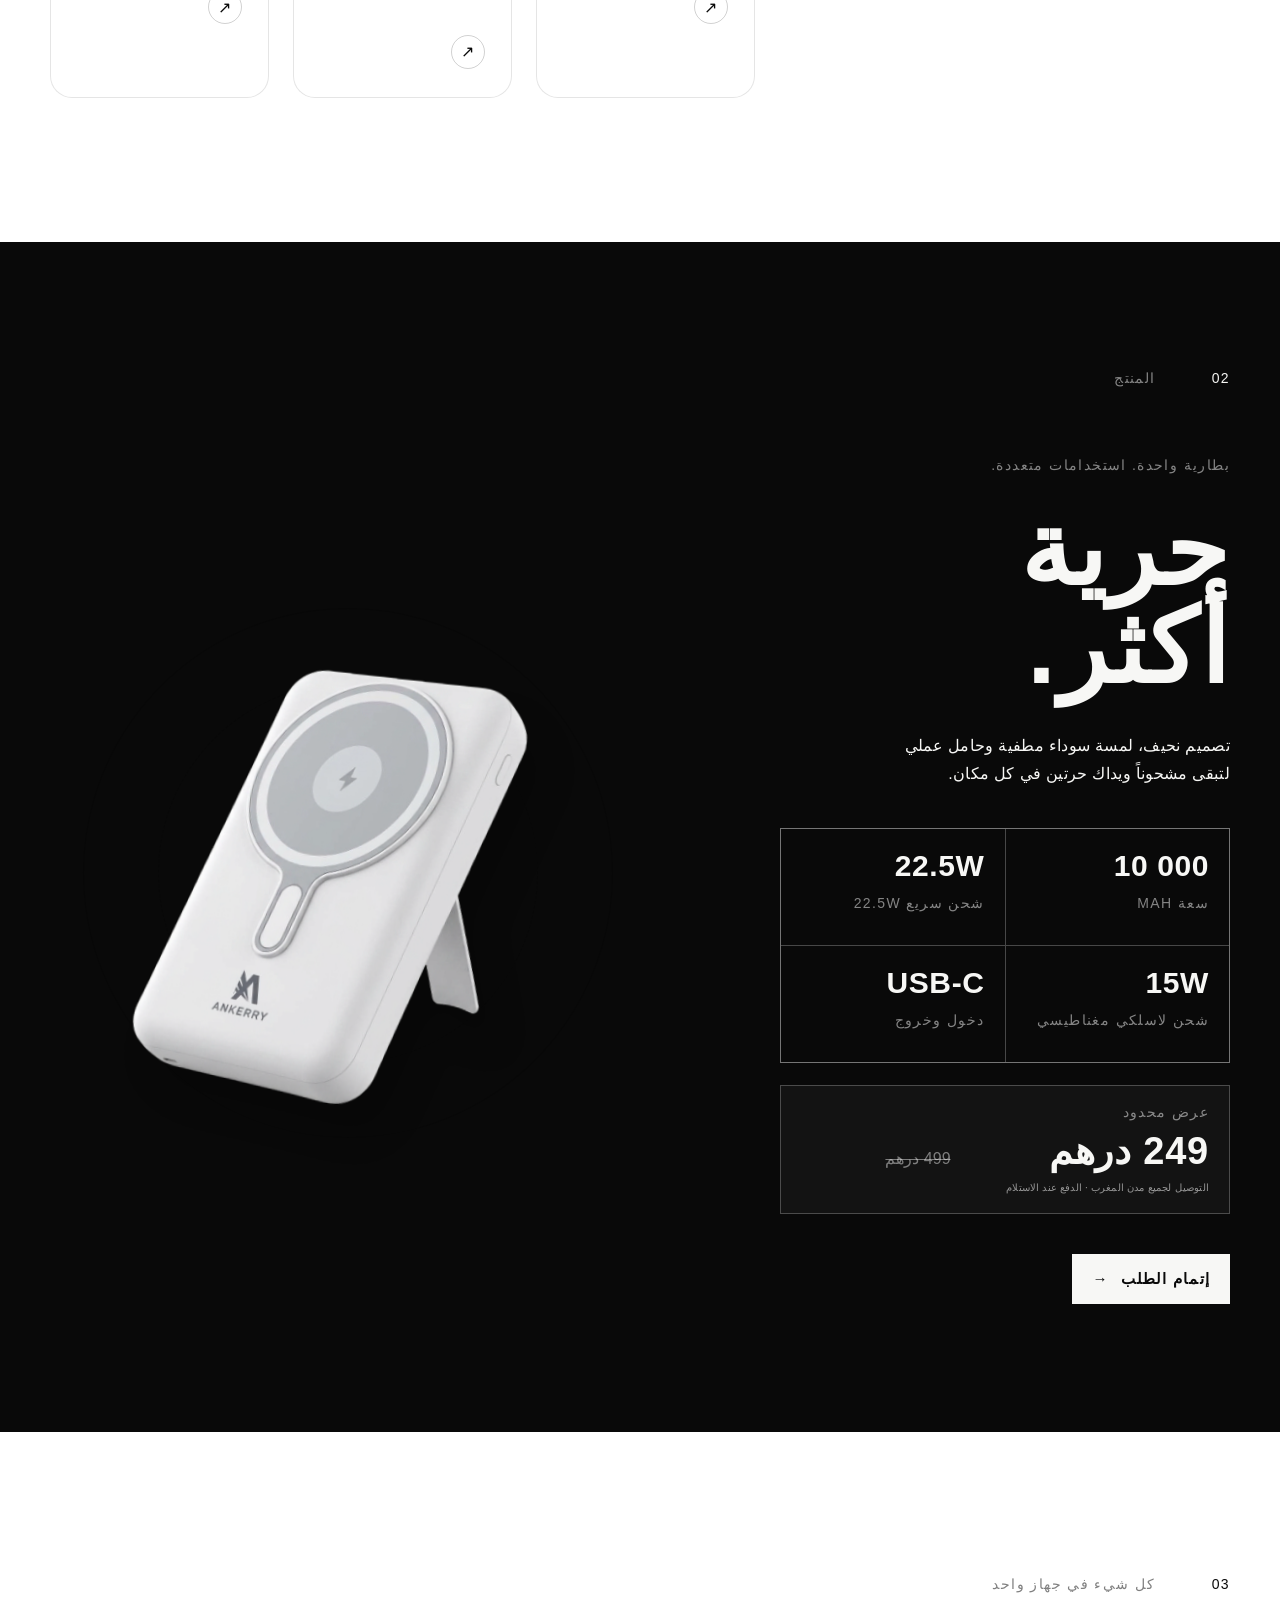
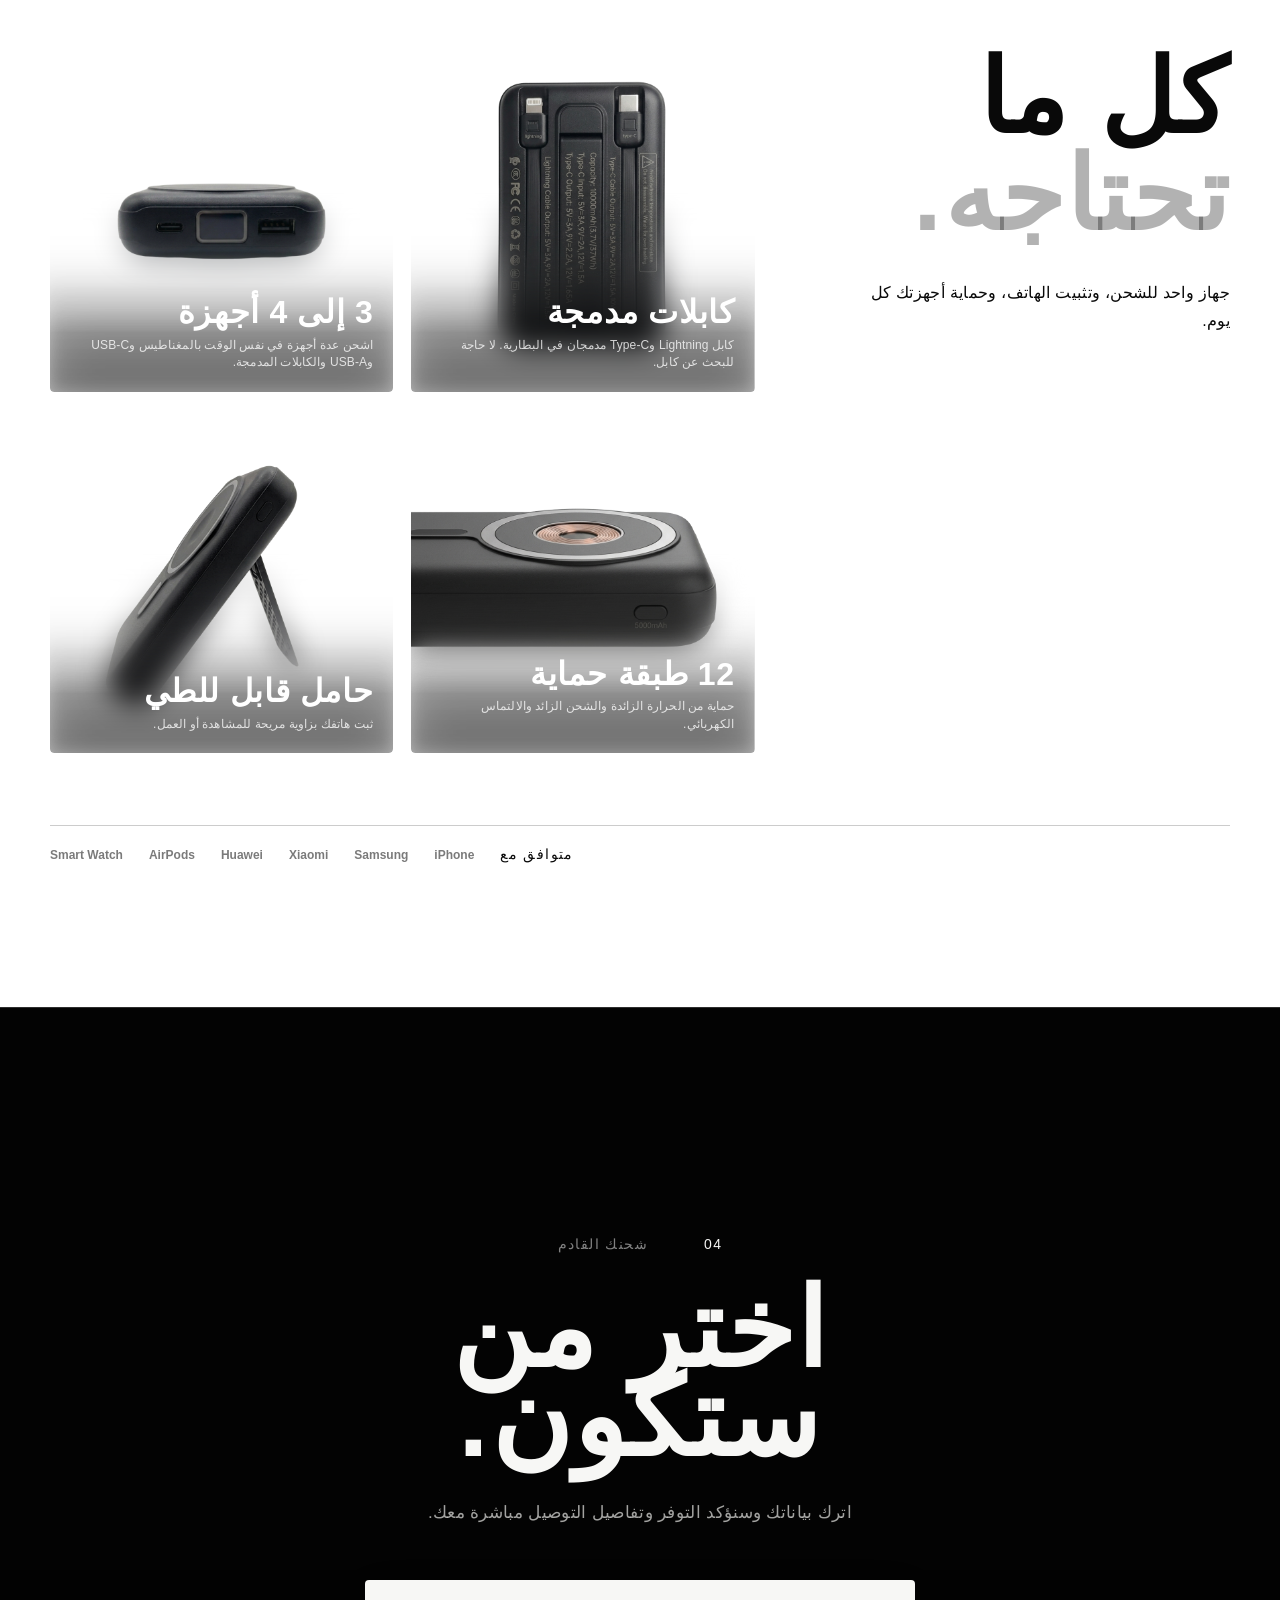
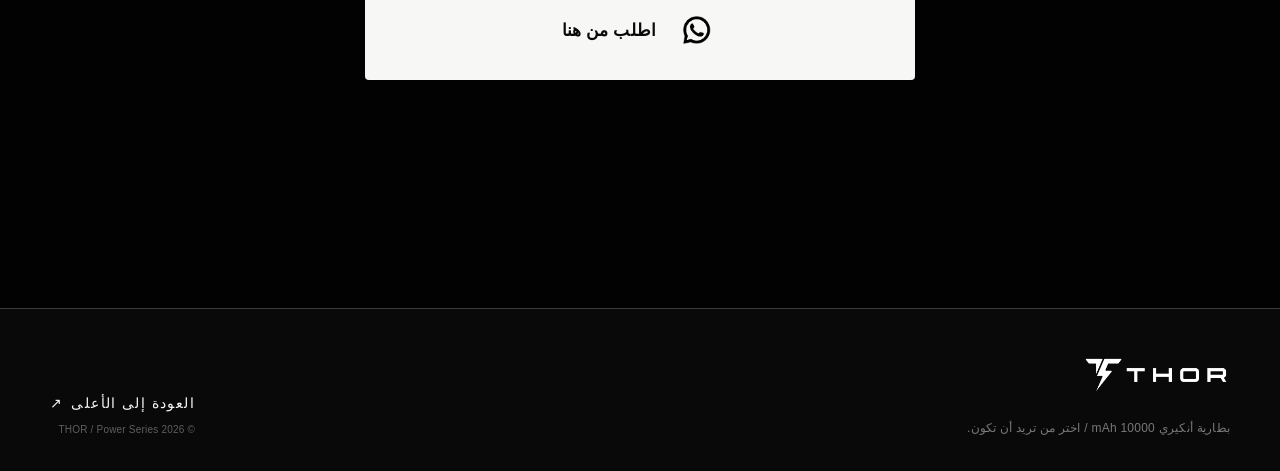
==== commit 08d37358: "llggg" ====
--- a/index.html
+++ b/index.html
@@ -220,7 +220,7 @@
             <h2 class="display details-heading" data-i18n-html="order_title">Choisissez qui<br>vous deviendrez.</h2>
             <p class="section-copy light-copy" data-i18n="order_copy">Laissez vos coordonnées. Nous confirmons la disponibilité et les détails de livraison directement avec vous.</p>
             <a href="https://www.instagram.com/thor.usm?stkn=b3BnYTVwNWhmY3o1&utm_source=qr" target="_blank" rel="noreferrer" class="whatsapp-inline">
-              <span class="whatsapp-small" aria-hidden="true">    <img src="assets/wattw.png" class="whatsapp-mark" alt="" aria-hidden="true"></span> <span  data-i18n="whatsapp_inline">Une question ? Écrivez-nous</span>
+              <span class="whatsapp-small" aria-hidden="true">    <img src="assets/wattw.png" class="whatsapp-marks" alt="" aria-hidden="true"></span> <span  data-i18n="whatsapp_inline">Une question ? Écrivez-nous</span>
             </a>
           </div>
         </div>
--- a/styles.css
+++ b/styles.css
@@ -839,3 +839,95 @@
   object-fit: cover;
   object-position: center;
 }
+
+
+/* Uiverse bubble animation for the inline WhatsApp CTA */
+.order-content .whatsapp-inline.bubbles {
+  --c1: #090909;
+  --c2: #ffffff;
+  position: relative;
+  overflow: hidden;
+  isolation: isolate;
+  background-color: transparent;
+  border: calc(17px / 6) solid var(--c2);
+  border-radius: .2em;
+  cursor: pointer;
+  transition: 300ms cubic-bezier(.83, 0, .17, 1);
+  box-shadow: none;
+}
+.whatsapp-inline .whatsapp-mark {
+  filter: invert(0);
+  transition: filter 1s ease;
+}
+
+.whatsapp-inline:hover .whatsapp-mark {
+  filter: invert(1);
+}
+
+.order-content .whatsapp-inline.bubbles > .text {
+  position: relative;
+  z-index: 2;
+  color: var(--c2);
+  transition: color 700ms cubic-bezier(.83, 0, .17, 1);
+}
+
+.order-content .whatsapp-inline.bubbles > .whatsapp-small {
+  position: relative;
+  z-index: 2;
+  transition: transform 700ms cubic-bezier(.83, 0, .17, 1), background-color 700ms cubic-bezier(.83, 0, .17, 1);
+}
+
+.order-content .whatsapp-inline.bubbles::before,
+.order-content .whatsapp-inline.bubbles::after {
+  content: "";
+  position: absolute;
+  z-index: 0;
+  width: 150%;
+  aspect-ratio: 1 / 1;
+  scale: 0;
+  background-color: var(--c2);
+  border-radius: 50%;
+  transition: 1000ms cubic-bezier(.76, 0, .24, 1);
+  translate: -50% -50%;
+  pointer-events: none;
+}
+
+.order-content .whatsapp-inline.bubbles::before {
+  top: 0;
+  left: 0;
+}
+
+.order-content .whatsapp-inline.bubbles::after {
+  top: 100%;
+  left: 100%;
+}
+
+.order-content .whatsapp-inline.bubbles:hover {
+  background: transparent;
+  transform: translateY(-4px);
+  box-shadow: none;
+}
+
+.order-content .whatsapp-inline.bubbles:hover::before,
+.order-content .whatsapp-inline.bubbles:hover::after {
+  scale: 1;
+}
+
+.order-content .whatsapp-inline.bubbles:hover > .text {
+  color: var(--c1);
+}
+
+.order-content .whatsapp-inline.bubbles:hover > .whatsapp-small {
+  background-color: transparent;
+}
+
+.order-content .whatsapp-inline.bubbles:active {
+  scale: .98;
+  filter: brightness(.9);
+}
+
+@media (max-width: 767px) {
+  .order-content .whatsapp-inline.bubbles {
+    border-width: 3px;
+  }
+}
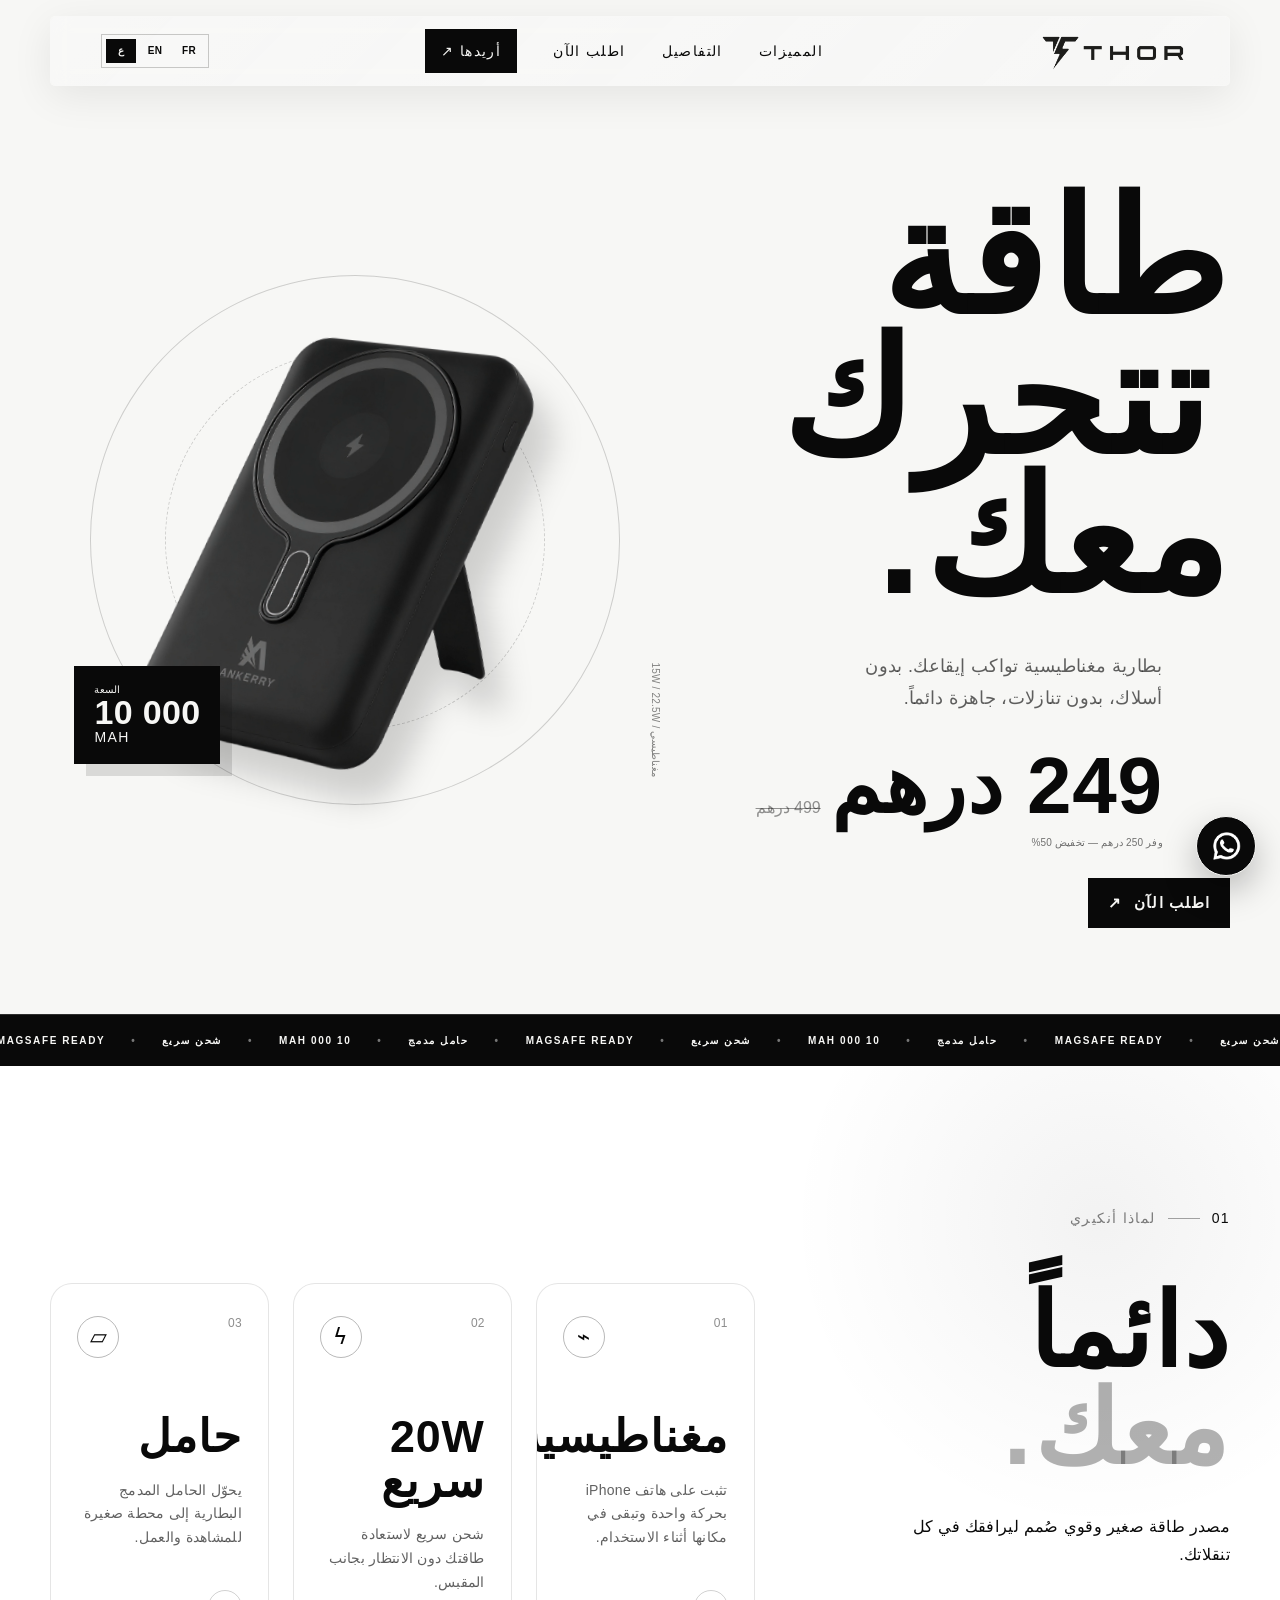
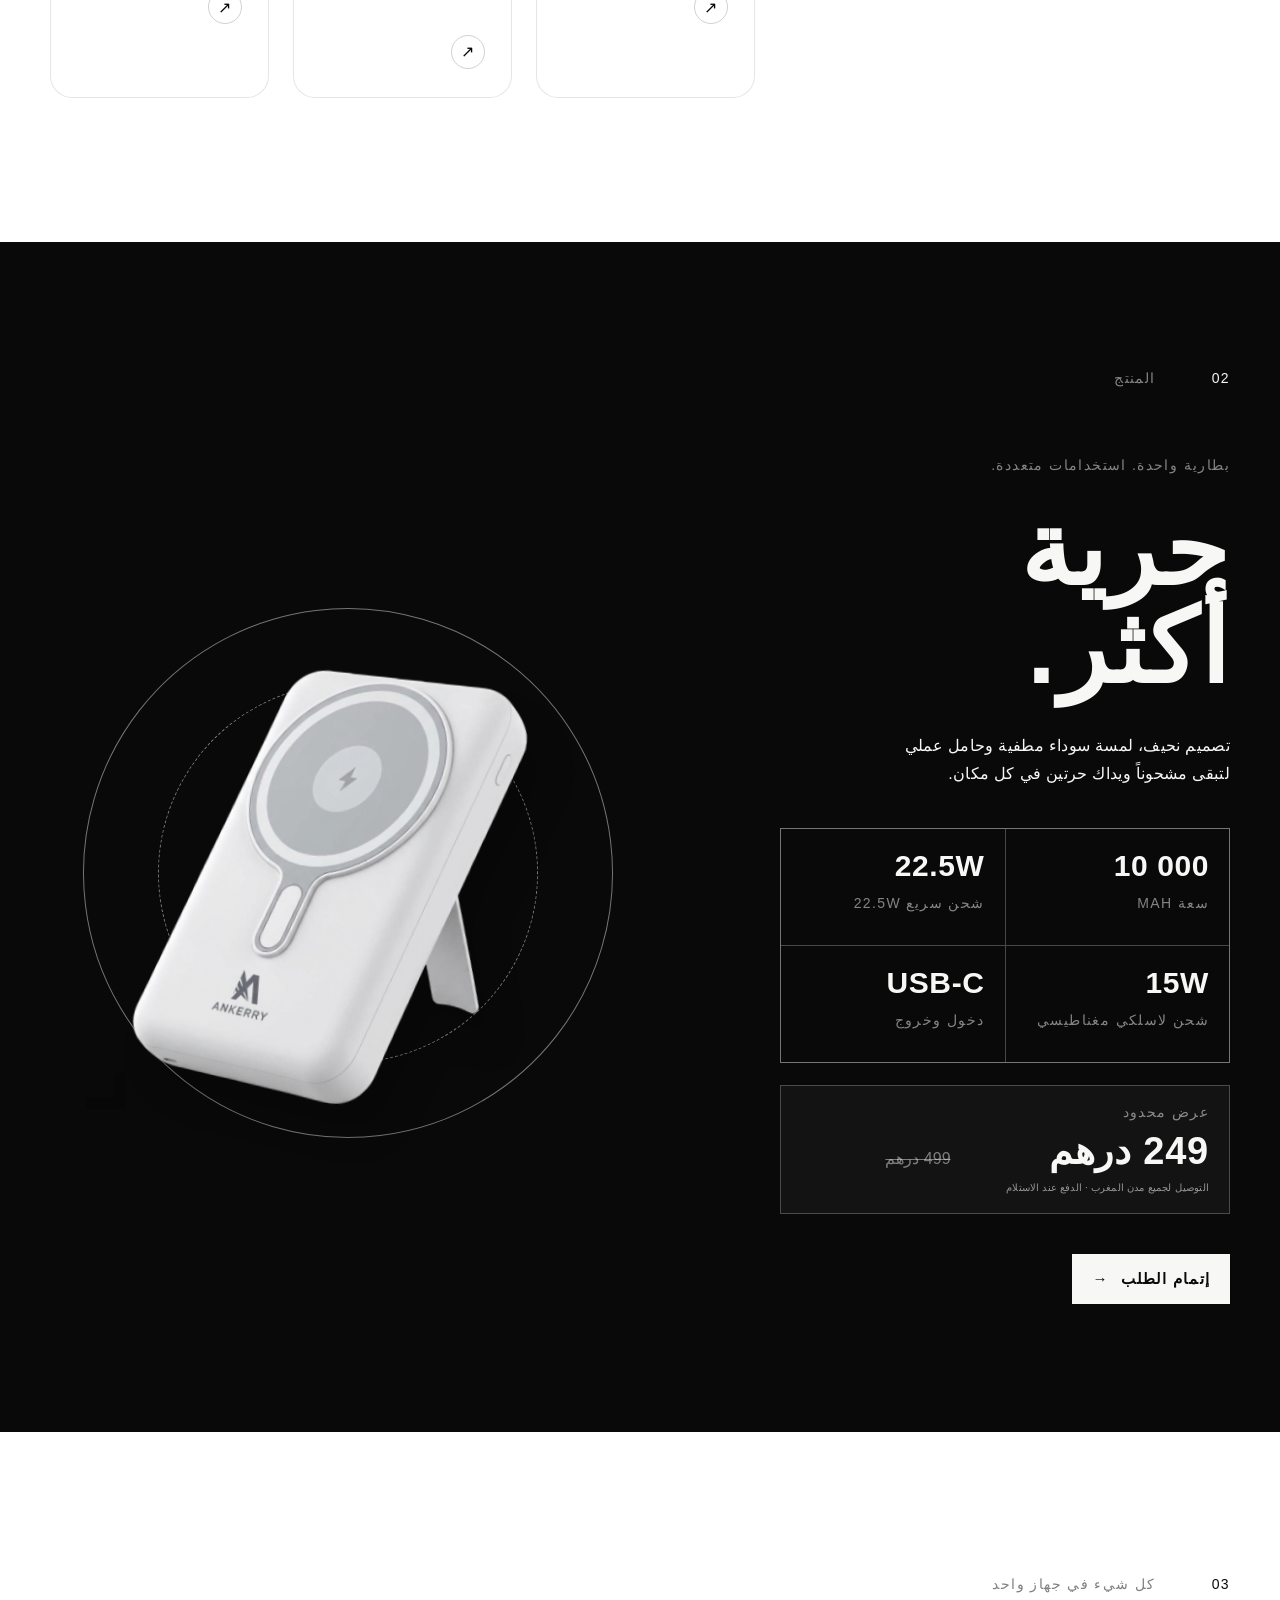
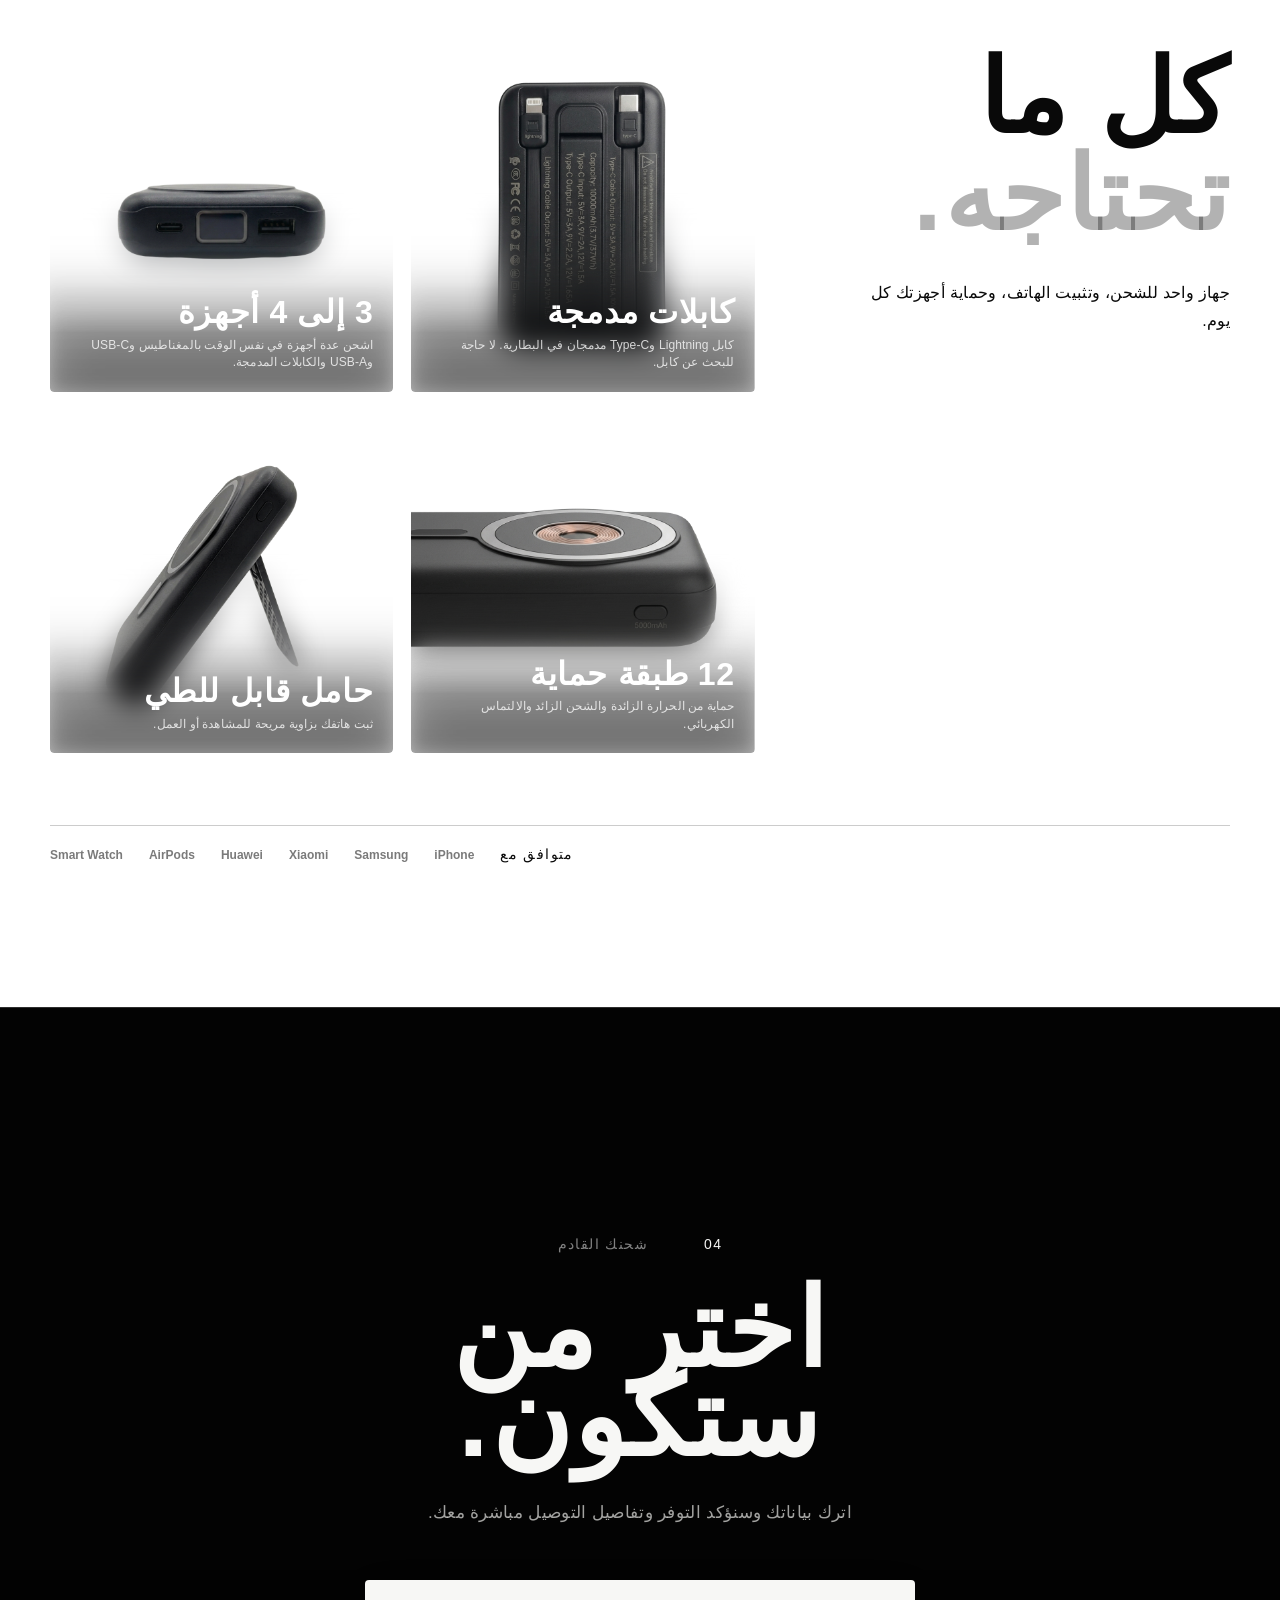
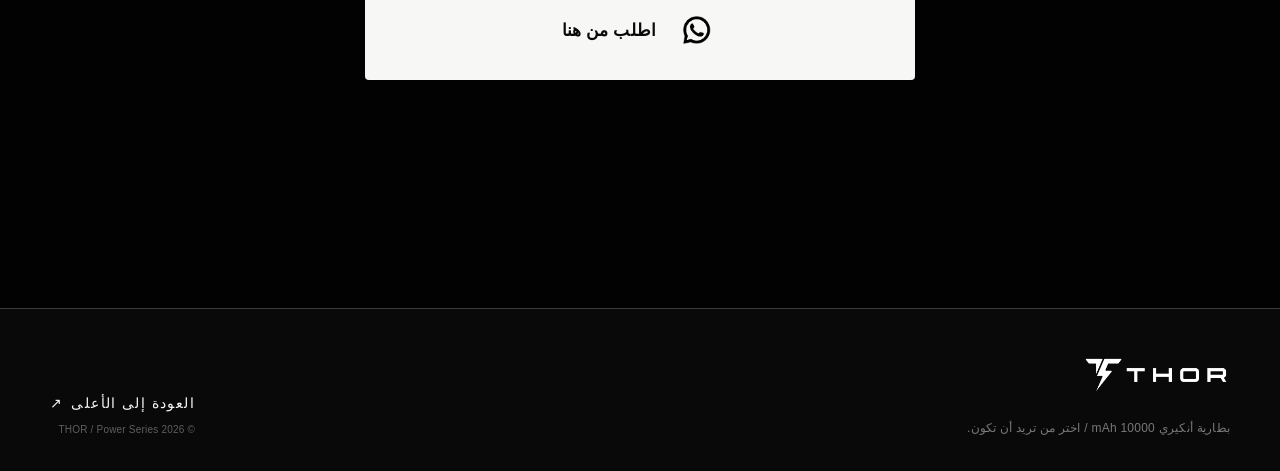
==== commit 4df40592: "ssss" ====
--- a/index.html
+++ b/index.html
@@ -120,11 +120,13 @@
         <div class="container-thor">
           <div class="section-label section-label-light"><span>02</span><b></b><span data-i18n="details_label">Le produit</span></div>
           <div class="details-layout">
-<div class="product-hero-visual reveal reveal-delay-2">
-            <div class="hero-orbit hero-orbit-one"></div>
-            <div class="hero-orbit hero-orbit-two"></div>
+          <div class="product-hero-visual reveal reveal-delay-2">
+            <div class="hero-orbits hero-orbit-ones"></div>
+            <div class="hero-orbits hero-orbit-twos"></div>
             <div class="hero-image-frame">
-              <img src="assets\dds.png" alt="Power Bank Ankerry avec support intégré" data-i18n-alt="hero_image_alt" class="hero-product-image">
+              <img src="assets/dds.png" alt="Power Bank Ankerry avec support intégré" data-i18n-alt="hero_image_alt" class="hero-product-image">
+            </div>
+            <div class="product-badge">
             </div>
           </div>
             <div class="details-copy">
--- a/styles.css
+++ b/styles.css
@@ -159,6 +159,10 @@
 .hero-orbit { position: absolute; border: 1px solid rgba(0, 0, 0, .17); border-radius: 999px; }
 .hero-orbit-one { width: 530px; height: 530px; transform: rotate(38deg); animation: orbit 24s linear infinite; }
 .hero-orbit-two { width: 380px; height: 380px; transform: rotate(-28deg); border-style: dashed; animation: orbit 18s linear reverse infinite; }
+.hero-orbits { position: absolute; border: 1px solid rgba(255, 255, 255, 0.438); border-radius: 999px; }
+.hero-orbit-ones { width: 530px; height: 530px; transform: rotate(38deg); animation: orbit 24s linear infinite; }
+.hero-orbit-twos { width: 380px; height: 380px; transform: rotate(-28deg); border-style: dashed; animation: orbit 18s linear reverse infinite; }
+
 .product-badge { position: absolute; z-index: 4; right: 4%; bottom: 10%; display: flex; flex-direction: column; align-items: flex-start; padding: 18px 20px; background: var(--ink); color: var(--paper); box-shadow: 12px 12px 0 rgba(0, 0, 0, .12); animation: float 3s ease-in-out infinite; }
 .badge-label { font-size: 10px; }
 .product-badge strong { font-family: var(--display); font-size: 34px; letter-spacing: .01em; line-height: 1; }
@@ -427,7 +431,8 @@
   }
 
   .fact-card-content strong {
-    font-size: clamp(1.35rem, 6vw, 1.9rem);
+    font-size: clamp(1rem, 6vw, 1.4rem);
+    color:#9b9b9b;
   }
 
   .fact-card-content span {
